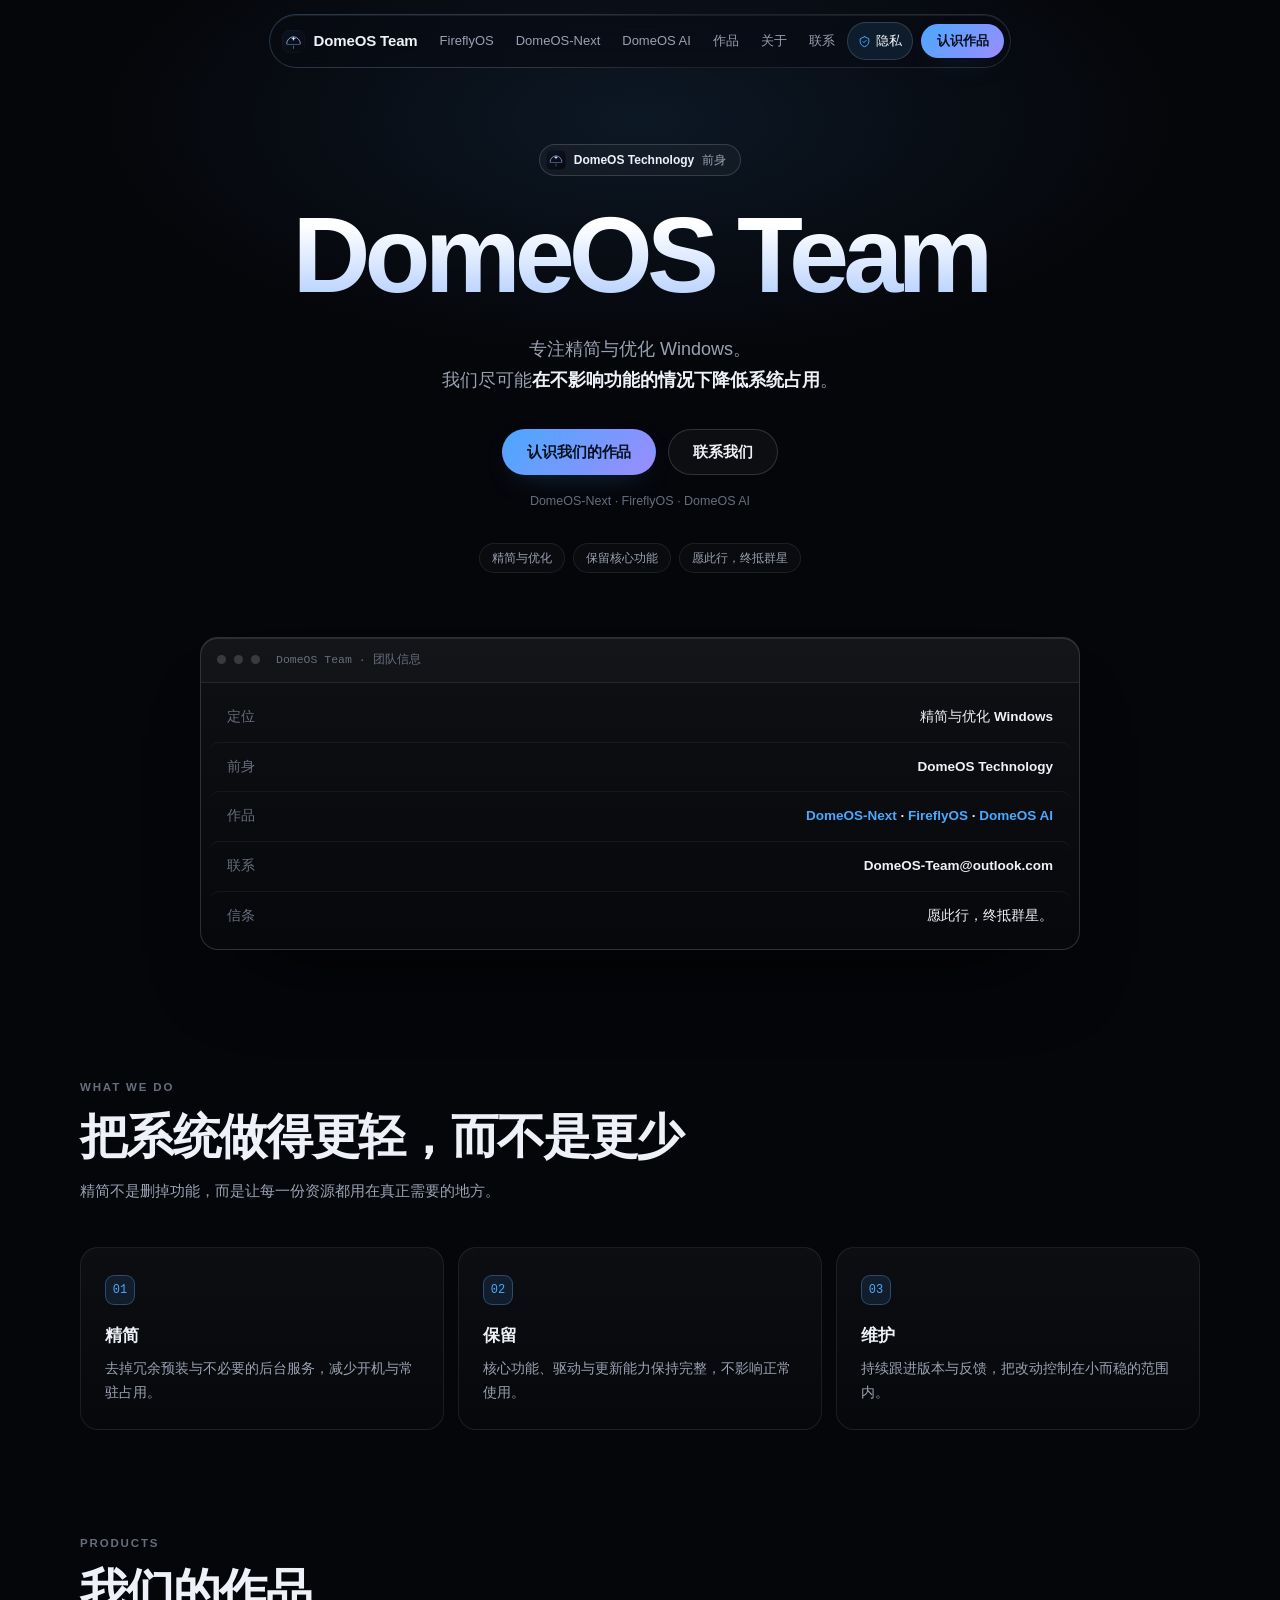
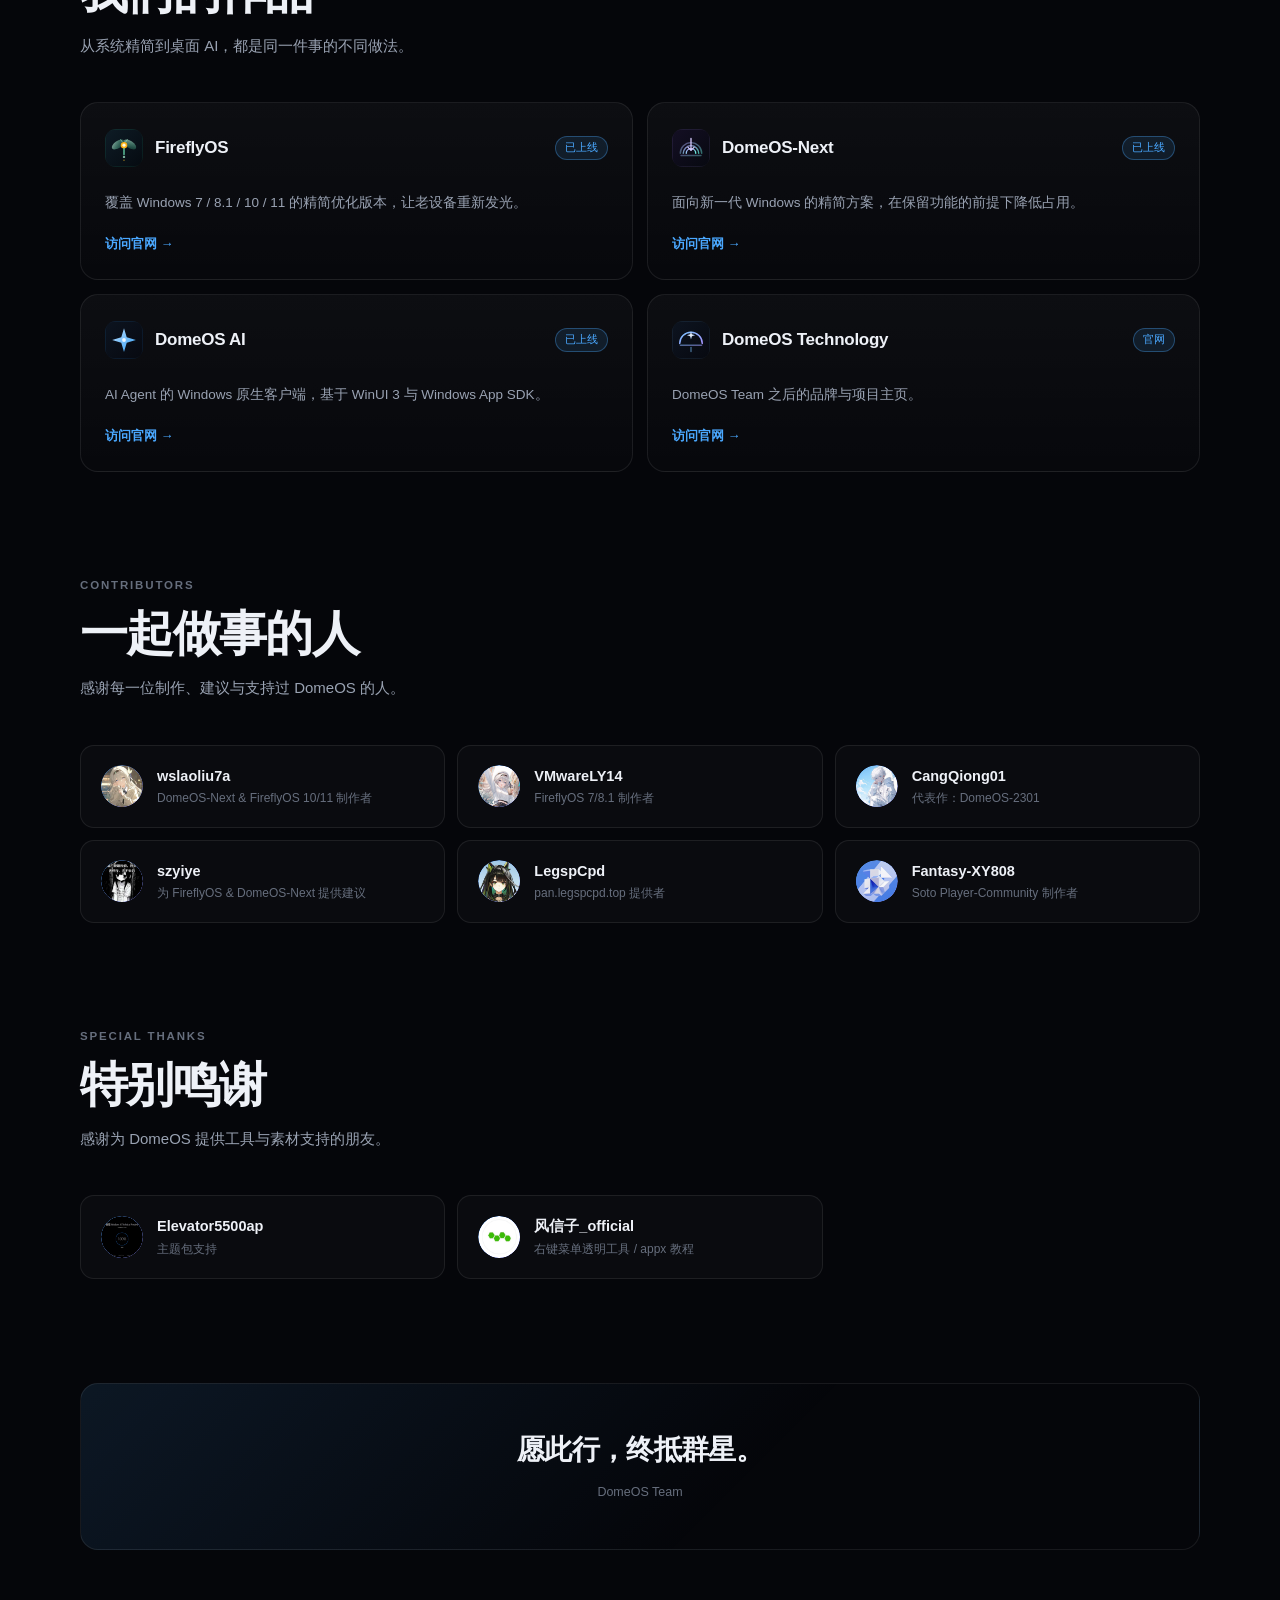
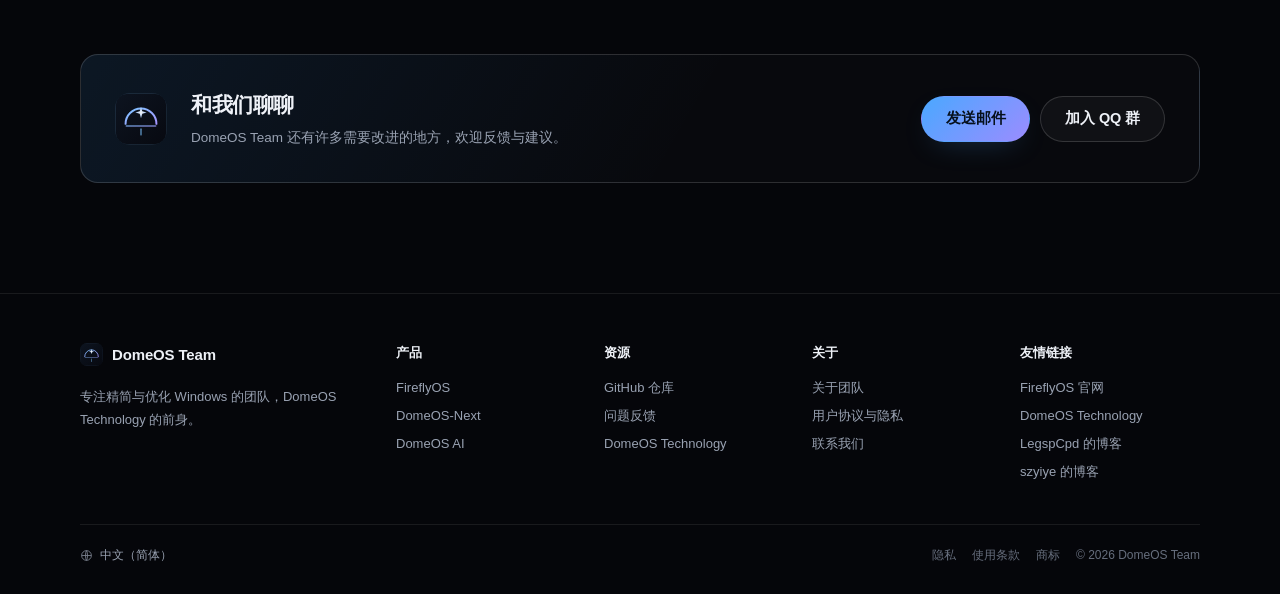
==== index.html @ 88a4a245 "feat: 光标特色化并修复点击缩放" ====
<!DOCTYPE html>
<html lang="zh-CN">
<head>
<meta charset="UTF-8" />
<meta name="viewport" content="width=device-width, initial-scale=1.0" />
<title>DomeOS Team — 专注精简与优化 Windows</title>
<meta name="description" content="DomeOS Team 是一个专注于精简与优化 Windows 的团队，是 DomeOS Technology 的前身，作品包括 DomeOS-Next、FireflyOS 与 DomeOS AI。" />
<meta name="theme-color" content="#05060a" />
<meta name="color-scheme" content="dark" />
<meta property="og:type" content="website" />
<meta property="og:title" content="DomeOS Team — 专注精简与优化 Windows" />
<meta property="og:description" content="我们尽可能在不影响功能的情况下降低 Windows 的占用。" />
<link rel="icon" href="assets/logo.svg" type="image/svg+xml" />
<style>html{background:#05060a;color-scheme:dark}</style>
<link rel="stylesheet" href="assets/style.css?v=8" />
<link rel="stylesheet" href="assets/theme.css" />
</head>
<body>

<div class="bg-scene" aria-hidden="true">
  <span class="orb o1"></span>
  <span class="orb o2"></span>
</div>

<header class="site-header">
  <div class="nav-inner">
    <a class="brand" href="#" aria-label="DomeOS Team 首页">
      <img class="mark" src="assets/logo.svg" alt="" />
      <span>DomeOS Team</span>
    </a>
    <nav class="nav-links" id="navLinks" aria-label="主导航">
      <span class="nav-hover" aria-hidden="true"></span>
      <a href="https://liu7pro.github.io/FireflyOS/">FireflyOS</a>
      <a href="https://liu7pro.github.io/DomeOS-Next/">DomeOS-Next</a>
      <a href="https://liu7pro.github.io/">DomeOS AI</a>
      <a href="#products">作品</a>
      <a href="#people">关于</a>
      <a href="#contact">联系</a>
      <a class="nav-privacy" href="legal.html" aria-label="用户协议与隐私政策">
        <svg viewBox="0 0 24 24" fill="none" stroke="currentColor" stroke-width="1.8" stroke-linecap="round" stroke-linejoin="round"><path d="M12 3l8 4v5c0 4.5-3.4 8.6-8 9.5C7.4 20.6 4 16.5 4 12V7l8-4z" /><path d="m9 12 2 2 4-4" /></svg>
        隐私
      </a>
    </nav>
    <div class="nav-actions">
      <a class="btn btn-primary btn-sm" href="#products">认识作品</a>
      <button class="menu-toggle" id="menuToggle" type="button" aria-label="打开菜单" aria-expanded="false">
        <svg width="17" height="17" viewBox="0 0 24 24" fill="none" stroke="currentColor" stroke-width="2" stroke-linecap="round"><path d="M4 7h16M4 12h16M4 17h16"/></svg>
      </button>
    </div>
  </div>
</header>

<main>
  <section class="hero">
    <div class="container">
      <div class="hero-badge">
        <img src="assets/logo.svg" alt="" />
        <b>DomeOS Technology</b> 前身
      </div>
      <h1>DomeOS Team</h1>
      <p class="lead">
        专注精简与优化 Windows。<br />
        我们尽可能<strong>在不影响功能的情况下降低系统占用</strong>。
      </p>
      <div class="hero-actions">
        <a class="btn btn-primary" href="#products">认识我们的作品</a>
        <a class="btn btn-ghost" href="#contact">联系我们</a>
      </div>
      <p class="hero-note">DomeOS-Next · FireflyOS · DomeOS AI</p>

      <div class="hero-chips">
        <span>精简与优化</span>
        <span>保留核心功能</span>
        <span>愿此行，终抵群星</span>
      </div>

      <div class="showcase reveal">
        <div class="showcase-head">
          <span class="dot"></span><span class="dot"></span><span class="dot"></span>
          <span class="showcase-title">DomeOS Team · 团队信息</span>
        </div>
        <div class="showcase-body">
          <div class="spec-row"><span>定位</span><b>精简与优化 Windows</b></div>
          <div class="spec-row"><span>前身</span><b>DomeOS Technology</b></div>
          <div class="spec-row"><span>作品</span><b><em>DomeOS-Next</em> · <em>FireflyOS</em> · <em>DomeOS AI</em></b></div>
          <div class="spec-row"><span>联系</span><b>DomeOS-Team@outlook.com</b></div>
          <div class="spec-row"><span>信条</span><b>愿此行，终抵群星。</b></div>
        </div>
      </div>
    </div>
  </section>

  <section class="section" id="about">
    <div class="container">
      <div class="section-head reveal">
        <span class="eyebrow">What We Do</span>
        <h2 class="section-title">把系统做得更轻，而不是更少</h2>
        <p class="section-sub">精简不是删掉功能，而是让每一份资源都用在真正需要的地方。</p>
      </div>

      <div class="grid-3">
        <article class="card reveal">
          <span class="card-index">01</span>
          <h3>精简</h3>
          <p>去掉冗余预装与不必要的后台服务，减少开机与常驻占用。</p>
        </article>
        <article class="card reveal">
          <span class="card-index">02</span>
          <h3>保留</h3>
          <p>核心功能、驱动与更新能力保持完整，不影响正常使用。</p>
        </article>
        <article class="card reveal">
          <span class="card-index">03</span>
          <h3>维护</h3>
          <p>持续跟进版本与反馈，把改动控制在小而稳的范围内。</p>
        </article>
      </div>
    </div>
  </section>

  <section class="section" id="products">
    <div class="container">
      <div class="section-head reveal">
        <span class="eyebrow">Products</span>
        <h2 class="section-title">我们的作品</h2>
        <p class="section-sub">从系统精简到桌面 AI，都是同一件事的不同做法。</p>
      </div>

      <div class="grid-2">
        <article class="card product-card reveal">
          <div class="product-top">
            <img src="assets/fireflyos.svg" alt="" />
            <h3>FireflyOS</h3>
            <span class="state">已上线</span>
          </div>
          <p>覆盖 Windows 7 / 8.1 / 10 / 11 的精简优化版本，让老设备重新发光。</p>
          <a class="product-link" href="https://liu7pro.github.io/FireflyOS/">访问官网 →</a>
        </article>

        <article class="card product-card reveal">
          <div class="product-top">
            <img src="assets/domeos-next.svg" alt="" />
            <h3>DomeOS-Next</h3>
            <span class="state">已上线</span>
          </div>
          <p>面向新一代 Windows 的精简方案，在保留功能的前提下降低占用。</p>
          <a class="product-link" href="https://liu7pro.github.io/DomeOS-Next/">访问官网 →</a>
        </article>

        <article class="card product-card reveal">
          <div class="product-top">
            <img src="assets/domeos-ai.svg" alt="" />
            <h3>DomeOS AI</h3>
            <span class="state">已上线</span>
          </div>
          <p>AI Agent 的 Windows 原生客户端，基于 WinUI 3 与 Windows App SDK。</p>
          <a class="product-link" href="https://liu7pro.github.io/">访问官网 →</a>
        </article>

        <article class="card product-card reveal">
          <div class="product-top">
            <img src="assets/logo.svg" alt="" />
            <h3>DomeOS Technology</h3>
            <span class="state">官网</span>
          </div>
          <p>DomeOS Team 之后的品牌与项目主页。</p>
          <a class="product-link" href="https://cangqiong01.github.io/" target="_blank" rel="noopener">访问官网 →</a>
        </article>
      </div>
    </div>
  </section>

  <section class="section" id="people">
    <div class="container">
      <div class="section-head reveal">
        <span class="eyebrow">Contributors</span>
        <h2 class="section-title">一起做事的人</h2>
        <p class="section-sub">感谢每一位制作、建议与支持过 DomeOS 的人。</p>
      </div>

      <div class="members">
        <div class="member reveal">
          <span class="avatar"><img src="assets/people/wslaoliu7a.jpg" alt="" /></span>
          <div><b><a href="https://space.bilibili.com/1834614293" target="_blank" rel="noopener">wslaoliu7a</a></b><span>DomeOS-Next &amp; FireflyOS 10/11 制作者</span></div>
        </div>
        <div class="member reveal">
          <span class="avatar"><img src="assets/people/vmwarely14.jpg" alt="" /></span>
          <div><b><a href="https://space.bilibili.com/1227511340" target="_blank" rel="noopener">VMwareLY14</a></b><span>FireflyOS 7/8.1 制作者</span></div>
        </div>
        <div class="member reveal">
          <span class="avatar"><img src="assets/people/cangqiong01.jpg" alt="" /></span>
          <div><b><a href="https://space.bilibili.com/1995157657" target="_blank" rel="noopener">CangQiong01</a></b><span>代表作：DomeOS-2301</span></div>
        </div>
        <div class="member reveal">
          <span class="avatar"><img src="assets/people/szyiye.jpg" alt="" /></span>
          <div><b><a href="https://space.bilibili.com/3493112219437191" target="_blank" rel="noopener">szyiye</a></b><span>为 FireflyOS &amp; DomeOS-Next 提供建议</span></div>
        </div>
        <div class="member reveal">
          <span class="avatar"><img src="assets/people/legspcpd.jpg" alt="" /></span>
          <div><b><a href="https://space.bilibili.com/1614911881" target="_blank" rel="noopener">LegspCpd</a></b><span>pan.legspcpd.top 提供者</span></div>
        </div>
        <div class="member reveal">
          <span class="avatar"><img src="assets/people/fantasy-xy808.jpg" alt="" /></span>
          <div><b><a href="https://github.com/Fantasy-XY808" target="_blank" rel="noopener">Fantasy-XY808</a></b><span>Soto Player-Community 制作者</span></div>
        </div>
      </div>
    </div>
  </section>

  <section class="section" id="special-thanks">
    <div class="container">
      <div class="section-head reveal">
        <span class="eyebrow">Special Thanks</span>
        <h2 class="section-title">特别鸣谢</h2>
        <p class="section-sub">感谢为 DomeOS 提供工具与素材支持的朋友。</p>
      </div>

      <div class="members">
        <a class="member reveal" href="https://space.bilibili.com/449530793" target="_blank" rel="noopener">
          <span class="avatar"><img src="assets/people/elevator5500ap.jpg" alt="" /></span>
          <div><b>Elevator5500ap</b><span>主题包支持</span></div>
        </a>
        <a class="member reveal" href="https://space.bilibili.com/3494369573210315" target="_blank" rel="noopener">
          <span class="avatar"><img src="assets/people/fengxinzi.jpg" alt="" /></span>
          <div><b>风信子_official</b><span>右键菜单透明工具 / appx 教程</span></div>
        </a>
      </div>
    </div>
  </section>

  <section class="section">
    <div class="container">
      <div class="quote reveal">
        <p>愿此行，终抵群星。</p>
        <span>DomeOS Team</span>
      </div>
    </div>
  </section>

  <section class="section" id="contact">
    <div class="container">
      <div class="cta-panel reveal">
        <img src="assets/logo.svg" alt="" />
        <div class="cta-text">
          <h2>和我们聊聊</h2>
          <p>DomeOS Team 还有许多需要改进的地方，欢迎反馈与建议。</p>
        </div>
        <div class="cta-actions">
          <a class="btn btn-primary" href="mailto:DomeOS-Team@outlook.com">发送邮件</a>
          <a class="btn btn-ghost" href="https://qun.qq.com/universal-share/share?ac=1&amp;authKey=lsKOJb8erMGhbsJXod%2B0XTAJxQ8RF/%2BQDX3nmfKz8e3SiW0r%2B7hkaf/28XpO9nh5&amp;busi_data=eyJncm91cENvZGUiOiIxMDQ5NTQyNDIwIiwidG9rZW4iOiJ4a1FiQUh0Q21RVmZxanIxY2dqbWt4aGc0bFlTWHdSUWsyQXdObTZ2cWdiSGEwT052ZmpMKzJ1WmozRFE4NWJEIiwidWluIjoiMTEwMTA5MzIwMyJ9&amp;data=-XsAtAnDk5faXxqsnAo9xvDbPF-DuU3LQBIiDjzuflaYwJnzTMtLfC0toC08eZRQzPF8kByGo5tEKezTOdJegwe347--ObzlwH6d-yCqGNU&amp;svctype=5&amp;tempid=h5_group_info" target="_blank" rel="noopener">加入 QQ 群</a>
        </div>
      </div>
    </div>
  </section>
</main>

<footer class="site-footer">
  <div class="container footer-inner">
    <div class="footer-brand">
      <a class="brand" href="#">
        <img class="mark" src="assets/logo.svg" alt="" />
        <span>DomeOS Team</span>
      </a>
      <p>专注精简与优化 Windows 的团队，DomeOS Technology 的前身。</p>
    </div>
    <div class="footer-col">
      <h4>产品</h4>
      <a href="https://liu7pro.github.io/FireflyOS/">FireflyOS</a>
      <a href="https://liu7pro.github.io/DomeOS-Next/">DomeOS-Next</a>
      <a href="https://liu7pro.github.io/">DomeOS AI</a>
    </div>
    <div class="footer-col">
      <h4>资源</h4>
      <a href="https://github.com/liu7pro/DomeOS-Team" target="_blank" rel="noopener">GitHub 仓库</a>
      <a href="https://github.com/liu7pro/DomeOS-Team/issues" target="_blank" rel="noopener">问题反馈</a>
      <a href="https://cangqiong01.github.io/" target="_blank" rel="noopener">DomeOS Technology</a>
    </div>
    <div class="footer-col">
      <h4>关于</h4>
      <a href="#about">关于团队</a>
      <a href="legal.html">用户协议与隐私</a>
      <a href="mailto:DomeOS-Team@outlook.com">联系我们</a>
    </div>
    <div class="footer-col">
      <h4>友情链接</h4>
      <a href="https://liu7pro.github.io/FireflyOS/">FireflyOS 官网</a>
      <a href="https://cangqiong01.github.io/" target="_blank" rel="noopener">DomeOS Technology</a>
      <a href="https://www.legspcpd.top/" target="_blank" rel="noopener">LegspCpd 的博客</a>
      <a href="https://blog.szyiye.cn" target="_blank" rel="noopener">szyiye 的博客</a>
    </div>
  </div>
  <div class="container footer-bottom">
    <a class="footer-lang" href="en/index.html">
      <svg viewBox="0 0 24 24" fill="none" stroke="currentColor" stroke-width="1.6"><circle cx="12" cy="12" r="9" /><path d="M3 12h18M12 3c2.5 2.6 2.5 15.4 0 18M12 3c-2.5 2.6-2.5 15.4 0 18" /></svg>
      中文（简体）
    </a>
    <div class="footer-legal">
      <a href="legal.html">隐私</a>
      <a href="legal.html">使用条款</a>
      <a href="https://liu7pro.github.io/about.html">商标</a>
      <a href="index.html">© <span id="year">2026</span> DomeOS Team</a>
    </div>
  </div>
</footer>

<script src="assets/main.js?v=8"></script>
</body>
</html>
---- assets/style.css ----
/* ============================================================
   DomeOS 系列官网 — 公共样式
   深色单主题 / 高斯模糊玻璃 / 胶囊按钮 / 入场动画
   ============================================================ */

:root {
  --bg: #05060a;
  --bg-soft: #080a10;
  --surface: #0b0e14;
  --surface-2: #10141c;
  --border: rgba(255, 255, 255, 0.08);
  --border-strong: rgba(255, 255, 255, 0.15);
  --text: #eef1f7;
  --muted: #99a2b2;
  --faint: #666e7d;
  --accent: #4aa8ff;
  --accent-2: #9b8cff;
  --accent-soft: rgba(74, 168, 255, 0.12);
  --accent-line: rgba(74, 168, 255, 0.35);
  --h1-end: #a9c8ff;
  --btn-text: #06101c;
  --radius: 18px;
  --max: 1120px;
  --header-h: 72px;
  --ease: cubic-bezier(0.22, 1, 0.36, 1);
  --font: "Segoe UI Variable Display", "Segoe UI", -apple-system,
    BlinkMacSystemFont, "Microsoft YaHei UI", "PingFang SC", "Hiragino Sans GB",
    sans-serif;
  --mono: "Cascadia Code", "SFMono-Regular", Consolas, "Liberation Mono", monospace;
  color-scheme: dark;
}

*,
*::before,
*::after { box-sizing: border-box; }

html {
  scroll-behavior: smooth;
  -webkit-text-size-adjust: 100%;
}

body {
  margin: 0;
  font-family: var(--font);
  background: var(--bg);
  color: var(--text);
  font-size: 16px;
  line-height: 1.7;
  -webkit-font-smoothing: antialiased;
  overflow-x: hidden;
}

a { color: inherit; text-decoration: none; }
img, svg { display: block; max-width: 100%; }
h1, h2, h3, h4, p, ul, li, figure { margin: 0; padding: 0; }
li { list-style: none; }
button { font: inherit; color: inherit; background: none; border: none; }

.container {
  width: min(var(--max), calc(100% - 48px));
  margin-inline: auto;
}

/* ---------- 背景 ---------- */
.bg-scene {
  position: fixed;
  inset: 0;
  z-index: -1;
  overflow: hidden;
  pointer-events: none;
  background: var(--bg);
}
.bg-scene .orb {
  position: absolute;
  width: 58vw;
  height: 58vw;
  max-width: 820px;
  max-height: 820px;
  border-radius: 50%;
  filter: blur(90px);
  opacity: 0.24;
  animation: orbMove 30s ease-in-out infinite alternate;
}
.bg-scene .o1 {
  top: -22vw;
  left: 2vw;
  background: radial-gradient(circle, var(--accent), transparent 66%);
}
.bg-scene .o2 {
  top: 8vh;
  right: -20vw;
  background: radial-gradient(circle, var(--accent-2), transparent 66%);
  opacity: 0.18;
  animation-delay: -14s;
  animation-duration: 36s;
}
@keyframes orbMove {
  from { transform: translate3d(0, 0, 0) scale(1); }
  to { transform: translate3d(46px, 34px, 0) scale(1.12); }
}

/* ---------- 顶部导航：悬浮胶囊 ---------- */
.site-header {
  position: sticky;
  top: 0;
  z-index: 50;
  padding: 14px 0 4px;
  background: transparent;
  pointer-events: none;
}
.site-header .container { pointer-events: auto; }
.nav-inner {
  pointer-events: auto;
  position: relative;
  width: fit-content;
  max-width: calc(100% - 32px);
  height: 54px;
  margin-inline: auto;
  padding: 4px 6px 4px 12px;
  display: flex;
  align-items: center;
  gap: 6px;
  border-radius: 999px;
  border: 1px solid rgba(255, 255, 255, 0.09);
  background: rgba(10, 12, 18, 0.64);
  backdrop-filter: blur(18px) saturate(160%);
  -webkit-backdrop-filter: blur(18px) saturate(160%);
  box-shadow: 0 18px 44px -30px rgba(0, 0, 0, 0.95),
    inset 0 1px 0 rgba(255, 255, 255, 0.07);
  transition: background 0.3s, border-color 0.3s, box-shadow 0.3s;
}
.nav-inner::before {
  content: "";
  position: absolute;
  inset: -1px;
  border-radius: inherit;
  padding: 1px;
  background: linear-gradient(
    110deg,
    var(--accent-line),
    rgba(255, 255, 255, 0.16) 38%,
    transparent 58%,
    rgba(255, 255, 255, 0.1)
  );
  -webkit-mask: linear-gradient(#000 0 0) content-box, linear-gradient(#000 0 0);
  -webkit-mask-composite: xor;
  mask: linear-gradient(#000 0 0) content-box, linear-gradient(#000 0 0);
  mask-composite: exclude;
  opacity: 0.55;
  pointer-events: none;
  transition: opacity 0.3s;
}
.site-header.scrolled .nav-inner {
  background: rgba(8, 10, 15, 0.86);
  border-color: rgba(255, 255, 255, 0.13);
  box-shadow: 0 24px 54px -32px rgba(0, 0, 0, 1),
    inset 0 1px 0 rgba(255, 255, 255, 0.09);
}
.site-header.scrolled .nav-inner::before { opacity: 0.8; }
.brand {
  display: inline-flex;
  align-items: center;
  gap: 9px;
  font-weight: 650;
  font-size: 15px;
  letter-spacing: -0.01em;
  white-space: nowrap;
}
.brand .mark { width: 23px; height: 23px; border-radius: 7px; }
.nav-links {
  position: relative;
  display: flex;
  align-items: center;
  gap: 2px;
  margin-left: 6px;
  margin-right: 2px;
  font-size: 13.5px;
  color: var(--muted);
}
.nav-hover {
  position: absolute;
  top: 50%;
  left: 0;
  width: var(--pill-w, 0px);
  height: 30px;
  border-radius: 999px;
  border: 1px solid var(--border);
  background: var(--accent-soft);
  transform: translate(var(--pill-x, 0px), -50%);
  opacity: 0;
  pointer-events: none;
  transition: transform 0.42s cubic-bezier(0.34, 1.56, 0.64, 1),
    width 0.42s cubic-bezier(0.34, 1.56, 0.64, 1), opacity 0.2s;
  z-index: 1;
}
.nav-links.pill-on .nav-hover { opacity: 1; }
.nav-links a {
  position: relative;
  z-index: 2;
  padding: 7px 10px;
  border-radius: 999px;
  font-size: 13px;
  transition: color 0.2s, background 0.2s;
}
.nav-links a:hover { color: var(--text); background: transparent; }
.nav-links a.nav-privacy {
  display: inline-flex;
  align-items: center;
  gap: 5px;
  color: var(--text);
  border: 1px solid var(--border-strong);
  background: var(--accent-soft);
}
.nav-links a.nav-privacy svg { width: 13px; height: 13px; color: var(--accent); }
.nav-links a.nav-privacy:hover { background: rgba(255, 255, 255, 0.08); }
.nav-actions { margin-left: 0; display: flex; align-items: center; gap: 4px; }
.nav-actions .btn-sm {
  height: 34px;
  padding: 0 15px;
  font-size: 13px;
  border-radius: 999px;
}
.menu-toggle {
  display: none;
  width: 32px;
  height: 32px;
  border-radius: 50%;
  border: 0;
  background: transparent;
  align-items: center;
  justify-content: center;
  color: var(--muted);
  cursor: pointer;
  transition: background 0.2s, color 0.2s;
}
.menu-toggle:hover { background: rgba(255, 255, 255, 0.06); color: var(--text); }


/* ---------- 按钮 ---------- */
.btn {
  display: inline-flex;
  align-items: center;
  justify-content: center;
  gap: 8px;
  height: 46px;
  padding: 0 24px;
  border-radius: 999px;
  font-size: 14.5px;
  font-weight: 600;
  letter-spacing: -0.01em;
  white-space: nowrap;
  border: 1px solid transparent;
  cursor: pointer;
  transition: background 0.24s, border-color 0.24s, color 0.24s,
    transform 0.24s var(--ease), box-shadow 0.24s;
}
.btn svg { width: 16px; height: 16px; flex: none; }
.btn-primary {
  background: linear-gradient(135deg, var(--accent), var(--accent-2));
  color: var(--btn-text);
  box-shadow: 0 10px 30px -14px var(--accent-line);
}
.btn-primary:hover {
  transform: translateY(-2px);
  box-shadow: 0 16px 34px -14px var(--accent-line);
  filter: brightness(1.06);
}
.btn-ghost {
  background: rgba(255, 255, 255, 0.035);
  border-color: var(--border-strong);
  color: var(--text);
}
.btn-ghost:hover {
  background: rgba(255, 255, 255, 0.08);
  border-color: rgba(255, 255, 255, 0.24);
  transform: translateY(-2px);
}
.btn-sm { height: 36px; padding: 0 16px; font-size: 13px; }

/* ---------- Hero ---------- */
.hero {
  position: relative;
  padding: 72px 0 24px;
  text-align: center;
}
.hero::before {
  content: "";
  position: absolute;
  inset: -120px 0 auto;
  height: 560px;
  background: radial-gradient(
    ellipse 60% 60% at 50% 30%,
    var(--accent-soft),
    transparent 70%
  );
  pointer-events: none;
}
.hero-badge {
  position: relative;
  display: inline-flex;
  align-items: center;
  gap: 8px;
  margin-bottom: 26px;
  padding: 5px 14px 5px 6px;
  border-radius: 999px;
  border: 1px solid var(--border-strong);
  background: rgba(255, 255, 255, 0.035);
  font-size: 12px;
  color: var(--muted);
}
.hero-badge img { width: 20px; height: 20px; border-radius: 6px; }
.hero-badge b { color: var(--text); font-weight: 600; }
.hero h1 {
  position: relative;
  font-size: clamp(52px, 9.2vw, 108px);
  line-height: 0.98;
  letter-spacing: -0.055em;
  font-weight: 760;
  background: linear-gradient(180deg, #ffffff 22%, var(--h1-end) 100%);
  -webkit-background-clip: text;
  background-clip: text;
  color: transparent;
  -webkit-text-fill-color: transparent;
}
.hero .lead {
  position: relative;
  max-width: 660px;
  margin: 26px auto 0;
  font-size: clamp(15.5px, 1.6vw, 18px);
  color: var(--muted);
  text-wrap: pretty;
}
.hero .lead strong { color: var(--text); font-weight: 600; }
.hero-actions {
  position: relative;
  display: flex;
  justify-content: center;
  flex-wrap: wrap;
  gap: 12px;
  margin-top: 34px;
}
.hero-note {
  margin-top: 16px;
  font-size: 12.5px;
  color: var(--faint);
}
.hero-note a { color: var(--muted); text-decoration: underline; text-underline-offset: 3px; }
.hero-note a:hover { color: var(--text); }

.hero-chips {
  position: relative;
  display: flex;
  justify-content: center;
  flex-wrap: wrap;
  gap: 8px;
  margin-top: 30px;
  font-size: 12px;
  color: var(--muted);
}
.hero-chips span {
  padding: 4px 12px;
  border-radius: 999px;
  border: 1px solid var(--border);
  background: rgba(255, 255, 255, 0.025);
}

/* ---------- 展示面板 ---------- */
.showcase {
  position: relative;
  max-width: 880px;
  margin: 64px auto 0;
  border: 1px solid var(--border-strong);
  border-radius: var(--radius);
  background: linear-gradient(180deg, rgba(255, 255, 255, 0.045), rgba(255, 255, 255, 0.012));
  box-shadow: 0 50px 90px -48px rgba(0, 0, 0, 0.95),
    inset 0 1px 0 rgba(255, 255, 255, 0.1);
  overflow: hidden;
}
.showcase-head {
  display: flex;
  align-items: center;
  gap: 8px;
  padding: 12px 16px;
  border-bottom: 1px solid var(--border);
  background: rgba(255, 255, 255, 0.02);
}
.dot { width: 9px; height: 9px; border-radius: 50%; background: rgba(255, 255, 255, 0.16); }
.showcase-title {
  margin-left: 8px;
  font-family: var(--mono);
  font-size: 11.5px;
  color: var(--faint);
}
.showcase-body { padding: 10px 8px 8px; }
.spec-row {
  display: flex;
  align-items: baseline;
  justify-content: space-between;
  gap: 20px;
  padding: 13px 18px;
  border-radius: 10px;
  font-size: 13.5px;
}
.spec-row + .spec-row { border-top: 1px solid rgba(255, 255, 255, 0.05); }
.spec-row span { color: var(--faint); flex: none; }
.spec-row b { color: var(--text); font-weight: 550; text-align: right; }
.spec-row b em {
  font-style: normal;
  color: var(--accent);
}

/* ---------- 通用区块 ---------- */
.section { padding: 104px 0 0; }
.section-head { max-width: 700px; margin-bottom: 44px; }
.section-head.center { margin-inline: auto; text-align: center; }
.eyebrow {
  display: block;
  margin-bottom: 12px;
  font-size: 11.5px;
  font-weight: 650;
  letter-spacing: 0.16em;
  text-transform: uppercase;
  color: var(--faint);
}
.section-title {
  font-size: clamp(32px, 4.4vw, 48px);
  line-height: 1.12;
  letter-spacing: -0.035em;
  font-weight: 650;
  text-wrap: balance;
}
.section-sub {
  margin-top: 14px;
  font-size: 15px;
  color: var(--muted);
  text-wrap: pretty;
}

/* ---------- 卡片网格 ---------- */
.grid-3 {
  display: grid;
  grid-template-columns: repeat(3, minmax(0, 1fr));
  gap: 14px;
}
.grid-2 {
  display: grid;
  grid-template-columns: repeat(2, minmax(0, 1fr));
  gap: 14px;
}
.card {
  position: relative;
  padding: 26px 24px 24px;
  border-radius: var(--radius);
  border: 1px solid var(--border);
  background: linear-gradient(180deg, rgba(255, 255, 255, 0.035), rgba(255, 255, 255, 0.012));
  transition: border-color 0.3s, transform 0.3s var(--ease), background 0.3s;
  overflow: hidden;
}
.card::after {
  content: "";
  position: absolute;
  inset: 0;
  border-radius: inherit;
  background: radial-gradient(380px circle at var(--mx, 50%) var(--my, 0%), var(--accent-soft), transparent 65%);
  opacity: 0;
  transition: opacity 0.3s;
  pointer-events: none;
}
.card:hover {
  border-color: var(--accent-line);
  transform: translateY(-4px);
}
.card:hover::after { opacity: 1; }
.card > * { position: relative; z-index: 1; }
.card-index {
  display: inline-flex;
  align-items: center;
  justify-content: center;
  width: 30px;
  height: 30px;
  margin-bottom: 16px;
  border-radius: 9px;
  border: 1px solid var(--accent-line);
  background: var(--accent-soft);
  color: var(--accent);
  font-family: var(--mono);
  font-size: 12px;
}
.card h3 {
  font-size: 16.5px;
  font-weight: 650;
  letter-spacing: -0.015em;
}
.card p {
  margin-top: 8px;
  font-size: 13.5px;
  line-height: 1.75;
  color: var(--muted);
}
.card .tags { display: flex; flex-wrap: wrap; gap: 6px; margin-top: 16px; }
.card .tags span {
  padding: 3px 9px;
  border-radius: 999px;
  border: 1px solid var(--border);
  font-size: 11px;
  color: var(--faint);
}

/* ---------- 版本 ---------- */
.versions {
  display: grid;
  grid-template-columns: repeat(4, minmax(0, 1fr));
  gap: 12px;
}
.version-card {
  padding: 22px 20px;
  border-radius: 15px;
  border: 1px solid var(--border);
  background: rgba(255, 255, 255, 0.022);
  transition: border-color 0.3s, transform 0.3s var(--ease);
}
.version-card:hover { border-color: var(--accent-line); transform: translateY(-3px); }
.version-card .v {
  font-family: var(--mono);
  font-size: 24px;
  font-weight: 650;
  letter-spacing: -0.04em;
  color: var(--text);
}
.version-card .v small {
  margin-left: 4px;
  font-family: var(--font);
  font-size: 11px;
  font-weight: 500;
  color: var(--accent);
}
.version-card p { margin-top: 6px; font-size: 12.5px; color: var(--muted); }
.version-card .maker {
  display: block;
  margin-top: 14px;
  padding-top: 12px;
  border-top: 1px solid var(--border);
  font-size: 11.5px;
  color: var(--faint);
}

/* ---------- 产品 ---------- */
.product-card { display: flex; flex-direction: column; }
.product-top { display: flex; align-items: center; gap: 12px; margin-bottom: 16px; }
.product-top img { width: 38px; height: 38px; border-radius: 11px; }
.product-top h3 { font-size: 17px; }
.product-top .state {
  margin-left: auto;
  padding: 2px 9px;
  border-radius: 999px;
  font-size: 10.5px;
  color: var(--accent);
  background: var(--accent-soft);
  border: 1px solid var(--accent-line);
}
.product-card p { flex: 1; }
.product-link {
  display: inline-flex;
  align-items: center;
  gap: 6px;
  margin-top: 18px;
  font-size: 13px;
  font-weight: 600;
  color: var(--accent);
}
.product-link:hover { gap: 10px; }
.product-link { transition: gap 0.2s var(--ease); }

/* ---------- 团队 ---------- */
.members {
  display: grid;
  grid-template-columns: repeat(3, minmax(0, 1fr));
  gap: 12px;
}
.member {
  display: flex;
  align-items: center;
  gap: 14px;
  padding: 18px 20px;
  border-radius: 14px;
  border: 1px solid var(--border);
  background: rgba(255, 255, 255, 0.022);
  color: inherit;
  text-decoration: none;
  transition: border-color 0.3s, background 0.3s;
}
.member:hover { border-color: var(--border-strong); background: rgba(255, 255, 255, 0.04); }
.avatar {
  display: grid;
  place-items: center;
  width: 42px;
  height: 42px;
  flex: none;
  border-radius: 50%;
  overflow: hidden;
  clip-path: circle(50%);
  font-size: 15px;
  font-weight: 700;
  color: var(--btn-text);
  background: linear-gradient(135deg, var(--accent), var(--accent-2));
}
.avatar img { width: 100%; height: 100%; border-radius: 50%; clip-path: circle(50%); object-fit: cover; }
.member b { display: block; font-size: 14.5px; font-weight: 600; }
.member > div > span { display: block; font-size: 12px; color: var(--faint); }
.member a { transition: color 0.2s; }
.member a:hover { color: var(--accent); }

/* ---------- 引言 ---------- */
.quote {
  padding: 46px 32px;
  border-radius: var(--radius);
  border: 1px solid var(--border);
  background: linear-gradient(135deg, var(--accent-soft), transparent 60%);
  text-align: center;
}
.quote p {
  font-size: clamp(20px, 2.6vw, 28px);
  font-weight: 650;
  letter-spacing: -0.025em;
  line-height: 1.45;
  text-wrap: balance;
}
.quote span {
  display: block;
  margin-top: 12px;
  font-size: 12.5px;
  color: var(--faint);
}

/* ---------- CTA ---------- */
.cta-panel {
  display: flex;
  align-items: center;
  flex-wrap: wrap;
  gap: 24px;
  padding: 32px 34px;
  border-radius: var(--radius);
  border: 1px solid var(--border-strong);
  background: linear-gradient(120deg, var(--accent-soft), rgba(255, 255, 255, 0.015) 55%);
}
.cta-panel img { width: 52px; height: 52px; border-radius: 15px; flex: none; }
.cta-text h2 { font-size: 21px; font-weight: 650; letter-spacing: -0.02em; }
.cta-text p { margin-top: 4px; font-size: 13.5px; color: var(--muted); }
.cta-actions { margin-left: auto; display: flex; gap: 10px; flex-wrap: wrap; }

/* ---------- 协议页 ---------- */
.legal-hero {
  padding: clamp(64px, 8vw, 104px) 0 32px;
  border-bottom: 1px solid var(--border);
}
.legal-hero .eyebrow { margin-bottom: 14px; }
.legal-hero h1 {
  margin: 0 0 16px;
  font-size: clamp(36px, 5.6vw, 60px);
  line-height: 1.08;
  letter-spacing: -0.04em;
  font-weight: 650;
}
.legal-hero p {
  max-width: 720px;
  margin: 0;
  font-size: 15px;
  line-height: 1.8;
  color: var(--muted);
}
.legal-toc {
  display: flex;
  flex-wrap: wrap;
  gap: 8px;
  margin-top: 28px;
}
.legal-toc a {
  padding: 6px 12px;
  border: 1px solid var(--border);
  border-radius: 999px;
  font-size: 12px;
  color: var(--muted);
  transition: color 0.2s, border-color 0.2s, background 0.2s;
}
.legal-toc a:hover {
  color: var(--text);
  border-color: var(--border-strong);
  background: rgba(255, 255, 255, 0.04);
}
.legal-doc {
  max-width: 860px;
  margin: 0 auto;
  padding: 48px 0 96px;
  font-size: 14px;
  line-height: 1.9;
  color: var(--muted);
}
.legal-doc h2 {
  margin: 46px 0 14px;
  font-size: 23px;
  line-height: 1.35;
  letter-spacing: -0.02em;
  font-weight: 650;
  color: var(--text);
}
.legal-doc h2:first-child { margin-top: 0; }
.legal-doc h3 {
  margin: 28px 0 8px;
  font-size: 16px;
  font-weight: 600;
  color: var(--text);
}
.legal-doc p { margin: 0 0 10px; }
.legal-doc strong { color: var(--text); font-weight: 600; }
.legal-doc ul { margin: 0 0 14px; padding-left: 20px; }
.legal-doc li { margin: 5px 0; }
.legal-doc a {
  color: var(--accent);
  text-decoration: underline;
  text-underline-offset: 3px;
}
.legal-doc blockquote {
  margin: 18px 0 22px;
  padding: 16px 20px;
  border: 1px solid var(--border);
  border-left: 3px solid var(--accent);
  border-radius: 12px;
  background: rgba(255, 255, 255, 0.03);
}
.legal-doc blockquote p:last-child { margin-bottom: 0; }
.legal-doc table {
  display: block;
  width: 100%;
  overflow-x: auto;
  margin: 18px 0 22px;
  border-collapse: collapse;
  font-size: 12.5px;
}
.legal-doc th,
.legal-doc td {
  border: 1px solid var(--border);
  padding: 8px 10px;
  text-align: left;
  vertical-align: top;
}
.legal-doc th {
  color: var(--text);
  background: rgba(255, 255, 255, 0.05);
}
.legal-doc code {
  padding: 1px 5px;
  border-radius: 5px;
  background: rgba(255, 255, 255, 0.08);
  font-size: 0.92em;
}
@media (max-width: 760px) {
  .legal-hero { padding-top: 52px; }
  .legal-doc { padding: 36px 0 72px; }
  .legal-doc h2 { font-size: 20px; }
}

/* ---------- 页脚 ---------- */
.site-footer {
  margin-top: 110px;
  border-top: 1px solid var(--border);
  padding: 48px 0 28px;
}
.footer-inner {
  display: grid;
  grid-template-columns: 1.6fr repeat(4, 1fr);
  gap: 28px;
}
.footer-brand p {
  max-width: 320px;
  margin-top: 12px;
  font-size: 13px;
  color: var(--muted);
}
.footer-col h4 { font-size: 13px; font-weight: 600; margin-bottom: 10px; }
.footer-col a {
  display: block;
  padding: 3px 0;
  font-size: 13px;
  color: var(--muted);
  transition: color 0.2s;
}
.footer-col a:hover { color: var(--text); }
.footer-bottom {
  display: flex;
  align-items: center;
  justify-content: space-between;
  gap: 12px;
  flex-wrap: wrap;
  margin-top: 38px;
  padding-top: 20px;
  border-top: 1px solid var(--border);
  font-size: 12px;
  color: var(--faint);
}
.footer-lang {
  display: inline-flex;
  align-items: center;
  gap: 7px;
  color: var(--muted);
  transition: color .2s;
}
.footer-lang:hover { color: var(--text); }
.footer-lang svg { width: 13px; height: 13px; opacity: .8; }
.footer-legal {
  display: flex;
  flex-wrap: wrap;
  align-items: center;
  gap: 16px;
}
.footer-legal a { color: var(--faint); transition: color .2s; }
.footer-legal a:hover { color: var(--text); }

/* ---------- 入场动画 ---------- */
.reveal {
  opacity: 0;
  transform: translateY(20px);
  transition: opacity 0.75s var(--ease), transform 0.75s var(--ease);
}
.reveal.in { opacity: 1; transform: none; }

/* ---------- 响应式 ---------- */
@media (max-width: 960px) {
  .grid-3, .members { grid-template-columns: repeat(2, minmax(0, 1fr)); }
}

@media (max-width: 760px) {
  .nav-inner { width: calc(100% - 24px); }
  .nav-links { display: none; }
  .nav-actions { margin-left: auto; }
  .menu-toggle { display: inline-flex; }
  .nav-links.open {
    display: flex;
    position: absolute;
    top: calc(100% + 10px);
    left: 0;
    right: 0;
    flex-direction: column;
    align-items: stretch;
    gap: 2px;
    margin: 0;
    padding: 8px;
    background: rgba(10, 12, 18, 0.96);
    border: 1px solid var(--border-strong);
    border-radius: 18px;
    box-shadow: 0 24px 56px -28px rgba(0, 0, 0, 0.95);
    backdrop-filter: blur(20px);
  }
  .nav-links.open a { padding: 11px 14px; font-size: 14px; border-radius: 12px; }
  .nav-links.open a:hover { background: rgba(255, 255, 255, 0.05); }
  .hero { padding-top: 54px; }
  .hero-badge { margin-bottom: 22px; }
  .hero .lead { margin-top: 22px; }
  .section { padding-top: 78px; }
  .grid-3, .grid-2, .members { grid-template-columns: 1fr; }
  .versions { grid-template-columns: repeat(2, minmax(0, 1fr)); }
  .cta-actions { margin-left: 0; width: 100%; }
  .cta-actions .btn { flex: 1; }
  .footer-inner { grid-template-columns: 1fr 1fr; }
  .footer-brand { grid-column: 1 / -1; }
}

@media (max-width: 560px) {
  .container { width: calc(100% - 32px); }
  .hero h1 { font-size: 44px; }
  .hero-actions .btn { flex: 1 1 100%; }
  .showcase { margin-top: 44px; }
  .spec-row { padding: 12px 14px; }
  .spec-row b { font-size: 12.5px; }
  .versions { grid-template-columns: 1fr; }
  .cta-panel { padding: 24px 22px; }
  .footer-inner { grid-template-columns: 1fr; }
  .quote { padding: 34px 22px; }
}

@media (prefers-reduced-motion: reduce) {
  html { scroll-behavior: auto; }
  *, *::before, *::after {
    animation: none !important;
    transition: none !important;
  }
  .reveal { opacity: 1; transform: none; }
}

:root{--cursor-ring:var(--accent);--cursor-fill:var(--accent-soft);--cursor-glow:rgba(255,255,255,.16)}

/* ---------- 自定义光标（参考 Moonshot） ---------- */
.cursor-ring,
.cursor-dot {
  position: fixed;
  top: 0;
  left: 0;
  pointer-events: none;
  z-index: 9999;
  border-radius: 50%;
  opacity: 0;
  will-change: transform, opacity;
}
.cursor-ring {
  width: 36px;
  height: 36px;
  margin: -18px 0 0 -18px;
  border: 1.5px solid var(--cursor-ring, rgba(255, 255, 255, .7));
  box-shadow: 0 0 22px var(--cursor-glow, rgba(255, 255, 255, .2));
  transition: width .32s cubic-bezier(.16, 1, .3, 1), height .32s cubic-bezier(.16, 1, .3, 1),
              margin .32s cubic-bezier(.16, 1, .3, 1), background-color .3s ease,
              border-color .3s ease, opacity .3s ease, rotate .4s cubic-bezier(.16, 1, .3, 1),
              box-shadow .3s ease;
}
.cursor-dot {
  width: 5px;
  height: 5px;
  margin: -2.5px 0 0 -2.5px;
  background: var(--cursor-ring, #fff);
  transition: opacity .3s ease;
}
.cursor-ring.is-hover {
  width: 56px;
  height: 56px;
  margin: -28px 0 0 -28px;
  border-color: var(--cursor-ring, #fff);
  background-color: var(--cursor-fill, rgba(255, 255, 255, .12));
}

@media (hover: none), (pointer: coarse) {
  .cursor-ring, .cursor-dot { display: none; }
}
@media (hover: hover) and (pointer: fine) {
  html, body, a, button, .btn, input, textarea, select, [role="button"] { cursor: none; }
}
.cursor-ring.is-hover{rotate:10deg}

/* Team：双轨道旋转，悬停加速 */
.cursor-ring::before,
.cursor-ring::after {
  content: "";
  position: absolute;
  border-radius: 50%;
  pointer-events: none;
}
.cursor-ring::before {
  inset: -6px;
  border: 1px solid transparent;
  border-top-color: var(--accent);
  border-right-color: rgba(255, 255, 255, .18);
  animation: cursor-spin 2.2s linear infinite;
}
.cursor-ring::after {
  top: -4px;
  left: 50%;
  width: 5px;
  height: 5px;
  margin-left: -2.5px;
  background: var(--accent);
  box-shadow: 0 0 10px var(--accent);
  animation: cursor-spin 3.4s linear infinite reverse;
  transform-origin: 2.5px 22px;
}
.cursor-ring.is-hover::before { animation-duration: .9s; }
.cursor-ring.is-hover::after { animation-duration: 1.2s; }
@keyframes cursor-spin { to { transform: rotate(360deg); } }
---- assets/theme.css ----
:root {
  --accent: #4aa8ff;
  --accent-2: #9b8cff;
  --accent-soft: rgba(74, 168, 255, 0.11);
  --accent-line: rgba(74, 168, 255, 0.34);
  --h1-end: #aecbff;
  --btn-text: #06101c;
}
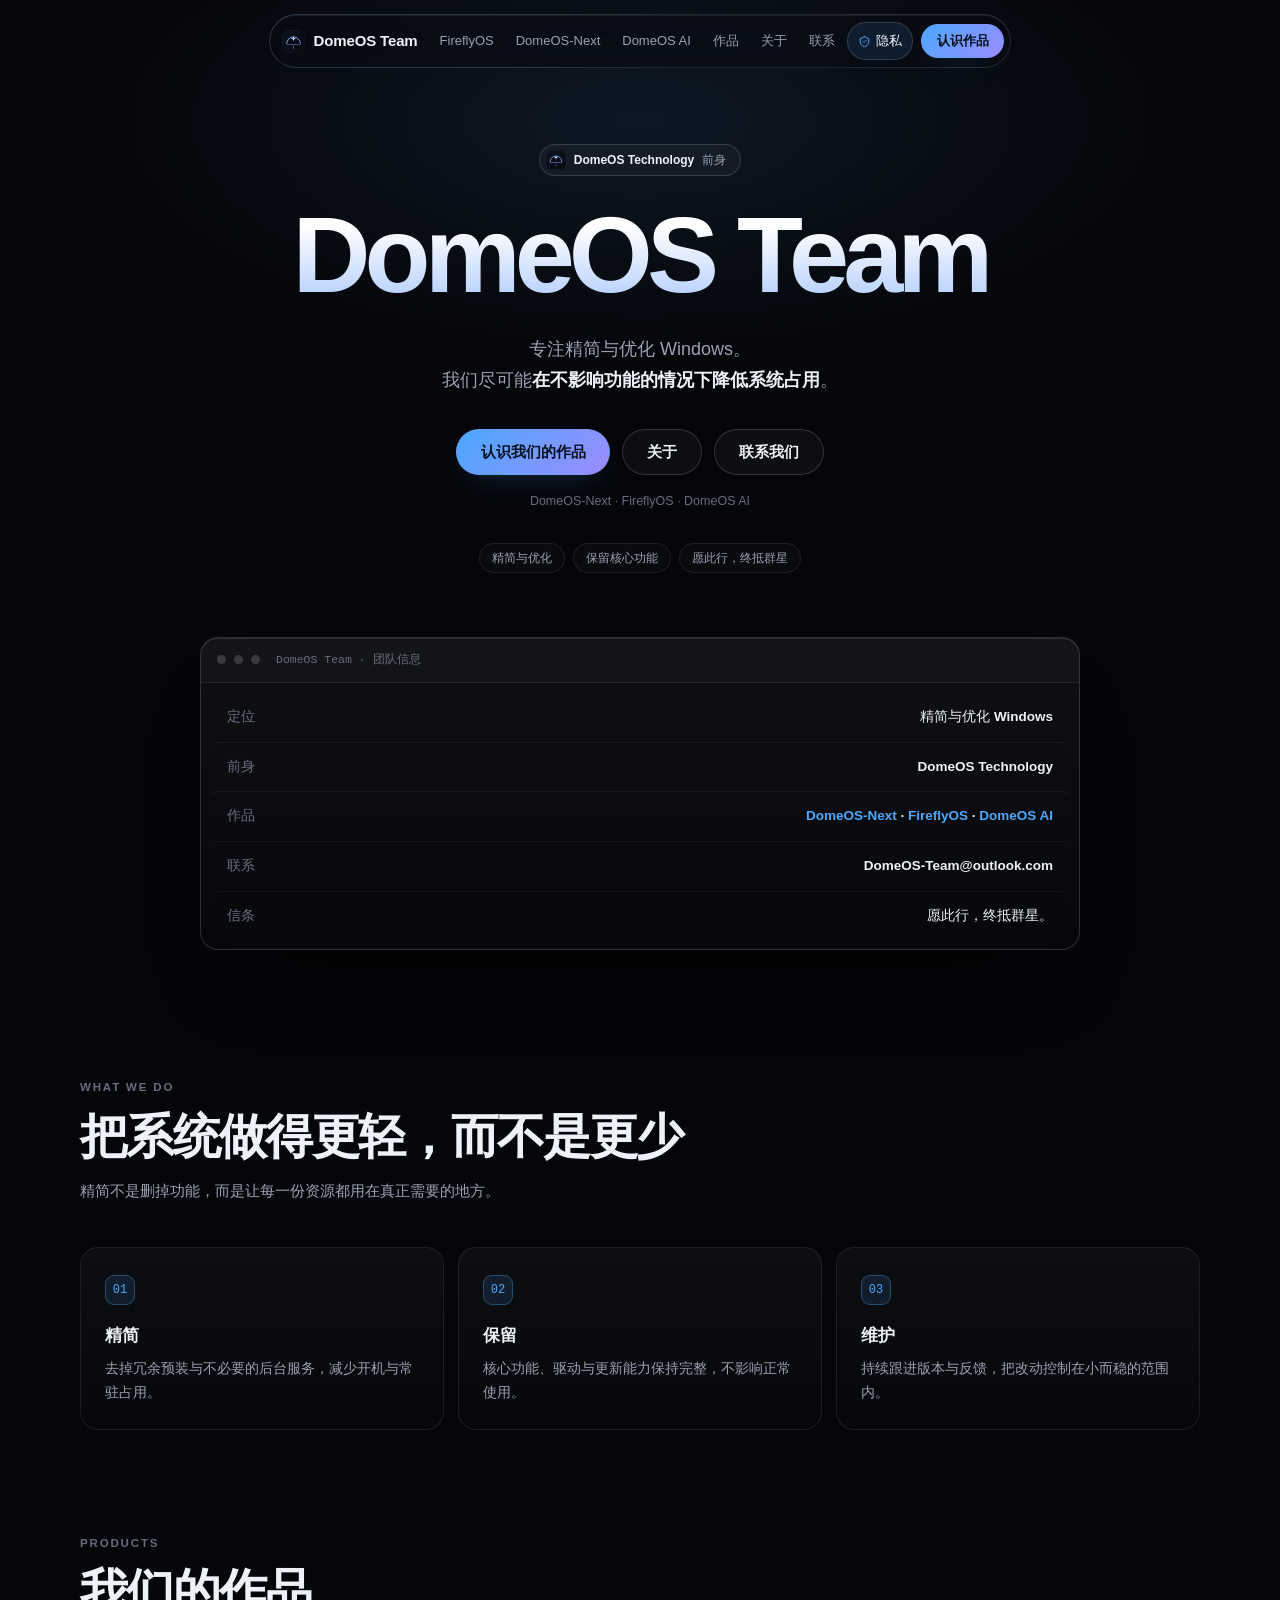
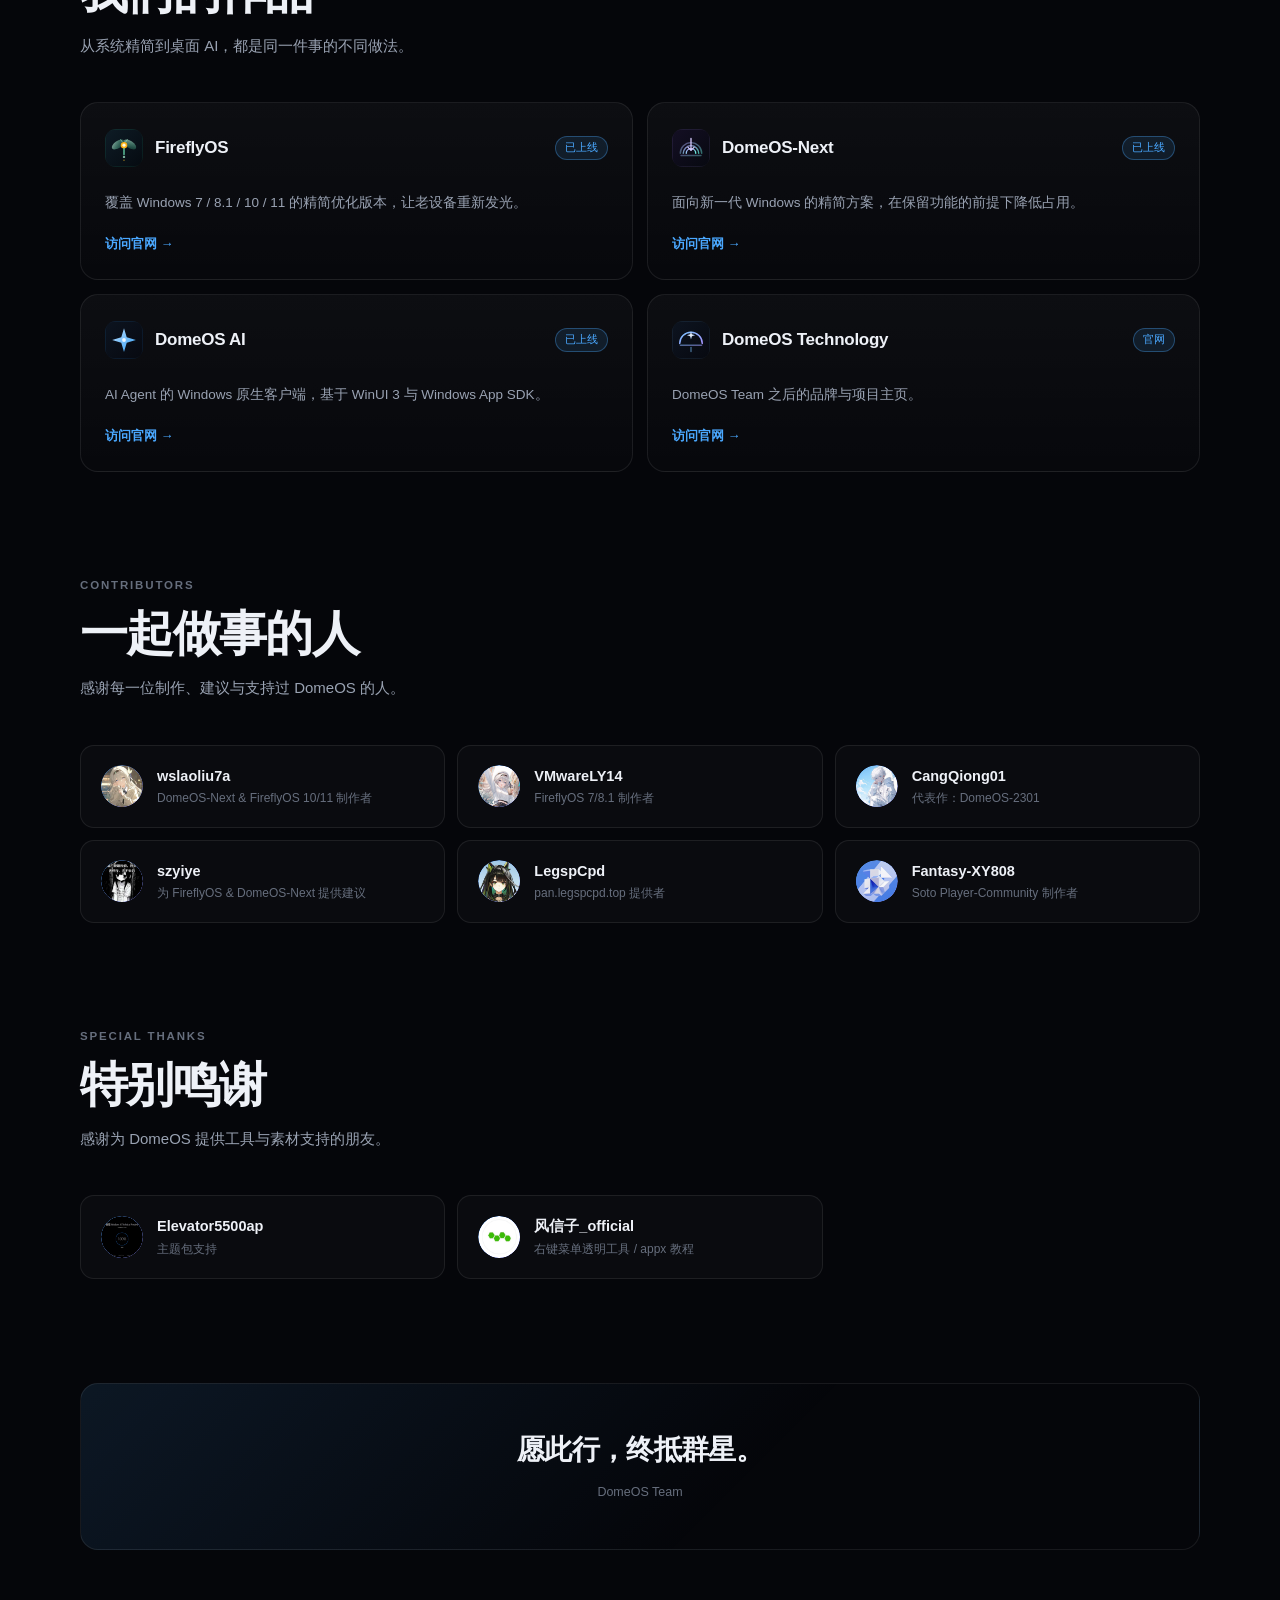
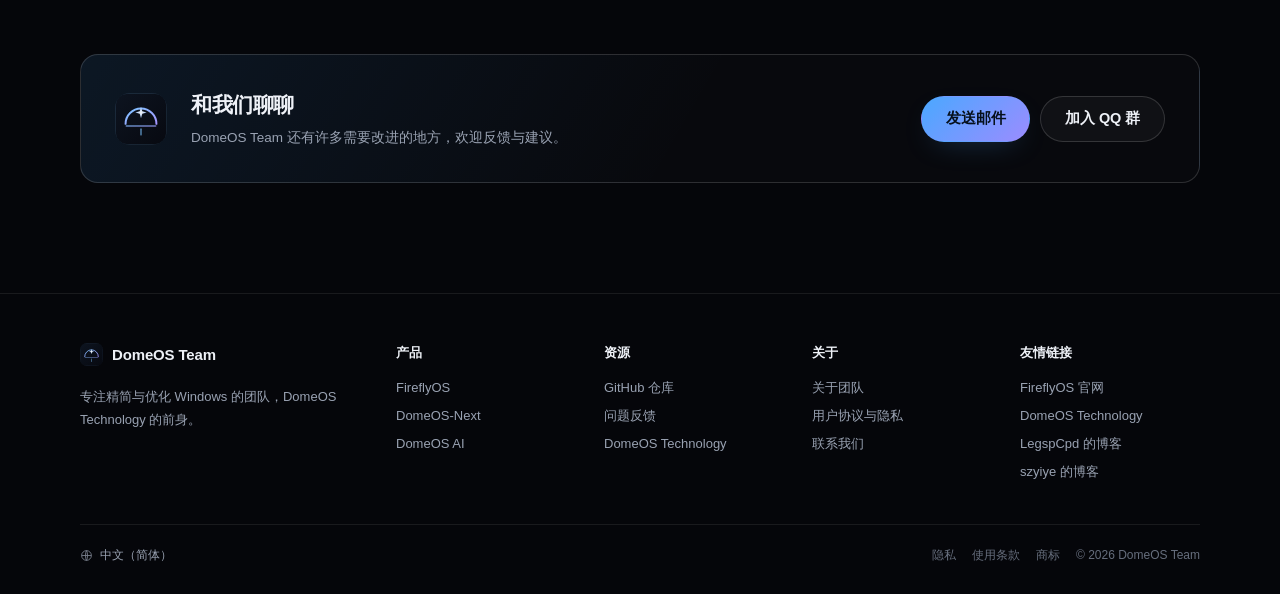
==== commit 146fd3f9: "feat: 首屏新增关于按钮" ====
--- a/index.html
+++ b/index.html
@@ -64,6 +64,7 @@
       </p>
       <div class="hero-actions">
         <a class="btn btn-primary" href="#products">认识我们的作品</a>
+        <a class="btn btn-ghost" href="#people">关于</a>
         <a class="btn btn-ghost" href="#contact">联系我们</a>
       </div>
       <p class="hero-note">DomeOS-Next · FireflyOS · DomeOS AI</p>
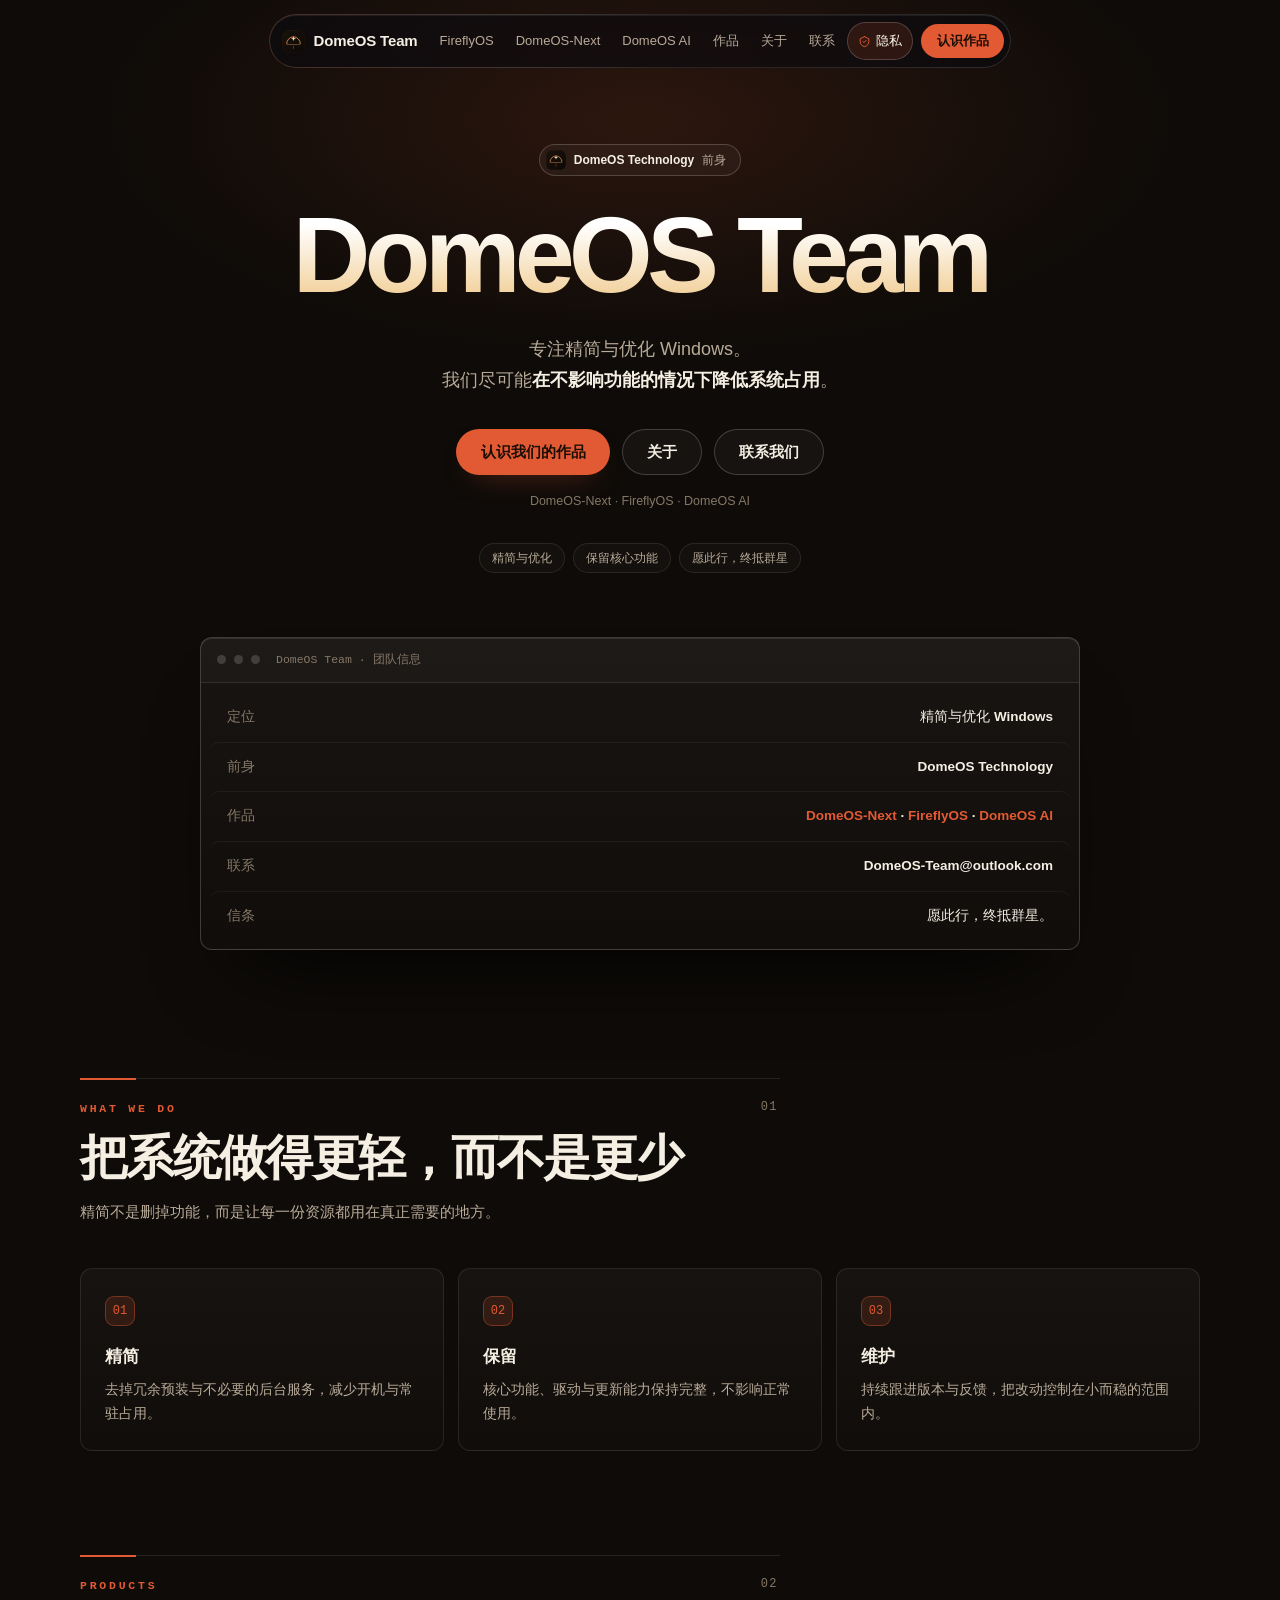
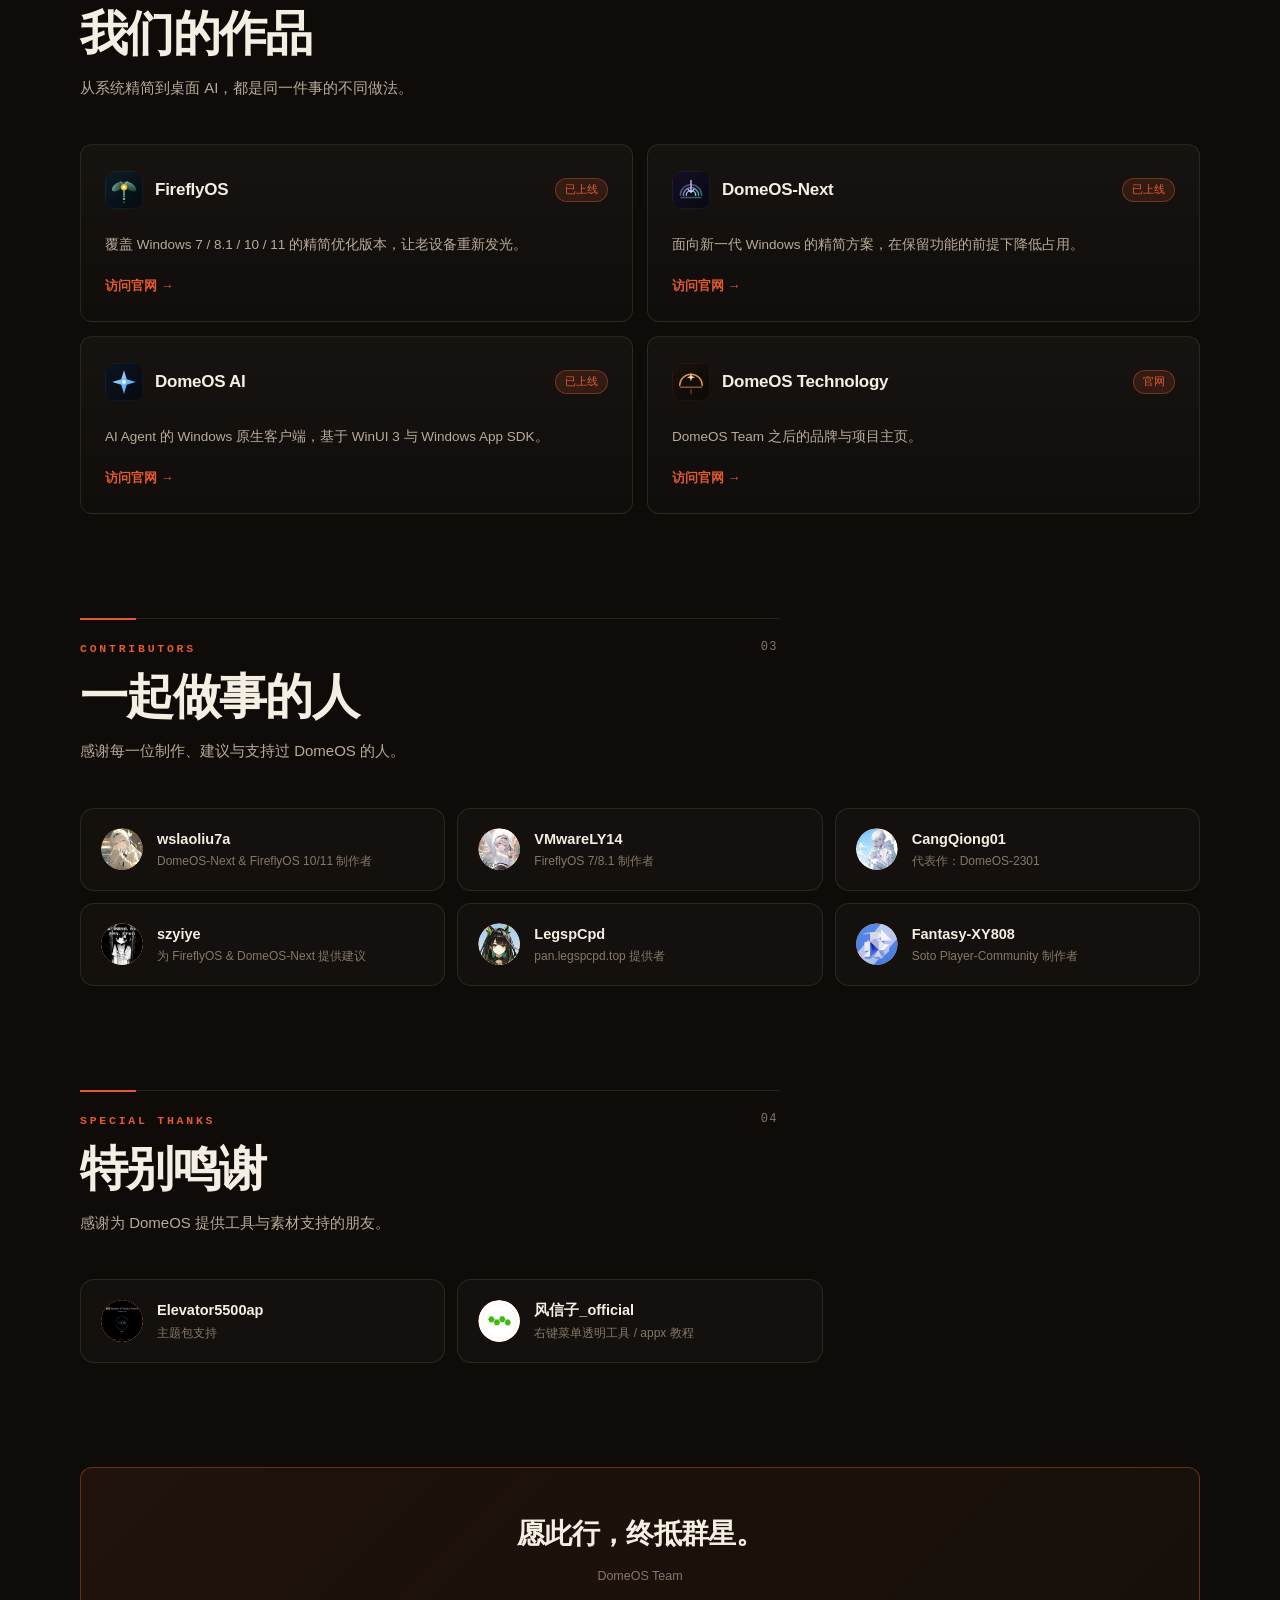
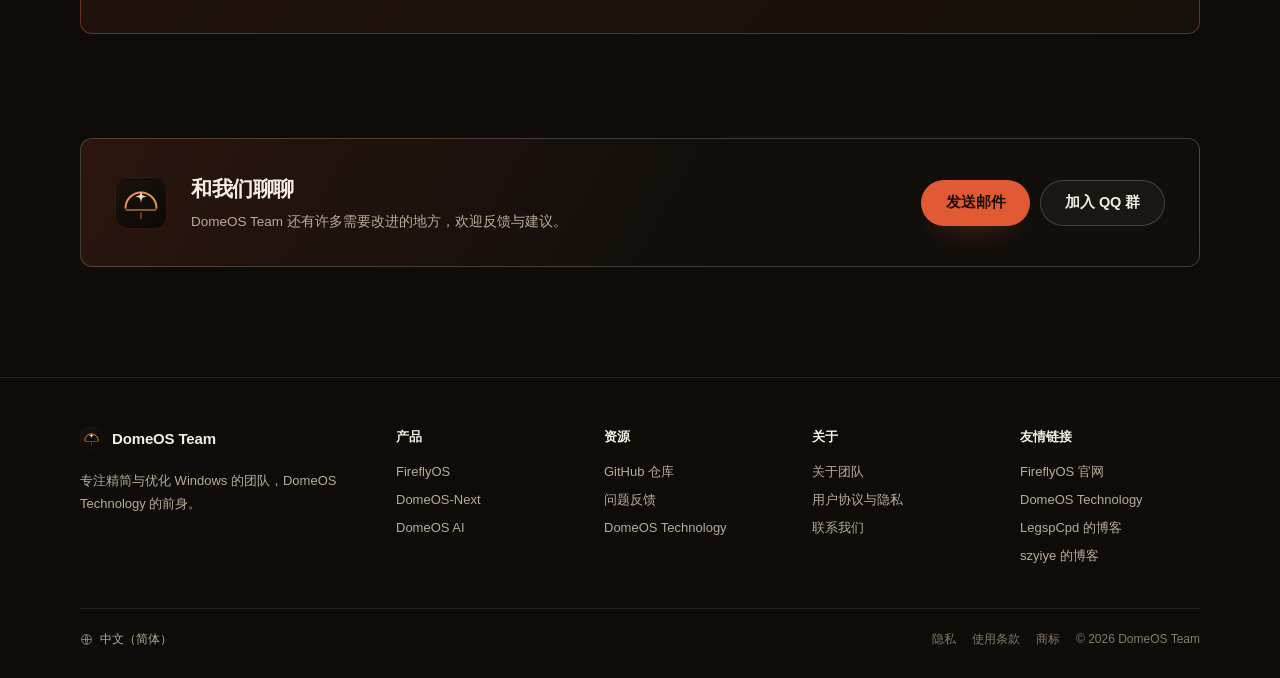
==== commit f23dc59f: "feat: 朱红琥珀印刷风配色与光标修复" ====
--- a/index.html
+++ b/index.html
@@ -12,7 +12,7 @@
 <meta property="og:description" content="我们尽可能在不影响功能的情况下降低 Windows 的占用。" />
 <link rel="icon" href="assets/logo.svg" type="image/svg+xml" />
 <style>html{background:#05060a;color-scheme:dark}</style>
-<link rel="stylesheet" href="assets/style.css?v=8" />
+<link rel="stylesheet" href="assets/style.css?v=9" />
 <link rel="stylesheet" href="assets/theme.css" />
 </head>
 <body>
@@ -304,6 +304,6 @@
   </div>
 </footer>
 
-<script src="assets/main.js?v=8"></script>
+<script src="assets/main.js?v=9"></script>
 </body>
 </html>
--- a/assets/style.css
+++ b/assets/style.css
@@ -4,22 +4,22 @@
    ============================================================ */
 
 :root {
-  --bg: #05060a;
-  --bg-soft: #080a10;
-  --surface: #0b0e14;
-  --surface-2: #10141c;
-  --border: rgba(255, 255, 255, 0.08);
-  --border-strong: rgba(255, 255, 255, 0.15);
-  --text: #eef1f7;
-  --muted: #99a2b2;
-  --faint: #666e7d;
-  --accent: #4aa8ff;
-  --accent-2: #9b8cff;
-  --accent-soft: rgba(74, 168, 255, 0.12);
-  --accent-line: rgba(74, 168, 255, 0.35);
-  --h1-end: #a9c8ff;
-  --btn-text: #06101c;
-  --radius: 18px;
+  --bg: #0e0b08;
+  --bg-soft: #13100b;
+  --surface: #17120d;
+  --surface-2: #1e1812;
+  --border: rgba(245, 239, 227, 0.10);
+  --border-strong: rgba(245, 239, 227, 0.20);
+  --text: #f5efe3;
+  --muted: #b9ab99;
+  --faint: #857867;
+  --accent: #e25a33;
+  --accent-2: #d99a3e;
+  --accent-soft: rgba(226, 90, 51, 0.14);
+  --accent-line: rgba(226, 90, 51, 0.40);
+  --h1-end: #f0c98b;
+  --btn-text: #1a0d06;
+  --radius: 12px;
   --max: 1120px;
   --header-h: 72px;
   --ease: cubic-bezier(0.22, 1, 0.36, 1);
@@ -930,9 +930,17 @@
   .cursor-ring, .cursor-dot { display: none; }
 }
 @media (hover: hover) and (pointer: fine) {
-  html, body, a, button, .btn, input, textarea, select, [role="button"] { cursor: none; }
-}
-.cursor-ring.is-hover{rotate:10deg}
+  html.cursor-ready,
+  html.cursor-ready body,
+  html.cursor-ready a,
+  html.cursor-ready button,
+  html.cursor-ready .btn,
+  html.cursor-ready input,
+  html.cursor-ready textarea,
+  html.cursor-ready select,
+  html.cursor-ready [role="button"] { cursor: none; }
+}
+
 
 /* Team：双轨道旋转，悬停加速 */
 .cursor-ring::before,
@@ -949,17 +957,108 @@
   border-right-color: rgba(255, 255, 255, .18);
   animation: cursor-spin 2.2s linear infinite;
 }
-.cursor-ring::after {
-  top: -4px;
-  left: 50%;
-  width: 5px;
-  height: 5px;
-  margin-left: -2.5px;
+.cursor-ring.is-hover::before { animation-duration: .9s; }
+@keyframes cursor-spin { to { transform: rotate(360deg); } }
+/* ---------- 印刷暖色主题 · 朱红 / 琥珀 / 象牙 ---------- */
+.eyebrow {
+  color: var(--accent);
+  font-family: var(--mono);
+  letter-spacing: .24em;
+}
+.card-index {
+  color: var(--accent);
+  border-color: var(--accent-line);
+  font-family: var(--mono);
+}
+.card:hover {
+  transform: translateY(-2px);
+  box-shadow: 0 26px 52px -38px rgba(0, 0, 0, .95);
+}
+.btn-primary {
   background: var(--accent);
-  box-shadow: 0 0 10px var(--accent);
-  animation: cursor-spin 3.4s linear infinite reverse;
-  transform-origin: 2.5px 22px;
-}
-.cursor-ring.is-hover::before { animation-duration: .9s; }
-.cursor-ring.is-hover::after { animation-duration: 1.2s; }
-@keyframes cursor-spin { to { transform: rotate(360deg); } }+  background-image: none;
+  color: var(--btn-text);
+  box-shadow: 0 12px 30px -18px rgba(226, 90, 51, .75);
+}
+.btn-primary:hover {
+  background: #ef6b44;
+  transform: translateY(-1px);
+}
+.member {
+  position: relative;
+  overflow: hidden;
+}
+.member::before {
+  content: "";
+  position: absolute;
+  left: 0;
+  top: 14px;
+  bottom: 14px;
+  width: 2px;
+  background: var(--accent);
+  opacity: 0;
+  transition: opacity .25s ease;
+}
+.member:hover {
+  border-color: var(--accent-line);
+  background: rgba(226, 90, 51, .06);
+}
+.member:hover::before { opacity: 1; }
+.member:hover .avatar { box-shadow: 0 0 0 4px rgba(226, 90, 51, .16); }
+.quote {
+  border-color: var(--accent-line);
+  background: linear-gradient(135deg, rgba(226, 90, 51, .09), rgba(217, 154, 62, .04));
+}
+.bg-scene .o1 { opacity: .20; }
+.bg-scene .o2 { opacity: .12; }
+.bg-scene::after {
+  content: "";
+  position: absolute;
+  inset: 0;
+  pointer-events: none;
+  opacity: .035;
+  background-image: url("data:image/svg+xml,%3Csvg xmlns='http://www.w3.org/2000/svg' width='120' height='120'%3E%3Cfilter id='n'%3E%3CfeTurbulence type='fractalNoise' baseFrequency='.9' numOctaves='3'/%3E%3C/filter%3E%3Crect width='120' height='120' filter='url(%23n)' opacity='.55'/%3E%3C/svg%3E");
+  mix-blend-mode: overlay;
+}
+
+/* ---------- 印刷目录式细节 ---------- */
+::selection { background: rgba(226, 90, 51, .35); color: var(--text); }
+main { counter-reset: sec; }
+.section-head {
+  position: relative;
+  padding-top: 20px;
+  border-top: 1px solid var(--border);
+}
+.section-head::before {
+  content: "";
+  position: absolute;
+  top: -1px;
+  left: 0;
+  width: 56px;
+  height: 2px;
+  background: var(--accent);
+}
+.section-head::after {
+  counter-increment: sec;
+  content: counter(sec, decimal-leading-zero);
+  position: absolute;
+  top: 18px;
+  right: 2px;
+  font-family: var(--mono);
+  font-size: 12px;
+  letter-spacing: .12em;
+  color: var(--faint);
+}
+.product-card::before {
+  content: "";
+  position: absolute;
+  left: 0;
+  right: 0;
+  top: 0;
+  height: 2px;
+  background: linear-gradient(90deg, var(--accent), var(--accent-2));
+  opacity: 0;
+  transition: opacity .3s ease;
+}
+.product-card:hover::before { opacity: 1; }
+.quote q { font-family: var(--mono); }
--- a/assets/theme.css
+++ b/assets/theme.css
@@ -1,8 +1,8 @@
 :root {
-  --accent: #4aa8ff;
-  --accent-2: #9b8cff;
-  --accent-soft: rgba(74, 168, 255, 0.11);
-  --accent-line: rgba(74, 168, 255, 0.34);
-  --h1-end: #aecbff;
-  --btn-text: #06101c;
+  --accent: #e25a33;
+  --accent-2: #d99a3e;
+  --accent-soft: rgba(226, 90, 51, 0.14);
+  --accent-line: rgba(226, 90, 51, 0.40);
+  --h1-end: #f0c98b;
+  --btn-text: #1a0d06;
 }
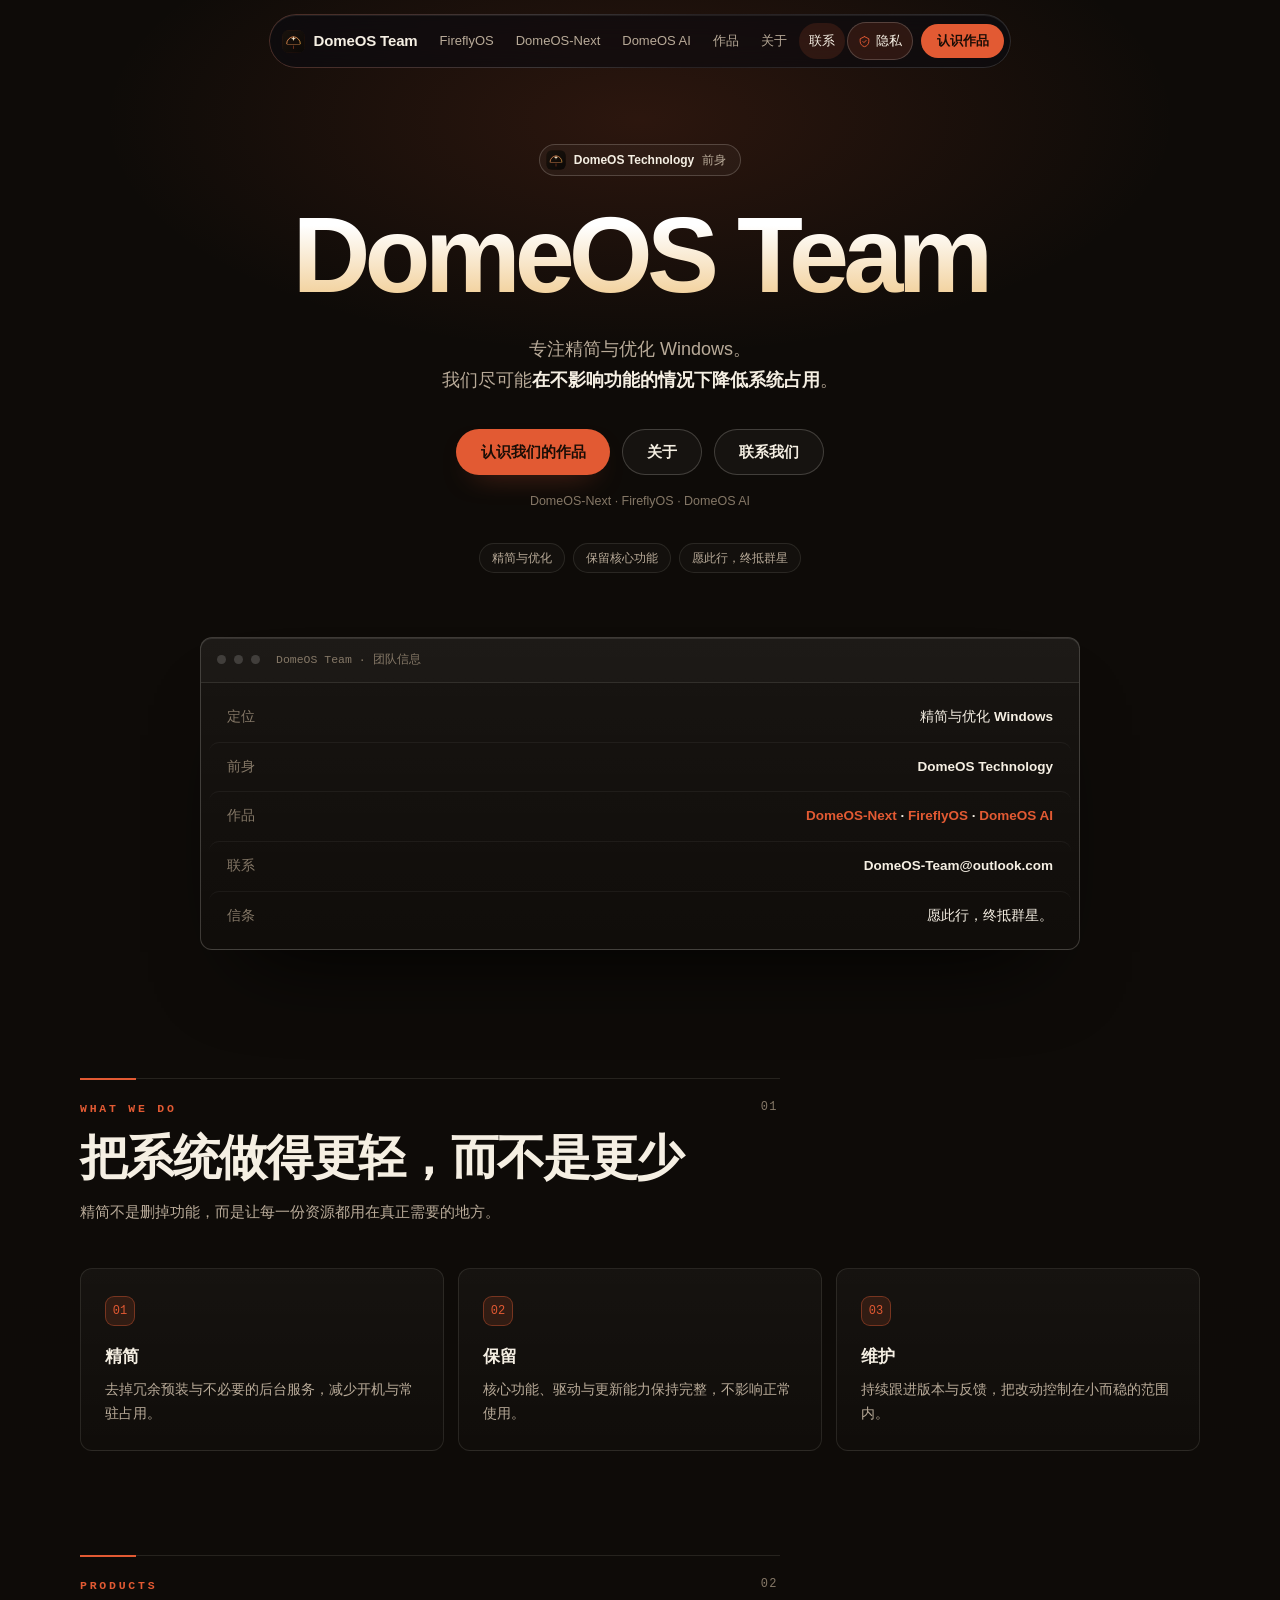
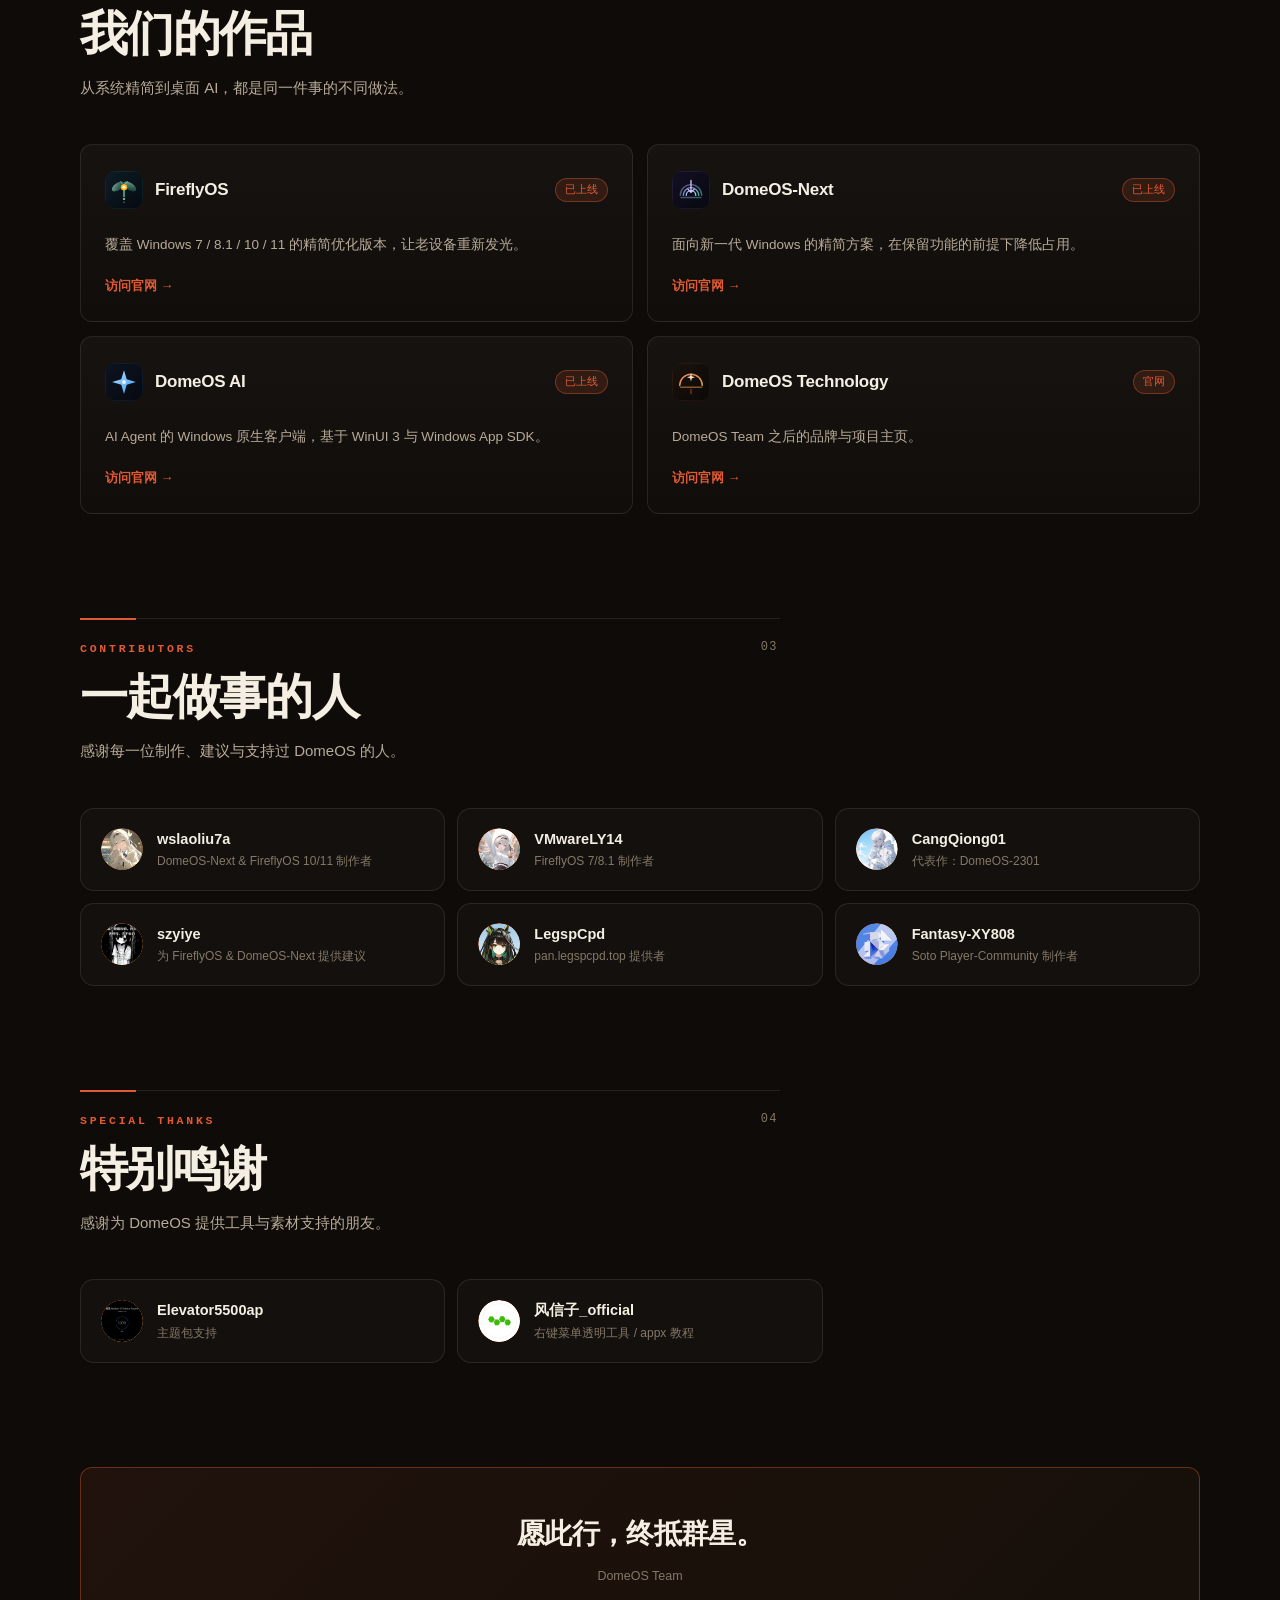
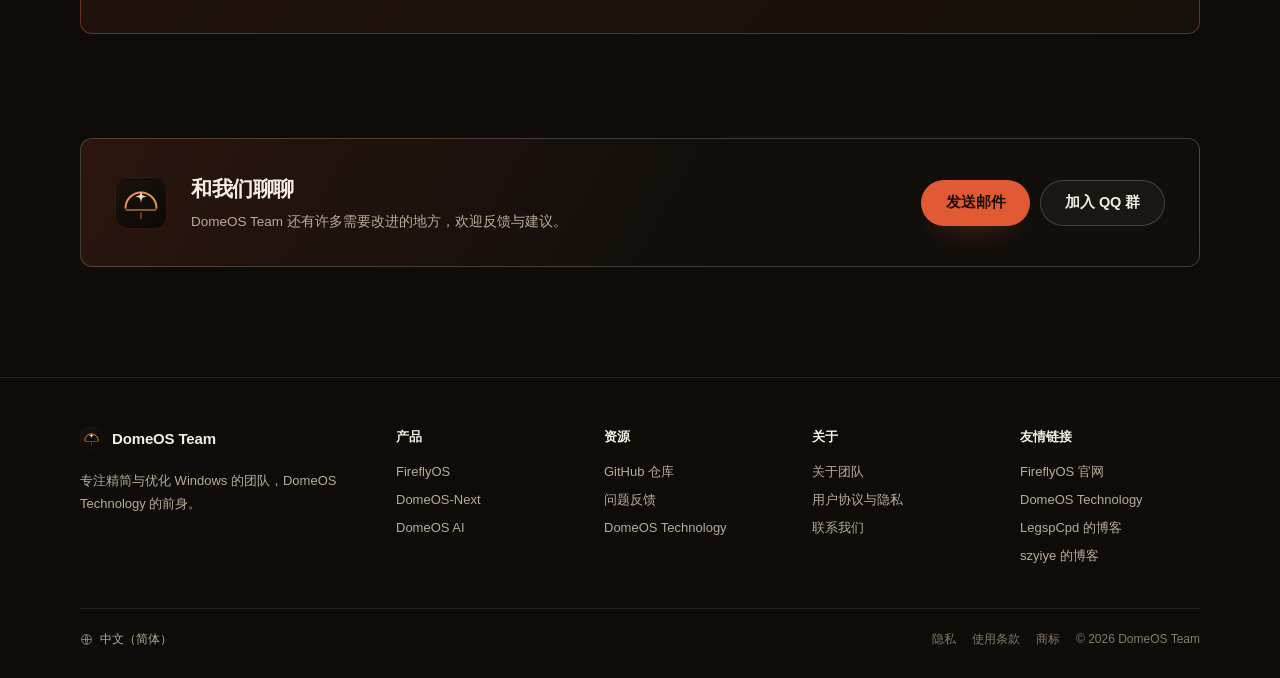
==== commit e05c7c5a: "feat: 瓒呰繘鍖栬瑙夊眰锛堟粴鍔ㄨ繘搴︺€佽繑鍥為《閮ㄨ繘搴︾幆銆佸崱鐗囧厜鏂戜笌 3D 鍊炬枩銆佹寜閽厜娉姐€佸鑸珮浜級" ====
--- a/index.html
+++ b/index.html
@@ -12,7 +12,7 @@
 <meta property="og:description" content="我们尽可能在不影响功能的情况下降低 Windows 的占用。" />
 <link rel="icon" href="assets/logo.svg" type="image/svg+xml" />
 <style>html{background:#05060a;color-scheme:dark}</style>
-<link rel="stylesheet" href="assets/style.css?v=9" />
+<link rel="stylesheet" href="assets/style.css?v=10" />
 <link rel="stylesheet" href="assets/theme.css" />
 </head>
 <body>
@@ -304,6 +304,6 @@
   </div>
 </footer>
 
-<script src="assets/main.js?v=9"></script>
+<script src="assets/main.js?v=10"></script>
 </body>
 </html>
--- a/assets/style.css
+++ b/assets/style.css
@@ -1062,3 +1062,116 @@
 }
 .product-card:hover::before { opacity: 1; }
 .quote q { font-family: var(--mono); }
+
+.scroll-progress{background:linear-gradient(90deg,var(--accent),var(--accent-2))}
+
+/* ---------- 超进化视觉层 ---------- */
+.scroll-progress {
+  position: fixed;
+  top: 0;
+  left: 0;
+  right: 0;
+  height: 2px;
+  transform: scaleX(0);
+  transform-origin: 0 50%;
+  z-index: 300;
+  pointer-events: none;
+}
+.back-top {
+  position: fixed;
+  right: 22px;
+  bottom: 22px;
+  z-index: 120;
+  width: 42px;
+  height: 42px;
+  display: grid;
+  place-items: center;
+  padding: 0;
+  border: 1px solid var(--border-strong);
+  border-radius: 50%;
+  background: var(--surface-2);
+  color: var(--text-2);
+  opacity: 0;
+  visibility: hidden;
+  transform: translateY(10px) scale(.92);
+  transition: opacity .3s ease, visibility .3s ease, transform .3s ease,
+              color .25s ease, border-color .25s ease, box-shadow .25s ease;
+  -webkit-backdrop-filter: blur(16px);
+  backdrop-filter: blur(16px);
+}
+.back-top.show { opacity: 1; visibility: visible; transform: none; }
+.back-top:hover { color: var(--text); border-color: var(--accent-line); box-shadow: 0 0 26px var(--accent-soft); }
+.back-top svg { width: 17px; height: 17px; }
+
+.card, .thanks-card, .version-card, .product-card {
+  --rx: 0deg;
+  --ry: 0deg;
+  transform: perspective(1000px) rotateX(var(--rx)) rotateY(var(--ry));
+  transition: transform .32s cubic-bezier(.22, 1, .36, 1), border-color .3s ease,
+              box-shadow .3s ease, background-color .3s ease;
+  will-change: transform;
+}
+.card:hover, .thanks-card:hover, .version-card:hover, .product-card:hover {
+  transform: perspective(1000px) rotateX(var(--rx)) rotateY(var(--ry)) translateY(-4px);
+}
+
+.btn { position: relative; overflow: hidden; }
+.btn::after {
+  content: "";
+  position: absolute;
+  top: -60%;
+  bottom: -60%;
+  left: -70%;
+  width: 45%;
+  background: linear-gradient(100deg, transparent, rgba(255, 255, 255, .38), transparent);
+  transform: skewX(-18deg);
+  transition: left .65s cubic-bezier(.22, 1, .36, 1);
+  pointer-events: none;
+}
+.btn:hover::after { left: 130%; }
+
+.nav-links a.is-active {
+  color: var(--text);
+  background: var(--accent-soft, rgba(255, 255, 255, .06));
+}
+
+.window-wrap::before {
+  content: "";
+  position: absolute;
+  inset: -20px;
+  z-index: -1;
+  border-radius: 28px;
+  background: radial-gradient(circle at 50% 45%, var(--accent-soft, rgba(79, 140, 255, .2)), transparent 68%);
+  filter: blur(26px);
+  opacity: .75;
+  animation: premium-breathe 9s ease-in-out infinite;
+  pointer-events: none;
+}
+@keyframes premium-breathe {
+  0%, 100% { opacity: .55; transform: scale(.98); }
+  50% { opacity: .9; transform: scale(1.03); }
+}
+
+@media (prefers-reduced-motion: reduce) {
+  .card, .thanks-card, .version-card, .product-card { transform: none !important; transition: none !important; }
+  .btn::after { display: none; }
+  .window-wrap::before { animation: none; }
+}
+
+/* 超进化视觉层：站点令牌别名 */
+:root {
+  --text-2: var(--muted);
+}
+
+/* 超进化视觉层：返回顶部进度环 */
+.back-top::before {
+  content: "";
+  position: absolute;
+  inset: -3px;
+  border-radius: 50%;
+  background: conic-gradient(var(--accent) calc(var(--p, 0) * 1%), transparent 0);
+  -webkit-mask: radial-gradient(farthest-side, transparent calc(100% - 2px), #000 calc(100% - 2px));
+  mask: radial-gradient(farthest-side, transparent calc(100% - 2px), #000 calc(100% - 2px));
+  opacity: .85;
+  pointer-events: none;
+}
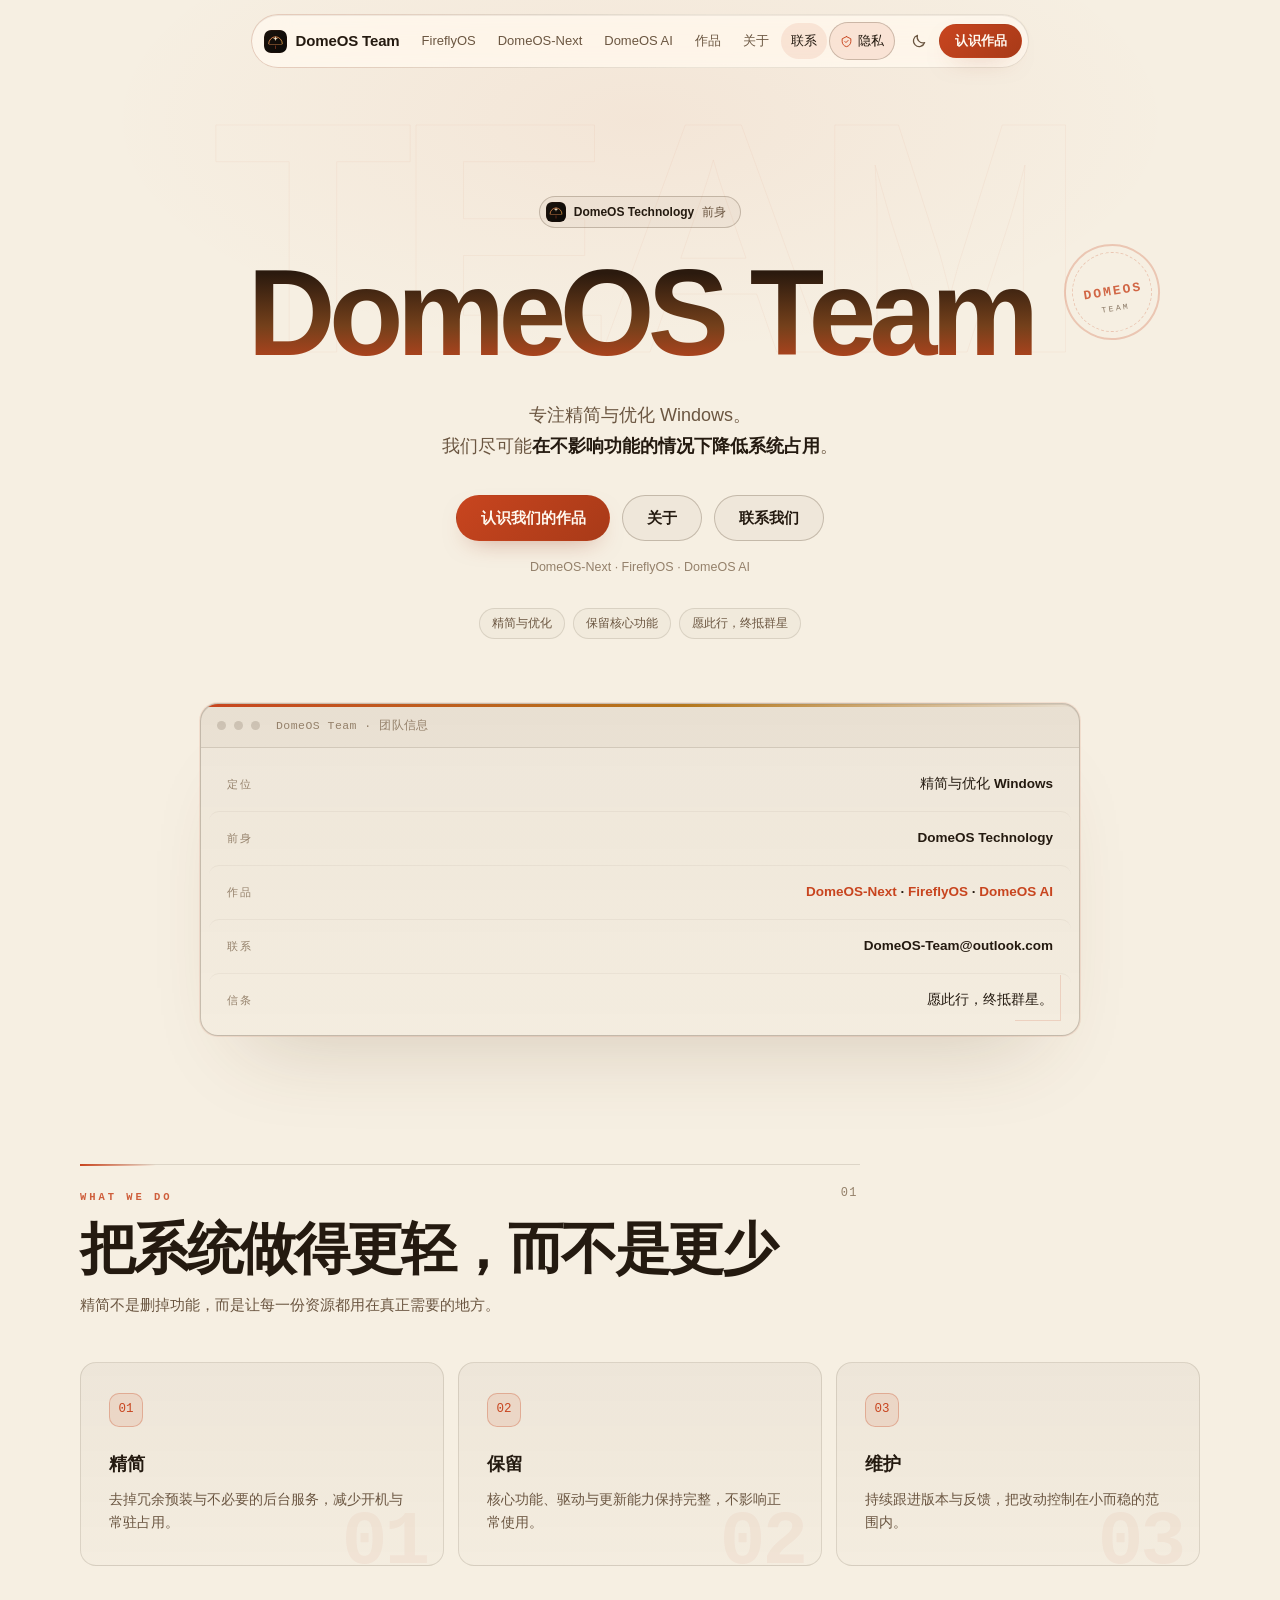
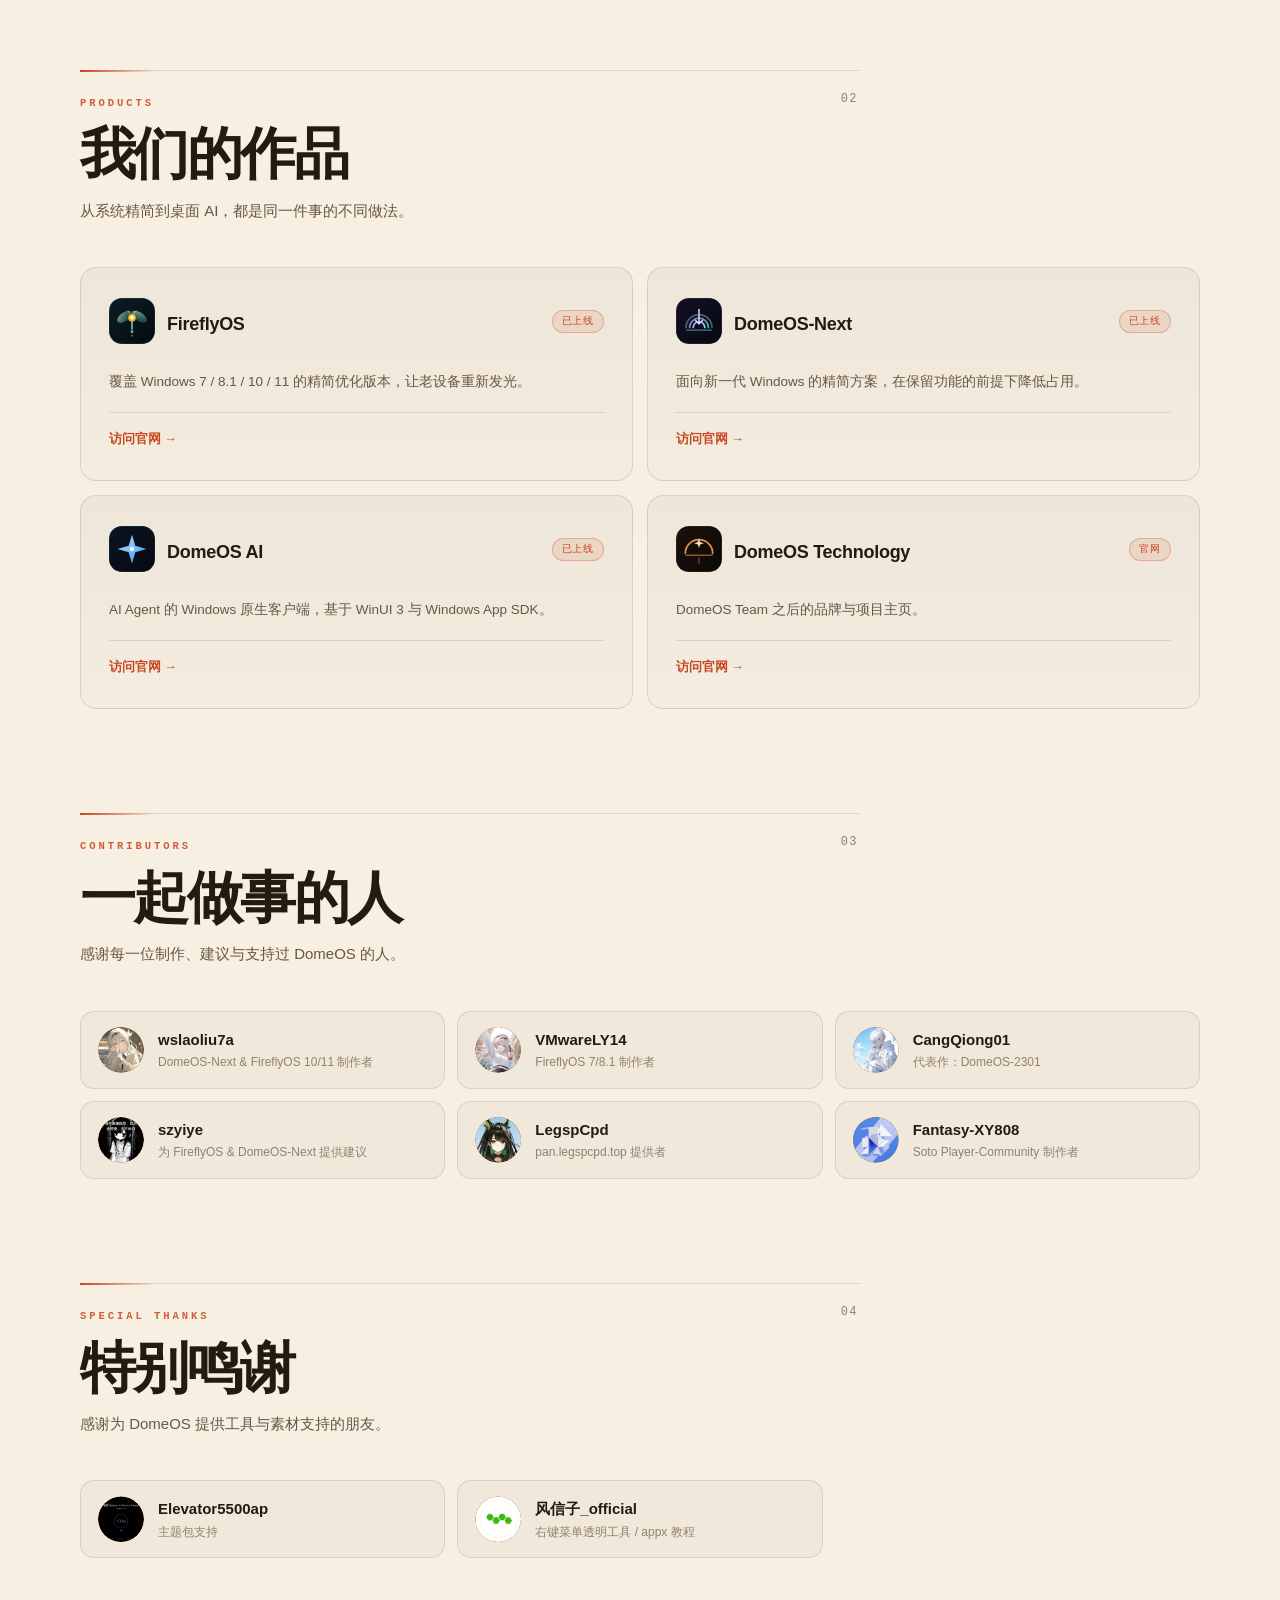
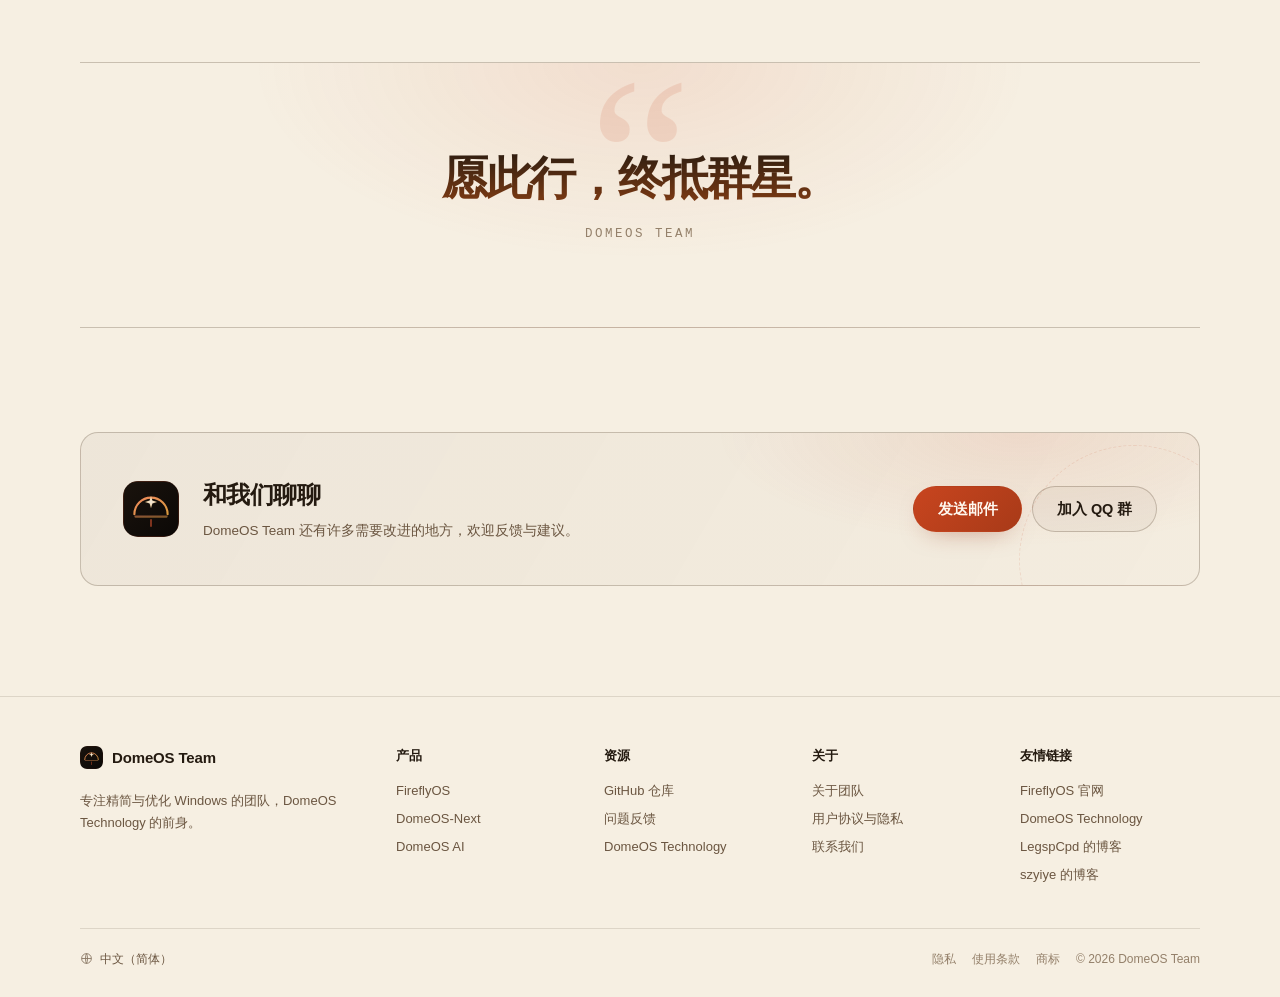
==== commit 6a8140ed: "feat: 超进化 v2（统一入场动画、Team 深浅色、各站首屏与章节重构）" ====
--- a/index.html
+++ b/index.html
@@ -1,21 +1,42 @@
 <!DOCTYPE html>
-<html lang="zh-CN">
+<html lang="zh-CN" data-color-mode="dark">
 <head>
 <meta charset="UTF-8" />
 <meta name="viewport" content="width=device-width, initial-scale=1.0" />
 <title>DomeOS Team — 专注精简与优化 Windows</title>
 <meta name="description" content="DomeOS Team 是一个专注于精简与优化 Windows 的团队，是 DomeOS Technology 的前身，作品包括 DomeOS-Next、FireflyOS 与 DomeOS AI。" />
-<meta name="theme-color" content="#05060a" />
-<meta name="color-scheme" content="dark" />
+<meta name="theme-color" content="#0e0b08" id="themeColor" />
+<meta name="color-scheme" content="dark light" />
 <meta property="og:type" content="website" />
 <meta property="og:title" content="DomeOS Team — 专注精简与优化 Windows" />
 <meta property="og:description" content="我们尽可能在不影响功能的情况下降低 Windows 的占用。" />
 <link rel="icon" href="assets/logo.svg" type="image/svg+xml" />
-<style>html{background:#05060a;color-scheme:dark}</style>
-<link rel="stylesheet" href="assets/style.css?v=10" />
-<link rel="stylesheet" href="assets/theme.css" />
+<script>
+  (function () {
+    try {
+      var saved = localStorage.getItem('team-theme');
+      var mode = saved === 'light' || saved === 'dark'
+        ? saved
+        : (window.matchMedia('(prefers-color-scheme: light)').matches ? 'light' : 'dark');
+      document.documentElement.setAttribute('data-color-mode', mode);
+    } catch (e) {}
+  })();
+</script>
+<style>html{background:#0e0b08}html[data-color-mode="light"]{background:#f6efe2}</style>
+<link rel="stylesheet" href="assets/style.css?v=11" />
+<link rel="stylesheet" href="assets/theme.css?v=11" />
+<link rel="stylesheet" href="assets/evolve.css?v=1" />
 </head>
 <body>
+
+<noscript><style>.enter{display:none!important}</style></noscript>
+<div class="enter" id="enter" aria-hidden="true">
+  <div class="enter-inner">
+    <img class="enter-logo" src="assets/logo.svg" alt="" />
+    <span class="enter-word">DomeOS Team</span>
+    <span class="enter-line"><i></i></span>
+  </div>
+</div>
 
 <div class="bg-scene" aria-hidden="true">
   <span class="orb o1"></span>
@@ -42,6 +63,15 @@
       </a>
     </nav>
     <div class="nav-actions">
+      <button class="theme-toggle" id="themeToggle" type="button" aria-label="切换深浅色模式" aria-pressed="false">
+        <svg class="ic-sun" viewBox="0 0 24 24" fill="none" stroke="currentColor" stroke-width="1.8" stroke-linecap="round">
+          <circle cx="12" cy="12" r="4.2" />
+          <path d="M12 2.5v2M12 19.5v2M2.5 12h2M19.5 12h2M5.2 5.2l1.4 1.4M17.4 17.4l1.4 1.4M18.8 5.2l-1.4 1.4M6.6 17.4l-1.4 1.4" />
+        </svg>
+        <svg class="ic-moon" viewBox="0 0 24 24" fill="none" stroke="currentColor" stroke-width="1.8" stroke-linecap="round" stroke-linejoin="round">
+          <path d="M20.5 14.3A8.6 8.6 0 0 1 9.7 3.5a8.6 8.6 0 1 0 10.8 10.8Z" />
+        </svg>
+      </button>
       <a class="btn btn-primary btn-sm" href="#products">认识作品</a>
       <button class="menu-toggle" id="menuToggle" type="button" aria-label="打开菜单" aria-expanded="false">
         <svg width="17" height="17" viewBox="0 0 24 24" fill="none" stroke="currentColor" stroke-width="2" stroke-linecap="round"><path d="M4 7h16M4 12h16M4 17h16"/></svg>
@@ -58,6 +88,7 @@
         <b>DomeOS Technology</b> 前身
       </div>
       <h1>DomeOS Team</h1>
+      <span class="hero-seal" aria-hidden="true"><b>DomeOS</b><em>TEAM</em></span>
       <p class="lead">
         专注精简与优化 Windows。<br />
         我们尽可能<strong>在不影响功能的情况下降低系统占用</strong>。
@@ -304,6 +335,6 @@
   </div>
 </footer>
 
-<script src="assets/main.js?v=10"></script>
+<script src="assets/main.js?v=11"></script>
 </body>
 </html>
--- a/assets/style.css
+++ b/assets/style.css
@@ -19,6 +19,11 @@
   --accent-line: rgba(226, 90, 51, 0.40);
   --h1-end: #f0c98b;
   --btn-text: #1a0d06;
+  --ink-rgb: 255, 255, 255;
+  --nav-bg: rgba(10, 12, 18, 0.64);
+  --nav-bg-solid: rgba(8, 10, 15, 0.86);
+  --nav-bg-mobile: rgba(10, 12, 18, 0.96);
+  --shadow-strong: rgba(0, 0, 0, 0.95);
   --radius: 12px;
   --max: 1120px;
   --header-h: 72px;
@@ -121,12 +126,12 @@
   align-items: center;
   gap: 6px;
   border-radius: 999px;
-  border: 1px solid rgba(255, 255, 255, 0.09);
-  background: rgba(10, 12, 18, 0.64);
+  border: 1px solid rgba(var(--ink-rgb), 0.09);
+  background: var(--nav-bg);
   backdrop-filter: blur(18px) saturate(160%);
   -webkit-backdrop-filter: blur(18px) saturate(160%);
-  box-shadow: 0 18px 44px -30px rgba(0, 0, 0, 0.95),
-    inset 0 1px 0 rgba(255, 255, 255, 0.07);
+  box-shadow: 0 18px 44px -30px var(--shadow-strong),
+    inset 0 1px 0 rgba(var(--ink-rgb), 0.07);
   transition: background 0.3s, border-color 0.3s, box-shadow 0.3s;
 }
 .nav-inner::before {
@@ -138,9 +143,9 @@
   background: linear-gradient(
     110deg,
     var(--accent-line),
-    rgba(255, 255, 255, 0.16) 38%,
+    rgba(var(--ink-rgb), 0.16) 38%,
     transparent 58%,
-    rgba(255, 255, 255, 0.1)
+    rgba(var(--ink-rgb), 0.1)
   );
   -webkit-mask: linear-gradient(#000 0 0) content-box, linear-gradient(#000 0 0);
   -webkit-mask-composite: xor;
@@ -151,10 +156,10 @@
   transition: opacity 0.3s;
 }
 .site-header.scrolled .nav-inner {
-  background: rgba(8, 10, 15, 0.86);
-  border-color: rgba(255, 255, 255, 0.13);
-  box-shadow: 0 24px 54px -32px rgba(0, 0, 0, 1),
-    inset 0 1px 0 rgba(255, 255, 255, 0.09);
+  background: var(--nav-bg-solid);
+  border-color: rgba(var(--ink-rgb), 0.13);
+  box-shadow: 0 24px 54px -32px var(--shadow-strong),
+    inset 0 1px 0 rgba(var(--ink-rgb), 0.09);
 }
 .site-header.scrolled .nav-inner::before { opacity: 0.8; }
 .brand {
@@ -212,7 +217,7 @@
   background: var(--accent-soft);
 }
 .nav-links a.nav-privacy svg { width: 13px; height: 13px; color: var(--accent); }
-.nav-links a.nav-privacy:hover { background: rgba(255, 255, 255, 0.08); }
+.nav-links a.nav-privacy:hover { background: rgba(var(--ink-rgb), 0.08); }
 .nav-actions { margin-left: 0; display: flex; align-items: center; gap: 4px; }
 .nav-actions .btn-sm {
   height: 34px;
@@ -233,7 +238,7 @@
   cursor: pointer;
   transition: background 0.2s, color 0.2s;
 }
-.menu-toggle:hover { background: rgba(255, 255, 255, 0.06); color: var(--text); }
+.menu-toggle:hover { background: rgba(var(--ink-rgb), 0.06); color: var(--text); }
 
 
 /* ---------- 按钮 ---------- */
@@ -266,13 +271,13 @@
   filter: brightness(1.06);
 }
 .btn-ghost {
-  background: rgba(255, 255, 255, 0.035);
+  background: rgba(var(--ink-rgb), 0.035);
   border-color: var(--border-strong);
   color: var(--text);
 }
 .btn-ghost:hover {
-  background: rgba(255, 255, 255, 0.08);
-  border-color: rgba(255, 255, 255, 0.24);
+  background: rgba(var(--ink-rgb), 0.08);
+  border-color: rgba(var(--ink-rgb), 0.24);
   transform: translateY(-2px);
 }
 .btn-sm { height: 36px; padding: 0 16px; font-size: 13px; }
@@ -304,7 +309,7 @@
   padding: 5px 14px 5px 6px;
   border-radius: 999px;
   border: 1px solid var(--border-strong);
-  background: rgba(255, 255, 255, 0.035);
+  background: rgba(var(--ink-rgb), 0.035);
   font-size: 12px;
   color: var(--muted);
 }
@@ -361,7 +366,7 @@
   padding: 4px 12px;
   border-radius: 999px;
   border: 1px solid var(--border);
-  background: rgba(255, 255, 255, 0.025);
+  background: rgba(var(--ink-rgb), 0.025);
 }
 
 /* ---------- 展示面板 ---------- */
@@ -371,9 +376,9 @@
   margin: 64px auto 0;
   border: 1px solid var(--border-strong);
   border-radius: var(--radius);
-  background: linear-gradient(180deg, rgba(255, 255, 255, 0.045), rgba(255, 255, 255, 0.012));
-  box-shadow: 0 50px 90px -48px rgba(0, 0, 0, 0.95),
-    inset 0 1px 0 rgba(255, 255, 255, 0.1);
+  background: linear-gradient(180deg, rgba(var(--ink-rgb), 0.045), rgba(var(--ink-rgb), 0.012));
+  box-shadow: 0 50px 90px -48px var(--shadow-strong),
+    inset 0 1px 0 rgba(var(--ink-rgb), 0.1);
   overflow: hidden;
 }
 .showcase-head {
@@ -382,9 +387,9 @@
   gap: 8px;
   padding: 12px 16px;
   border-bottom: 1px solid var(--border);
-  background: rgba(255, 255, 255, 0.02);
-}
-.dot { width: 9px; height: 9px; border-radius: 50%; background: rgba(255, 255, 255, 0.16); }
+  background: rgba(var(--ink-rgb), 0.02);
+}
+.dot { width: 9px; height: 9px; border-radius: 50%; background: rgba(var(--ink-rgb), 0.16); }
 .showcase-title {
   margin-left: 8px;
   font-family: var(--mono);
@@ -401,7 +406,7 @@
   border-radius: 10px;
   font-size: 13.5px;
 }
-.spec-row + .spec-row { border-top: 1px solid rgba(255, 255, 255, 0.05); }
+.spec-row + .spec-row { border-top: 1px solid rgba(var(--ink-rgb), 0.05); }
 .spec-row span { color: var(--faint); flex: none; }
 .spec-row b { color: var(--text); font-weight: 550; text-align: right; }
 .spec-row b em {
@@ -452,7 +457,7 @@
   padding: 26px 24px 24px;
   border-radius: var(--radius);
   border: 1px solid var(--border);
-  background: linear-gradient(180deg, rgba(255, 255, 255, 0.035), rgba(255, 255, 255, 0.012));
+  background: linear-gradient(180deg, rgba(var(--ink-rgb), 0.035), rgba(var(--ink-rgb), 0.012));
   transition: border-color 0.3s, transform 0.3s var(--ease), background 0.3s;
   overflow: hidden;
 }
@@ -516,7 +521,7 @@
   padding: 22px 20px;
   border-radius: 15px;
   border: 1px solid var(--border);
-  background: rgba(255, 255, 255, 0.022);
+  background: rgba(var(--ink-rgb), 0.022);
   transition: border-color 0.3s, transform 0.3s var(--ease);
 }
 .version-card:hover { border-color: var(--accent-line); transform: translateY(-3px); }
@@ -584,12 +589,12 @@
   padding: 18px 20px;
   border-radius: 14px;
   border: 1px solid var(--border);
-  background: rgba(255, 255, 255, 0.022);
+  background: rgba(var(--ink-rgb), 0.022);
   color: inherit;
   text-decoration: none;
   transition: border-color 0.3s, background 0.3s;
 }
-.member:hover { border-color: var(--border-strong); background: rgba(255, 255, 255, 0.04); }
+.member:hover { border-color: var(--border-strong); background: rgba(var(--ink-rgb), 0.04); }
 .avatar {
   display: grid;
   place-items: center;
@@ -641,7 +646,7 @@
   padding: 32px 34px;
   border-radius: var(--radius);
   border: 1px solid var(--border-strong);
-  background: linear-gradient(120deg, var(--accent-soft), rgba(255, 255, 255, 0.015) 55%);
+  background: linear-gradient(120deg, var(--accent-soft), rgba(var(--ink-rgb), 0.015) 55%);
 }
 .cta-panel img { width: 52px; height: 52px; border-radius: 15px; flex: none; }
 .cta-text h2 { font-size: 21px; font-weight: 650; letter-spacing: -0.02em; }
@@ -685,7 +690,7 @@
 .legal-toc a:hover {
   color: var(--text);
   border-color: var(--border-strong);
-  background: rgba(255, 255, 255, 0.04);
+  background: rgba(var(--ink-rgb), 0.04);
 }
 .legal-doc {
   max-width: 860px;
@@ -725,7 +730,7 @@
   border: 1px solid var(--border);
   border-left: 3px solid var(--accent);
   border-radius: 12px;
-  background: rgba(255, 255, 255, 0.03);
+  background: rgba(var(--ink-rgb), 0.03);
 }
 .legal-doc blockquote p:last-child { margin-bottom: 0; }
 .legal-doc table {
@@ -745,12 +750,12 @@
 }
 .legal-doc th {
   color: var(--text);
-  background: rgba(255, 255, 255, 0.05);
+  background: rgba(var(--ink-rgb), 0.05);
 }
 .legal-doc code {
   padding: 1px 5px;
   border-radius: 5px;
-  background: rgba(255, 255, 255, 0.08);
+  background: rgba(var(--ink-rgb), 0.08);
   font-size: 0.92em;
 }
 @media (max-width: 760px) {
@@ -844,14 +849,14 @@
     gap: 2px;
     margin: 0;
     padding: 8px;
-    background: rgba(10, 12, 18, 0.96);
+    background: var(--nav-bg-mobile);
     border: 1px solid var(--border-strong);
     border-radius: 18px;
-    box-shadow: 0 24px 56px -28px rgba(0, 0, 0, 0.95);
+    box-shadow: 0 24px 56px -28px var(--shadow-strong);
     backdrop-filter: blur(20px);
   }
   .nav-links.open a { padding: 11px 14px; font-size: 14px; border-radius: 12px; }
-  .nav-links.open a:hover { background: rgba(255, 255, 255, 0.05); }
+  .nav-links.open a:hover { background: rgba(var(--ink-rgb), 0.05); }
   .hero { padding-top: 54px; }
   .hero-badge { margin-bottom: 22px; }
   .hero .lead { margin-top: 22px; }
@@ -886,7 +891,7 @@
   .reveal { opacity: 1; transform: none; }
 }
 
-:root{--cursor-ring:var(--accent);--cursor-fill:var(--accent-soft);--cursor-glow:rgba(255,255,255,.16)}
+:root{--cursor-ring:var(--accent);--cursor-fill:var(--accent-soft);--cursor-glow:rgba(var(--ink-rgb),.16)}
 
 /* ---------- 自定义光标（参考 Moonshot） ---------- */
 .cursor-ring,
@@ -904,8 +909,8 @@
   width: 36px;
   height: 36px;
   margin: -18px 0 0 -18px;
-  border: 1.5px solid var(--cursor-ring, rgba(255, 255, 255, .7));
-  box-shadow: 0 0 22px var(--cursor-glow, rgba(255, 255, 255, .2));
+  border: 1.5px solid var(--cursor-ring, rgba(var(--ink-rgb), .7));
+  box-shadow: 0 0 22px var(--cursor-glow, rgba(var(--ink-rgb), .2));
   transition: width .32s cubic-bezier(.16, 1, .3, 1), height .32s cubic-bezier(.16, 1, .3, 1),
               margin .32s cubic-bezier(.16, 1, .3, 1), background-color .3s ease,
               border-color .3s ease, opacity .3s ease, rotate .4s cubic-bezier(.16, 1, .3, 1),
@@ -923,7 +928,7 @@
   height: 56px;
   margin: -28px 0 0 -28px;
   border-color: var(--cursor-ring, #fff);
-  background-color: var(--cursor-fill, rgba(255, 255, 255, .12));
+  background-color: var(--cursor-fill, rgba(var(--ink-rgb), .12));
 }
 
 @media (hover: none), (pointer: coarse) {
@@ -954,7 +959,7 @@
   inset: -6px;
   border: 1px solid transparent;
   border-top-color: var(--accent);
-  border-right-color: rgba(255, 255, 255, .18);
+  border-right-color: rgba(var(--ink-rgb), .18);
   animation: cursor-spin 2.2s linear infinite;
 }
 .cursor-ring.is-hover::before { animation-duration: .9s; }
@@ -972,7 +977,7 @@
 }
 .card:hover {
   transform: translateY(-2px);
-  box-shadow: 0 26px 52px -38px rgba(0, 0, 0, .95);
+  box-shadow: 0 26px 52px -38px var(--shadow-strong);
 }
 .btn-primary {
   background: var(--accent);
@@ -1123,7 +1128,7 @@
   bottom: -60%;
   left: -70%;
   width: 45%;
-  background: linear-gradient(100deg, transparent, rgba(255, 255, 255, .38), transparent);
+  background: linear-gradient(100deg, transparent, rgba(var(--ink-rgb), .38), transparent);
   transform: skewX(-18deg);
   transition: left .65s cubic-bezier(.22, 1, .36, 1);
   pointer-events: none;
@@ -1132,7 +1137,7 @@
 
 .nav-links a.is-active {
   color: var(--text);
-  background: var(--accent-soft, rgba(255, 255, 255, .06));
+  background: var(--accent-soft, rgba(var(--ink-rgb), .06));
 }
 
 .window-wrap::before {
--- a/assets/theme.css
+++ b/assets/theme.css
@@ -1,3 +1,7 @@
+/* DomeOS Team — 主题令牌
+   深色：印刷暖黑 / 象牙字 / 朱红琥珀
+   浅色：米白纸面 / 墨色字 / 朱红印章 */
+
 :root {
   --accent: #e25a33;
   --accent-2: #d99a3e;
@@ -6,3 +10,96 @@
   --h1-end: #f0c98b;
   --btn-text: #1a0d06;
 }
+
+html[data-color-mode="light"] {
+  color-scheme: light;
+
+  --bg: #f6efe2;
+  --bg-soft: #efe4d2;
+  --surface: #fffaf1;
+  --surface-2: #fbf2e3;
+
+  --border: rgba(60, 38, 20, 0.13);
+  --border-strong: rgba(60, 38, 20, 0.24);
+
+  --text: #241a10;
+  --muted: #6b5641;
+  --faint: #94806a;
+
+  --accent: #c8451f;
+  --accent-2: #b4771c;
+  --accent-soft: rgba(200, 69, 31, 0.10);
+  --accent-line: rgba(200, 69, 31, 0.30);
+  --h1-end: #a8561f;
+  --btn-text: #fff9f0;
+
+  --ink-rgb: 60, 38, 20;
+  --nav-bg: rgba(255, 250, 241, 0.72);
+  --nav-bg-solid: rgba(255, 250, 241, 0.92);
+  --nav-bg-mobile: rgba(255, 250, 241, 0.98);
+  --shadow-strong: rgba(90, 58, 26, 0.22);
+
+  --cursor-glow: rgba(120, 72, 30, 0.18);
+}
+
+html[data-color-mode="light"] .hero h1 {
+  background: linear-gradient(180deg, #2b1a0e 16%, #74401b 60%, var(--accent) 100%);
+  -webkit-background-clip: text;
+  background-clip: text;
+}
+
+html[data-color-mode="light"] .hero::before {
+  opacity: 0.55;
+}
+
+html[data-color-mode="light"] .bg-scene .orb { opacity: 0.14; }
+html[data-color-mode="light"] .bg-scene .o2 { opacity: 0.10; }
+
+html[data-color-mode="light"] .nav-inner::before {
+  background: linear-gradient(
+    110deg,
+    var(--accent-line),
+    rgba(var(--ink-rgb), 0.12) 38%,
+    transparent 58%,
+    rgba(var(--ink-rgb), 0.08)
+  );
+}
+
+html[data-color-mode="light"] .btn-primary {
+  background: linear-gradient(135deg, var(--accent), #a83a18);
+  box-shadow: 0 10px 26px -14px rgba(150, 48, 18, 0.55);
+}
+
+html[data-color-mode="light"] .btn-primary:hover {
+  box-shadow: 0 16px 32px -14px rgba(150, 48, 18, 0.55);
+}
+
+html[data-color-mode="light"] ::selection {
+  background: rgba(200, 69, 31, 0.22);
+  color: var(--text);
+}
+
+/* 深浅色切换按钮 */
+.theme-toggle {
+  width: 32px;
+  height: 32px;
+  display: inline-flex;
+  align-items: center;
+  justify-content: center;
+  flex: none;
+  border-radius: 50%;
+  border: 0;
+  background: transparent;
+  color: var(--muted);
+  cursor: pointer;
+  transition: color 0.25s ease, background 0.25s ease, transform 0.25s ease;
+}
+.theme-toggle:hover {
+  color: var(--text);
+  background: rgba(var(--ink-rgb), 0.07);
+  transform: rotate(-8deg);
+}
+.theme-toggle svg { width: 16px; height: 16px; }
+.theme-toggle .ic-moon { display: none; }
+html[data-color-mode="light"] .theme-toggle .ic-sun { display: none; }
+html[data-color-mode="light"] .theme-toggle .ic-moon { display: block; }
--- a/assets/evolve.css
+++ b/assets/evolve.css
@@ -0,0 +1,381 @@
+/* ==========================================================================
+   DomeOS Team · 超进化视觉层 v2
+   入场动画 / 印刷编辑风 / 印章与巨号 / 纸面层次
+   ========================================================================== */
+
+:root {
+  --ev-ease: cubic-bezier(.22, 1, .36, 1);
+  --ev-mono: "Cascadia Code", "SFMono-Regular", Consolas, monospace;
+}
+
+/* ---------- 统一入场动画 ---------- */
+html.enter-lock,
+html.enter-lock body { overflow: hidden; }
+
+.enter {
+  position: fixed;
+  inset: 0;
+  z-index: 10000;
+  display: grid;
+  place-items: center;
+  background:
+    radial-gradient(ellipse 42% 50% at 50% 46%, rgba(226, 90, 51, .10), transparent 70%),
+    var(--bg);
+  border-radius: 0 0 42px 42px;
+  transition: transform .82s cubic-bezier(.76, 0, .24, 1);
+  will-change: transform;
+}
+.enter-inner {
+  display: flex;
+  flex-direction: column;
+  align-items: center;
+  gap: 18px;
+  animation: enterIn .8s var(--ev-ease) both;
+}
+.enter-logo {
+  width: 54px;
+  height: 54px;
+  padding: 9px;
+  box-sizing: content-box;
+  border-radius: 18px;
+  border: 1px solid var(--border-strong);
+  background: var(--surface-2);
+  box-shadow: 0 0 64px var(--accent-soft);
+  filter: brightness(1.3);
+}
+.enter-word {
+  font-family: var(--ev-mono);
+  font-size: 11px;
+  font-weight: 600;
+  letter-spacing: .46em;
+  text-indent: .46em;
+  text-transform: uppercase;
+  color: var(--text);
+  opacity: .8;
+}
+.enter-line {
+  width: 148px;
+  height: 2px;
+  border-radius: 2px;
+  overflow: hidden;
+  background: rgba(var(--ink-rgb), 0.12);
+}
+.enter-line i {
+  display: block;
+  width: 100%;
+  height: 100%;
+  background: linear-gradient(90deg, var(--accent), var(--accent-2));
+  transform-origin: 0 50%;
+  animation: enterLoad 1s cubic-bezier(.65, 0, .35, 1) .12s both;
+}
+html.enter-done .enter { transform: translateY(-101%); }
+
+@keyframes enterIn {
+  from { opacity: 0; transform: translateY(16px) scale(.98); }
+  to { opacity: 1; transform: none; }
+}
+@keyframes enterLoad {
+  from { transform: scaleX(0); }
+  to { transform: scaleX(1); }
+}
+
+@keyframes heroRise {
+  from { opacity: 0; transform: translateY(20px); }
+  to { opacity: 1; transform: none; }
+}
+@keyframes heroVisual {
+  from { opacity: 0; transform: translateY(18px) scale(.965); }
+  to { opacity: 1; transform: none; }
+}
+html.enter-done .hero .hero-badge { animation: heroRise .8s var(--ev-ease) .12s backwards; }
+html.enter-done .hero h1 { animation: heroRise .95s var(--ev-ease) .2s backwards; }
+html.enter-done .hero .lead { animation: heroRise .9s var(--ev-ease) .3s backwards; }
+html.enter-done .hero .hero-actions { animation: heroRise .9s var(--ev-ease) .38s backwards; }
+html.enter-done .hero .hero-note { animation: heroRise .8s var(--ev-ease) .46s backwards; }
+html.enter-done .hero-chips { animation: heroRise .8s var(--ev-ease) .52s backwards; }
+html.enter-done .showcase { animation: heroVisual 1.15s var(--ev-ease) .28s backwards; }
+
+/* ---------- 首屏 ---------- */
+.hero {
+  position: relative;
+  padding-top: clamp(78px, 10vw, 124px);
+  isolation: isolate;
+}
+.hero::after {
+  content: "TEAM";
+  position: absolute;
+  top: 34px;
+  left: 50%;
+  transform: translateX(-50%);
+  z-index: -1;
+  font-family: var(--font);
+  font-size: clamp(140px, 26vw, 330px);
+  font-weight: 800;
+  line-height: .8;
+  letter-spacing: -.06em;
+  color: transparent;
+  -webkit-text-stroke: 1px var(--accent-line);
+  opacity: .16;
+  pointer-events: none;
+  white-space: nowrap;
+}
+.hero h1 { font-size: clamp(56px, 10vw, 122px); }
+
+.hero-seal {
+  position: absolute;
+  top: 172px;
+  right: max(24px, calc(50% - 520px));
+  width: 96px;
+  height: 96px;
+  display: grid;
+  place-items: center;
+  border: 2px solid var(--accent-line);
+  border-radius: 50%;
+  color: var(--accent);
+  transform: rotate(-9deg);
+  opacity: .8;
+  pointer-events: none;
+}
+.hero-seal::before {
+  content: "";
+  position: absolute;
+  inset: 6px;
+  border: 1px dashed var(--accent-line);
+  border-radius: 50%;
+}
+.hero-seal b {
+  font-family: var(--ev-mono);
+  font-size: 13px;
+  letter-spacing: .16em;
+  text-indent: .16em;
+  text-transform: uppercase;
+}
+.hero-seal em {
+  position: absolute;
+  bottom: 22px;
+  font-family: var(--ev-mono);
+  font-size: 8px;
+  font-style: normal;
+  letter-spacing: .3em;
+  text-indent: .3em;
+  color: var(--muted);
+}
+
+/* 展示面板：纸面 + 红栏 */
+.showcase {
+  border-radius: 18px;
+  box-shadow:
+    0 50px 90px -48px var(--shadow-strong),
+    0 0 0 1px var(--accent-soft),
+    inset 0 1px 0 rgba(var(--ink-rgb), 0.1);
+}
+.showcase::before {
+  content: "";
+  position: absolute;
+  top: 0;
+  left: 0;
+  right: 0;
+  height: 3px;
+  background: linear-gradient(90deg, var(--accent), var(--accent-2) 55%, transparent);
+  z-index: 2;
+}
+.showcase::after {
+  content: "";
+  position: absolute;
+  right: 18px;
+  bottom: 14px;
+  width: 46px;
+  height: 46px;
+  border-right: 1px solid var(--accent-line);
+  border-bottom: 1px solid var(--accent-line);
+  opacity: .55;
+  pointer-events: none;
+}
+.showcase-head { background: rgba(var(--ink-rgb), 0.03); }
+.showcase-title { letter-spacing: .04em; }
+.spec-row { padding: 15px 18px; }
+.spec-row span { font-family: var(--ev-mono); font-size: 10.5px; letter-spacing: .16em; }
+
+/* ---------- 章节 ---------- */
+.section-head {
+  position: relative;
+  max-width: 780px;
+  padding-top: 24px;
+  border-top: 1px solid var(--border);
+}
+.section-head::before {
+  content: "";
+  position: absolute;
+  top: -1px;
+  left: 0;
+  width: 76px;
+  height: 2px;
+  background: linear-gradient(90deg, var(--accent), transparent);
+}
+.eyebrow {
+  font-family: var(--ev-mono);
+  font-size: 10.5px;
+  letter-spacing: .28em;
+  color: var(--accent);
+  opacity: .85;
+}
+.section-title {
+  font-size: clamp(34px, 4.8vw, 56px);
+  letter-spacing: -.045em;
+  line-height: 1.06;
+}
+.section-sub { max-width: 600px; }
+
+/* ---------- 卡片 ---------- */
+.grid-3 { counter-reset: card; }
+.grid-3 .card { counter-increment: card; }
+.card {
+  padding: 30px 28px;
+  border-radius: 16px;
+  background: linear-gradient(180deg, rgba(var(--ink-rgb), 0.042), rgba(var(--ink-rgb), 0.012));
+}
+.grid-3 .card::before {
+  content: "0" counter(card);
+  position: absolute;
+  right: 16px;
+  bottom: -16px;
+  font-family: var(--ev-mono);
+  font-size: 76px;
+  font-weight: 700;
+  line-height: 1;
+  letter-spacing: -.04em;
+  color: var(--accent);
+  opacity: .05;
+  pointer-events: none;
+}
+.card:hover {
+  box-shadow: 0 26px 52px -38px var(--shadow-strong), inset 0 2px 0 var(--accent-line);
+}
+.card-index {
+  width: 34px;
+  height: 34px;
+  border-radius: 10px;
+  font-size: 12.5px;
+}
+.card h3 { margin-top: 6px; font-size: 18px; }
+.card p { font-size: 13.5px; }
+
+/* ---------- 产品卡 ---------- */
+.product-card { padding: 30px 28px; }
+.product-top { margin-bottom: 18px; }
+.product-top img { width: 46px; height: 46px; border-radius: 13px; }
+.product-top h3 { font-size: 18px; }
+.product-top .state {
+  font-family: var(--ev-mono);
+  font-size: 10px;
+  letter-spacing: .08em;
+}
+.product-link {
+  margin-top: 18px;
+  padding-top: 16px;
+  border-top: 1px solid var(--border);
+  font-size: 12.5px;
+  color: var(--accent);
+  transition: gap .25s var(--ev-ease), color .2s;
+}
+.product-link:hover { gap: 10px; color: var(--accent-2); }
+
+/* ---------- 成员 ---------- */
+.member {
+  padding: 15px 17px;
+  border-radius: 14px;
+  background: rgba(var(--ink-rgb), 0.026);
+}
+.member:hover { background: rgba(var(--ink-rgb), 0.05); }
+.avatar { width: 46px; height: 46px; }
+.member b { font-size: 15px; }
+
+/* ---------- 引言 ---------- */
+.quote {
+  position: relative;
+  padding: clamp(50px, 7vw, 82px) 32px;
+  border: 0;
+  border-top: 1px solid var(--border-strong);
+  border-bottom: 1px solid var(--border-strong);
+  border-radius: 0;
+  background:
+    radial-gradient(ellipse 56% 120% at 50% 0%, var(--accent-soft), transparent 62%);
+  overflow: hidden;
+}
+.quote::before {
+  content: "\201C";
+  position: absolute;
+  top: -18px;
+  left: 50%;
+  transform: translateX(-50%);
+  font-family: Georgia, serif;
+  font-size: clamp(150px, 20vw, 230px);
+  line-height: 1;
+  color: var(--accent);
+  opacity: .12;
+  pointer-events: none;
+}
+.quote p {
+  position: relative;
+  font-size: clamp(28px, 4.4vw, 46px);
+  letter-spacing: -.045em;
+  background: linear-gradient(180deg, var(--text), var(--h1-end));
+  -webkit-background-clip: text;
+  background-clip: text;
+  color: transparent;
+  -webkit-text-fill-color: transparent;
+}
+html[data-color-mode="light"] .quote p {
+  background: linear-gradient(180deg, #241a10, #8a3f14);
+  -webkit-background-clip: text;
+  background-clip: text;
+}
+.quote span {
+  position: relative;
+  font-family: var(--ev-mono);
+  letter-spacing: .2em;
+  text-transform: uppercase;
+}
+
+/* ---------- CTA ---------- */
+.cta-panel {
+  position: relative;
+  padding: clamp(30px, 4vw, 42px);
+  border-radius: 18px;
+  background:
+    radial-gradient(ellipse 44% 120% at 84% 0%, var(--accent-soft), transparent 62%),
+    linear-gradient(120deg, rgba(var(--ink-rgb), 0.045), rgba(var(--ink-rgb), 0.012));
+  overflow: hidden;
+}
+.cta-panel::after {
+  content: "";
+  position: absolute;
+  right: -50px;
+  bottom: -90px;
+  width: 230px;
+  height: 230px;
+  border-radius: 50%;
+  border: 1px dashed var(--accent-line);
+  opacity: .4;
+  pointer-events: none;
+}
+.cta-panel img { width: 56px; height: 56px; }
+.cta-text h2 { font-size: 24px; letter-spacing: -.025em; }
+
+/* ---------- 响应式 ---------- */
+@media (max-width: 900px) {
+  .hero-seal { display: none; }
+  .hero::after { opacity: .10; }
+}
+@media (max-width: 560px) {
+  .hero::after { display: none; }
+  .hero h1 { font-size: 46px; }
+}
+
+/* ---------- 降级 ---------- */
+@media (prefers-reduced-motion: reduce) {
+  .enter { display: none; }
+  html.enter-lock, html.enter-lock body { overflow: auto; }
+  .enter-line i { animation: none !important; }
+  html.enter-done .hero * { animation: none !important; }
+}
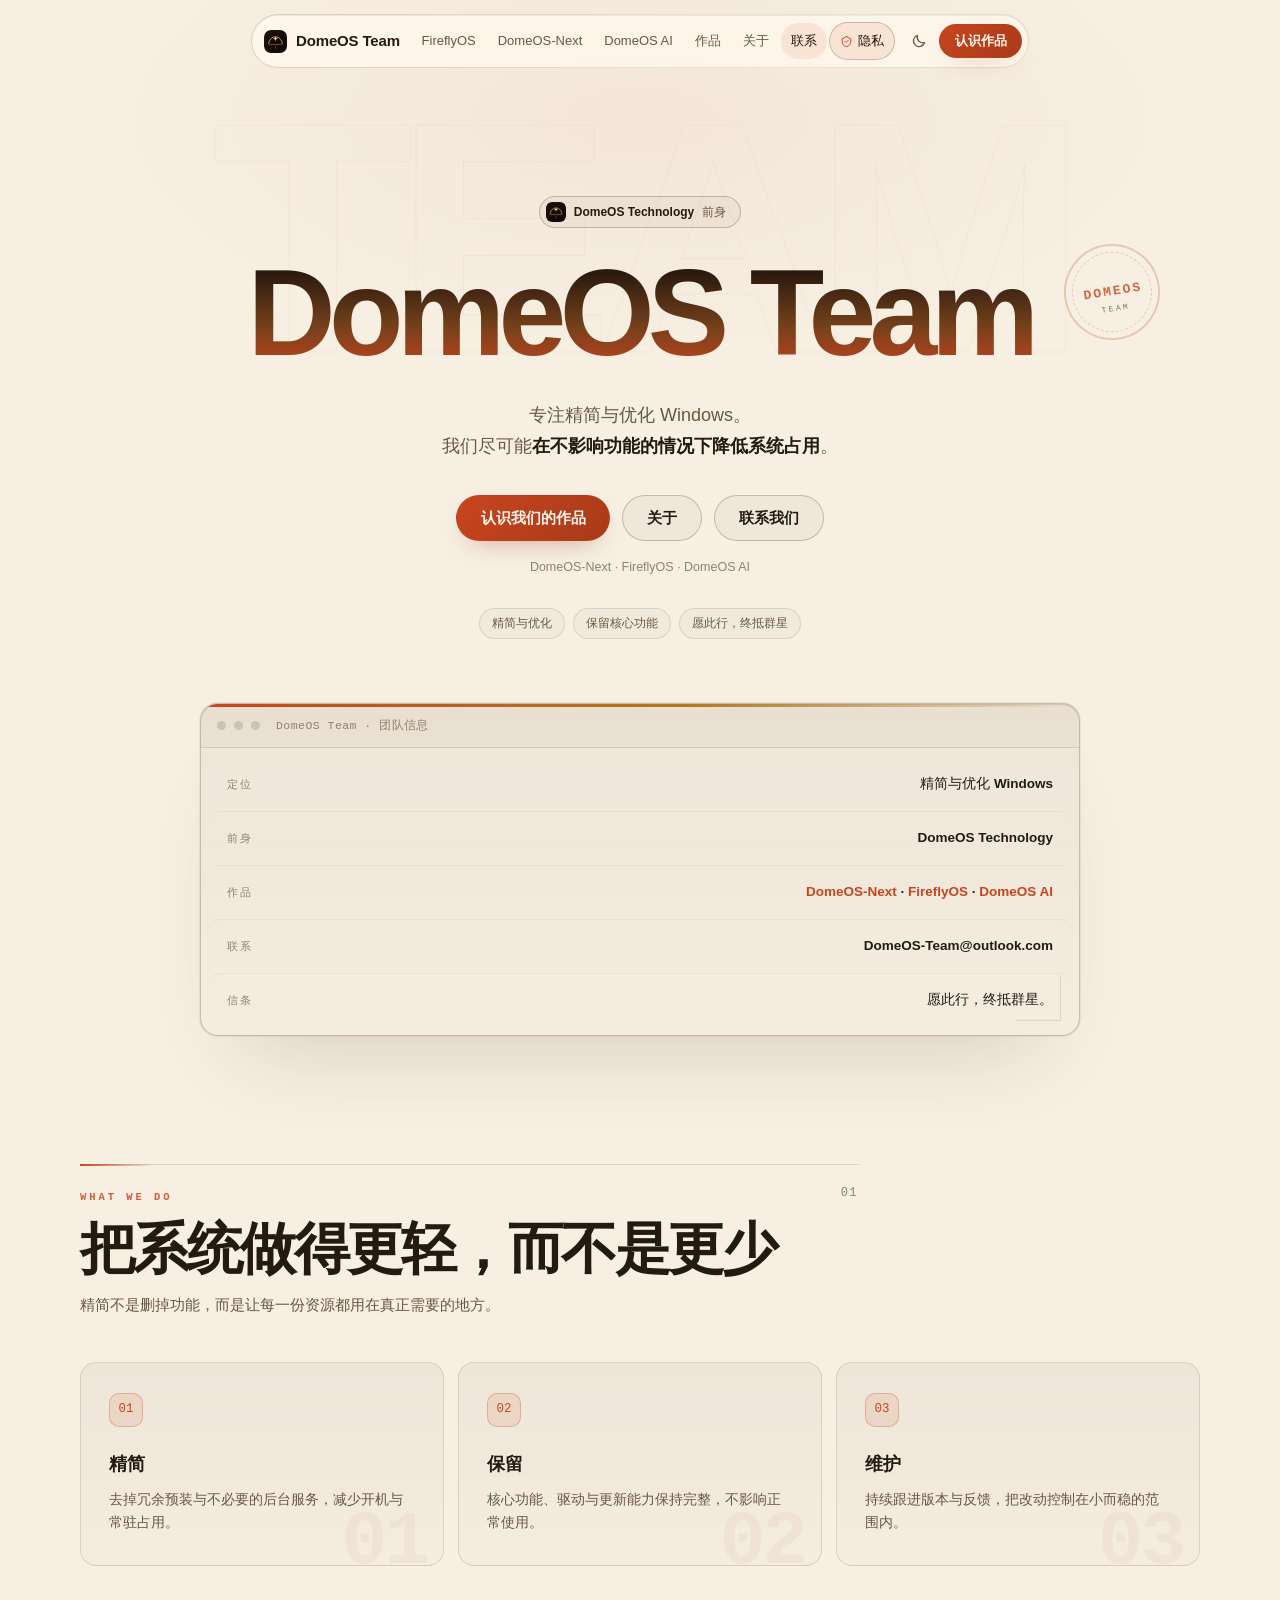
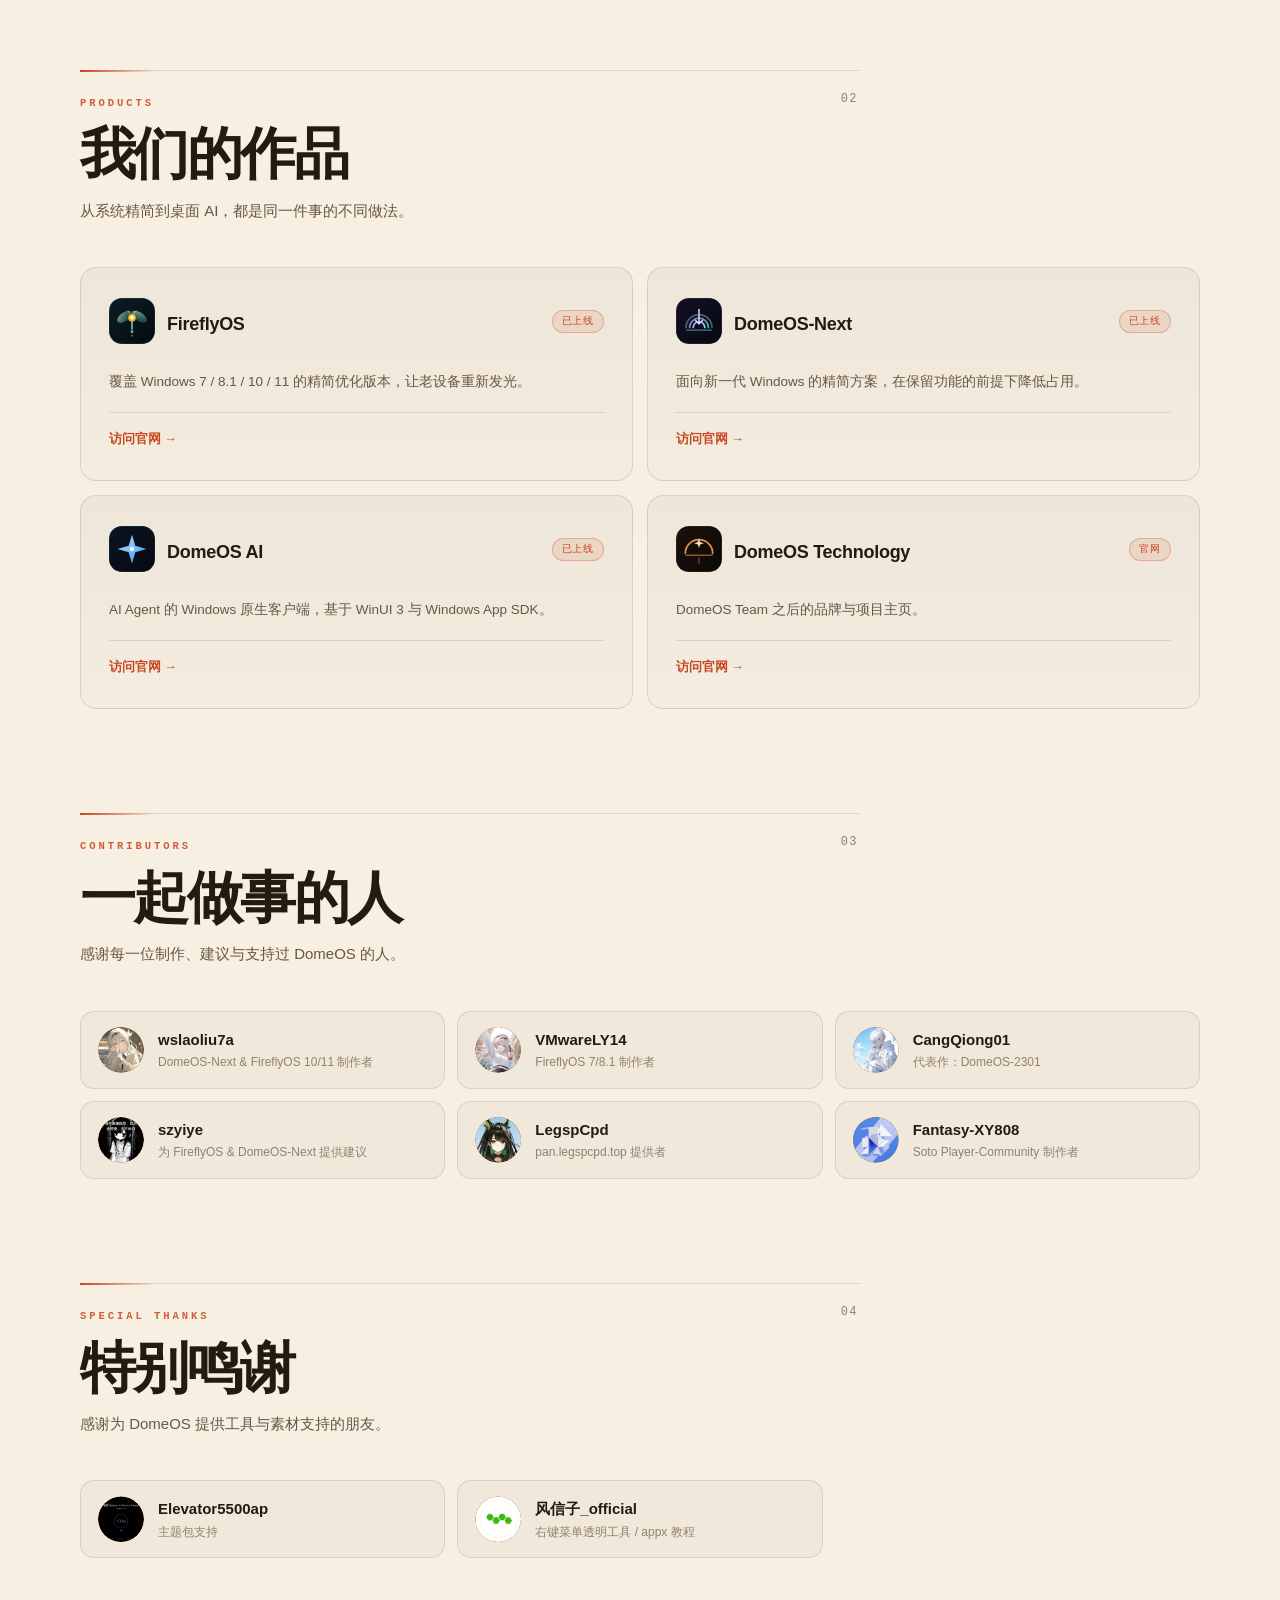
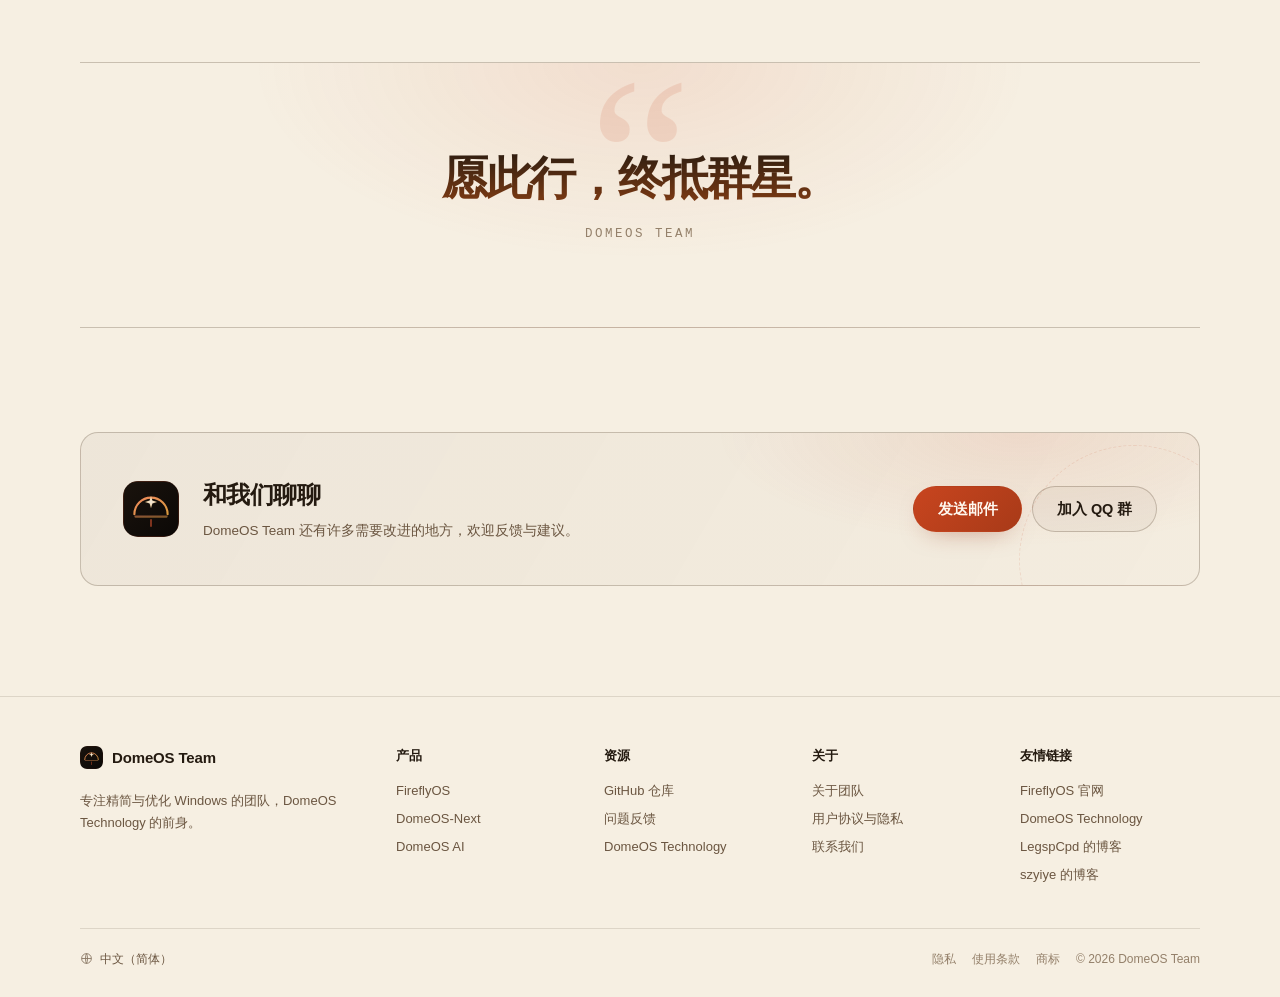
==== commit 4bd25e63: "feat: 新增关于页并接入团队站导航与页脚" ====
--- a/index.html
+++ b/index.html
@@ -25,7 +25,7 @@
 <style>html{background:#0e0b08}html[data-color-mode="light"]{background:#f6efe2}</style>
 <link rel="stylesheet" href="assets/style.css?v=11" />
 <link rel="stylesheet" href="assets/theme.css?v=11" />
-<link rel="stylesheet" href="assets/evolve.css?v=1" />
+<link rel="stylesheet" href="assets/evolve.css?v=2" />
 </head>
 <body>
 
@@ -211,30 +211,30 @@
       </div>
 
       <div class="members">
-        <div class="member reveal">
+        <a class="member reveal" href="https://space.bilibili.com/1834614293" target="_blank" rel="noopener">
           <span class="avatar"><img src="assets/people/wslaoliu7a.jpg" alt="" /></span>
-          <div><b><a href="https://space.bilibili.com/1834614293" target="_blank" rel="noopener">wslaoliu7a</a></b><span>DomeOS-Next &amp; FireflyOS 10/11 制作者</span></div>
-        </div>
-        <div class="member reveal">
+          <div><b>wslaoliu7a</b><span>DomeOS-Next &amp; FireflyOS 10/11 制作者</span></div>
+        </a>
+        <a class="member reveal" href="https://space.bilibili.com/1227511340" target="_blank" rel="noopener">
           <span class="avatar"><img src="assets/people/vmwarely14.jpg" alt="" /></span>
-          <div><b><a href="https://space.bilibili.com/1227511340" target="_blank" rel="noopener">VMwareLY14</a></b><span>FireflyOS 7/8.1 制作者</span></div>
-        </div>
-        <div class="member reveal">
+          <div><b>VMwareLY14</b><span>FireflyOS 7/8.1 制作者</span></div>
+        </a>
+        <a class="member reveal" href="https://space.bilibili.com/1995157657" target="_blank" rel="noopener">
           <span class="avatar"><img src="assets/people/cangqiong01.jpg" alt="" /></span>
-          <div><b><a href="https://space.bilibili.com/1995157657" target="_blank" rel="noopener">CangQiong01</a></b><span>代表作：DomeOS-2301</span></div>
-        </div>
-        <div class="member reveal">
+          <div><b>CangQiong01</b><span>代表作：DomeOS-2301</span></div>
+        </a>
+        <a class="member reveal" href="https://space.bilibili.com/3493112219437191" target="_blank" rel="noopener">
           <span class="avatar"><img src="assets/people/szyiye.jpg" alt="" /></span>
-          <div><b><a href="https://space.bilibili.com/3493112219437191" target="_blank" rel="noopener">szyiye</a></b><span>为 FireflyOS &amp; DomeOS-Next 提供建议</span></div>
-        </div>
-        <div class="member reveal">
+          <div><b>szyiye</b><span>为 FireflyOS &amp; DomeOS-Next 提供建议</span></div>
+        </a>
+        <a class="member reveal" href="https://space.bilibili.com/1614911881" target="_blank" rel="noopener">
           <span class="avatar"><img src="assets/people/legspcpd.jpg" alt="" /></span>
-          <div><b><a href="https://space.bilibili.com/1614911881" target="_blank" rel="noopener">LegspCpd</a></b><span>pan.legspcpd.top 提供者</span></div>
-        </div>
-        <div class="member reveal">
+          <div><b>LegspCpd</b><span>pan.legspcpd.top 提供者</span></div>
+        </a>
+        <a class="member reveal" href="https://github.com/Fantasy-XY808" target="_blank" rel="noopener">
           <span class="avatar"><img src="assets/people/fantasy-xy808.jpg" alt="" /></span>
-          <div><b><a href="https://github.com/Fantasy-XY808" target="_blank" rel="noopener">Fantasy-XY808</a></b><span>Soto Player-Community 制作者</span></div>
-        </div>
+          <div><b>Fantasy-XY808</b><span>Soto Player-Community 制作者</span></div>
+        </a>
       </div>
     </div>
   </section>
@@ -309,7 +309,7 @@
     </div>
     <div class="footer-col">
       <h4>关于</h4>
-      <a href="#about">关于团队</a>
+      <a href="about.html">关于团队</a>
       <a href="legal.html">用户协议与隐私</a>
       <a href="mailto:DomeOS-Team@outlook.com">联系我们</a>
     </div>
@@ -329,7 +329,7 @@
     <div class="footer-legal">
       <a href="legal.html">隐私</a>
       <a href="legal.html">使用条款</a>
-      <a href="https://liu7pro.github.io/about.html">商标</a>
+      <a href="about.html">商标</a>
       <a href="index.html">© <span id="year">2026</span> DomeOS Team</a>
     </div>
   </div>
--- a/assets/evolve.css
+++ b/assets/evolve.css
@@ -362,10 +362,87 @@
 .cta-panel img { width: 56px; height: 56px; }
 .cta-text h2 { font-size: 24px; letter-spacing: -.025em; }
 
+/* ---------- 关于页 ---------- */
+.about-body { padding: 56px 0 0; }
+.about-hero h1 { font-size: clamp(40px, 6vw, 68px); }
+.about-intro { padding: 32px; }
+.about-intro p {
+  color: var(--muted);
+  font-size: 15px;
+  line-height: 1.95;
+}
+.about-meta {
+  display: flex;
+  flex-wrap: wrap;
+  gap: 8px;
+  margin-top: 20px;
+}
+.about-meta span {
+  padding: 4px 11px;
+  border: 1px solid var(--border);
+  border-radius: 999px;
+  font-family: var(--ev-mono);
+  font-size: 10.5px;
+  color: var(--faint);
+}
+.about-body .section-head { margin: 64px 0 28px; }
+.link-grid {
+  display: grid;
+  grid-template-columns: repeat(2, minmax(0, 1fr));
+  gap: 12px;
+}
+.link-grid a {
+  display: flex;
+  align-items: center;
+  justify-content: space-between;
+  gap: 14px;
+  padding: 16px 18px;
+  border: 1px solid var(--border);
+  border-radius: 14px;
+  background: rgba(var(--ink-rgb), 0.026);
+  font-size: 14px;
+  transition: border-color .25s, background .25s, transform .25s var(--ease);
+}
+.link-grid a::after {
+  content: "↗";
+  color: var(--accent);
+  font-family: var(--ev-mono);
+  font-size: 12px;
+}
+.link-grid a:hover {
+  border-color: var(--accent-line);
+  background: rgba(var(--ink-rgb), 0.05);
+  transform: translateY(-2px);
+}
+.about-body .quote { margin-top: 64px; }
+.about-contact-block { margin-top: 36px; }
+.about-contact {
+  margin-top: 12px;
+  color: var(--muted);
+  font-size: 14px;
+  line-height: 1.9;
+}
+.about-contact a {
+  color: var(--accent);
+  text-decoration: underline;
+  text-underline-offset: 3px;
+}
+.about-join { margin-top: 24px; }
+.about-legal { margin-top: 14px; font-size: 13px; }
+.about-legal a { color: var(--faint); transition: color .2s; }
+.about-legal a:hover { color: var(--text); }
+
 /* ---------- 响应式 ---------- */
 @media (max-width: 900px) {
   .hero-seal { display: none; }
   .hero::after { opacity: .10; }
+}
+@media (max-width: 760px) {
+  .nav-actions .btn-sm { display: none; }
+}
+@media (max-width: 760px) {
+  .link-grid { grid-template-columns: 1fr; }
+  .about-intro { padding: 24px; }
 }
 @media (max-width: 560px) {
   .hero::after { display: none; }
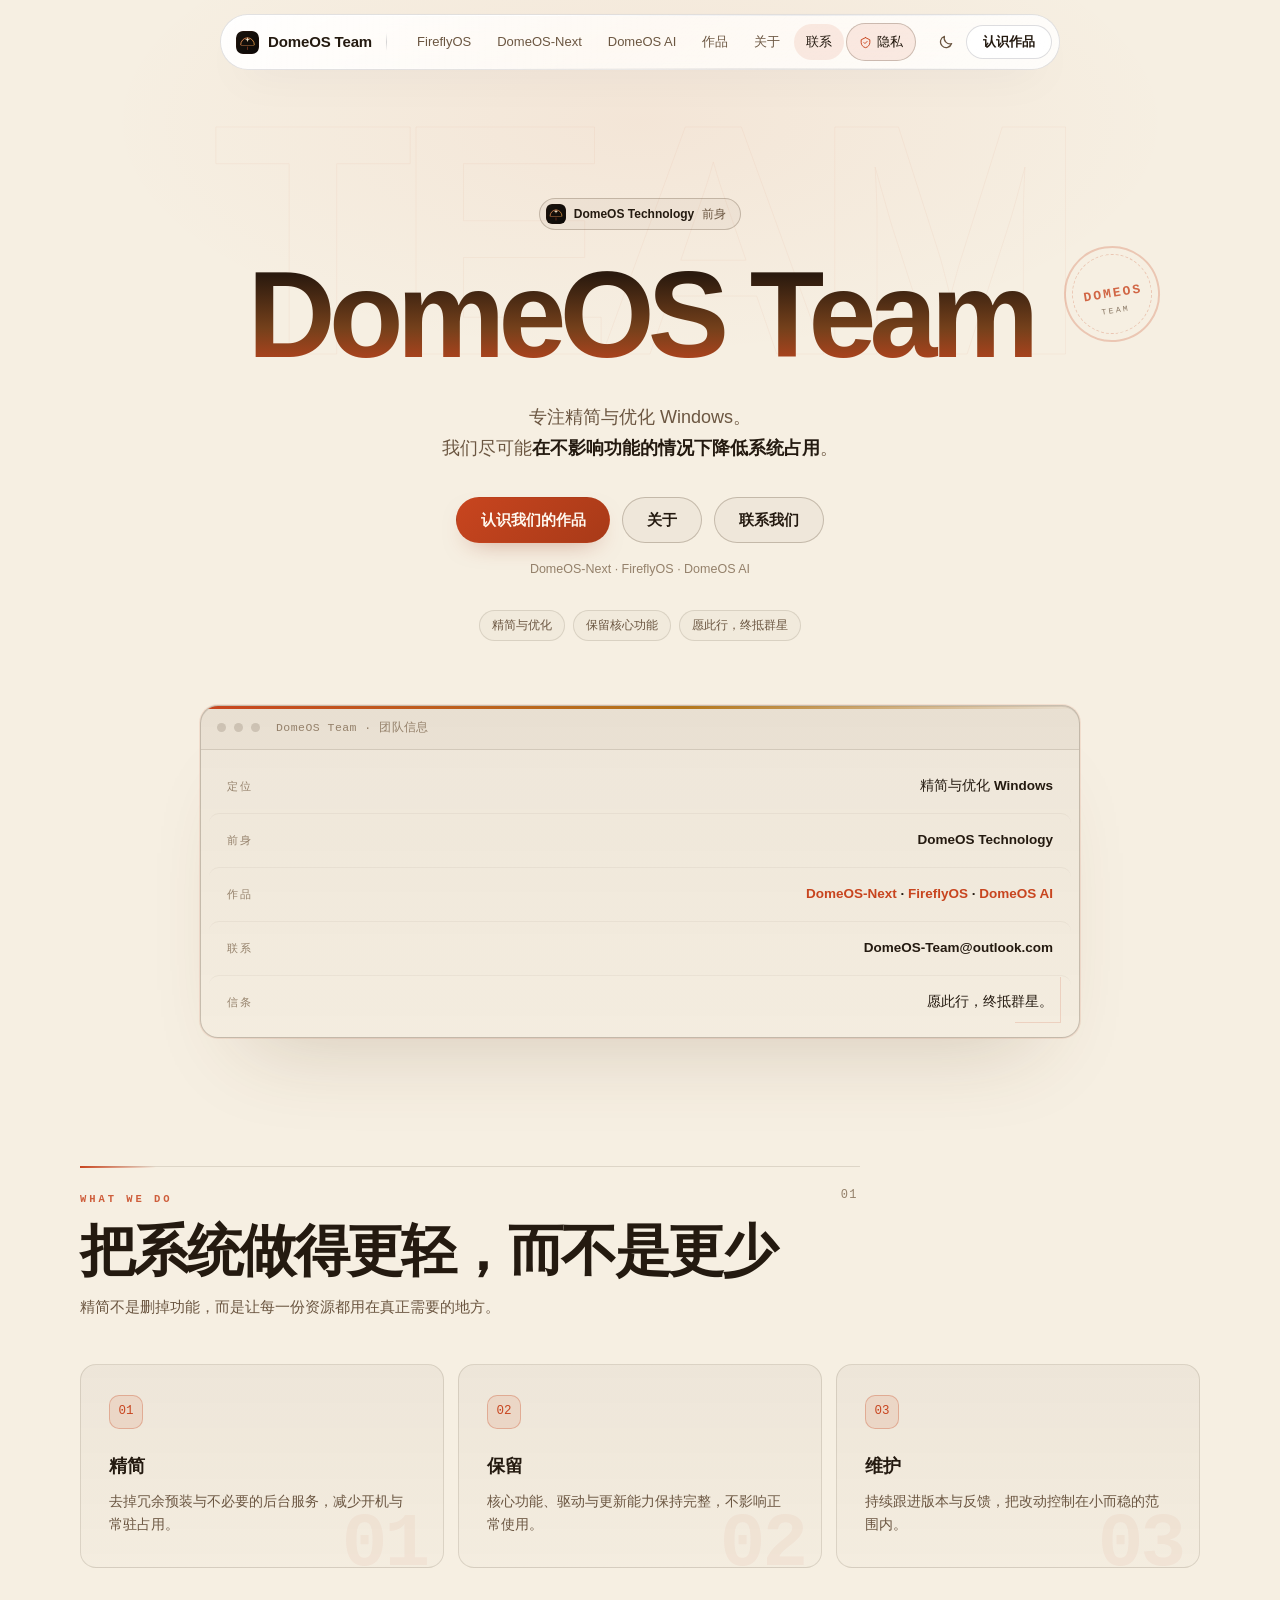
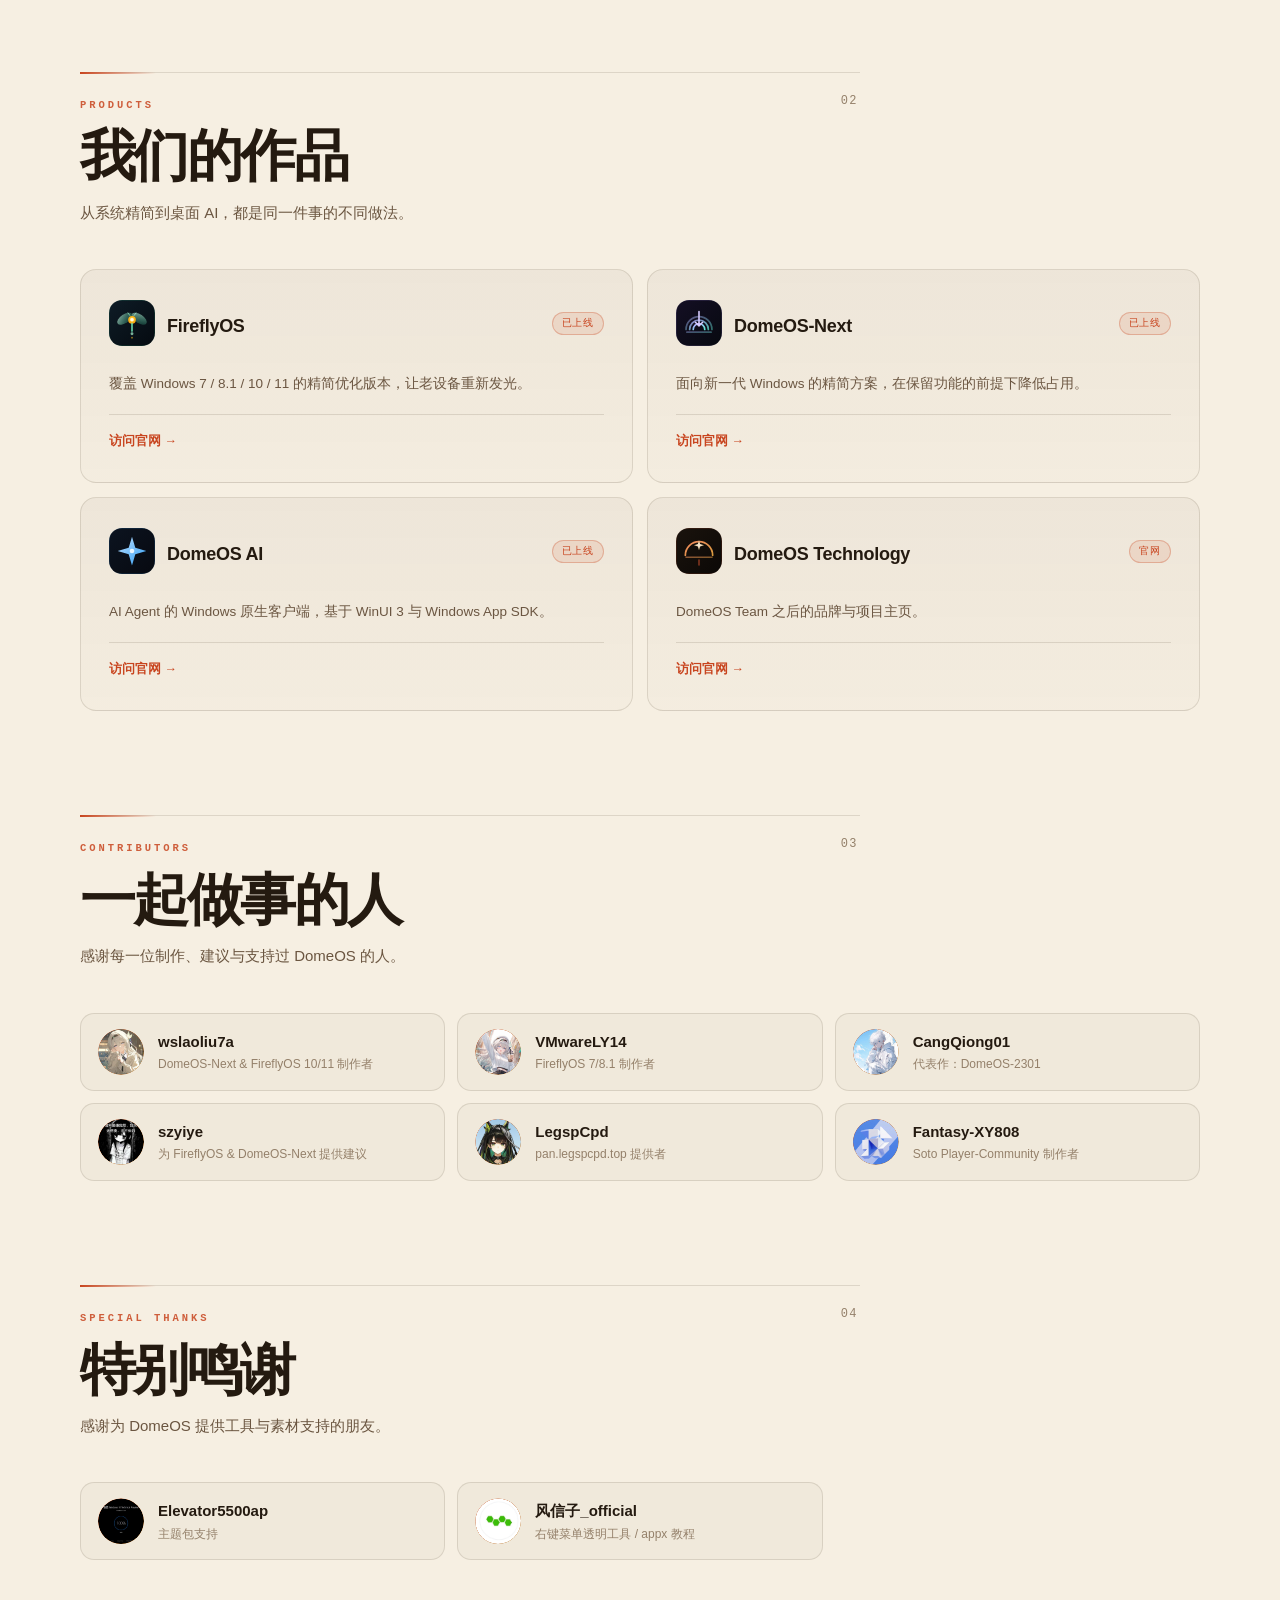
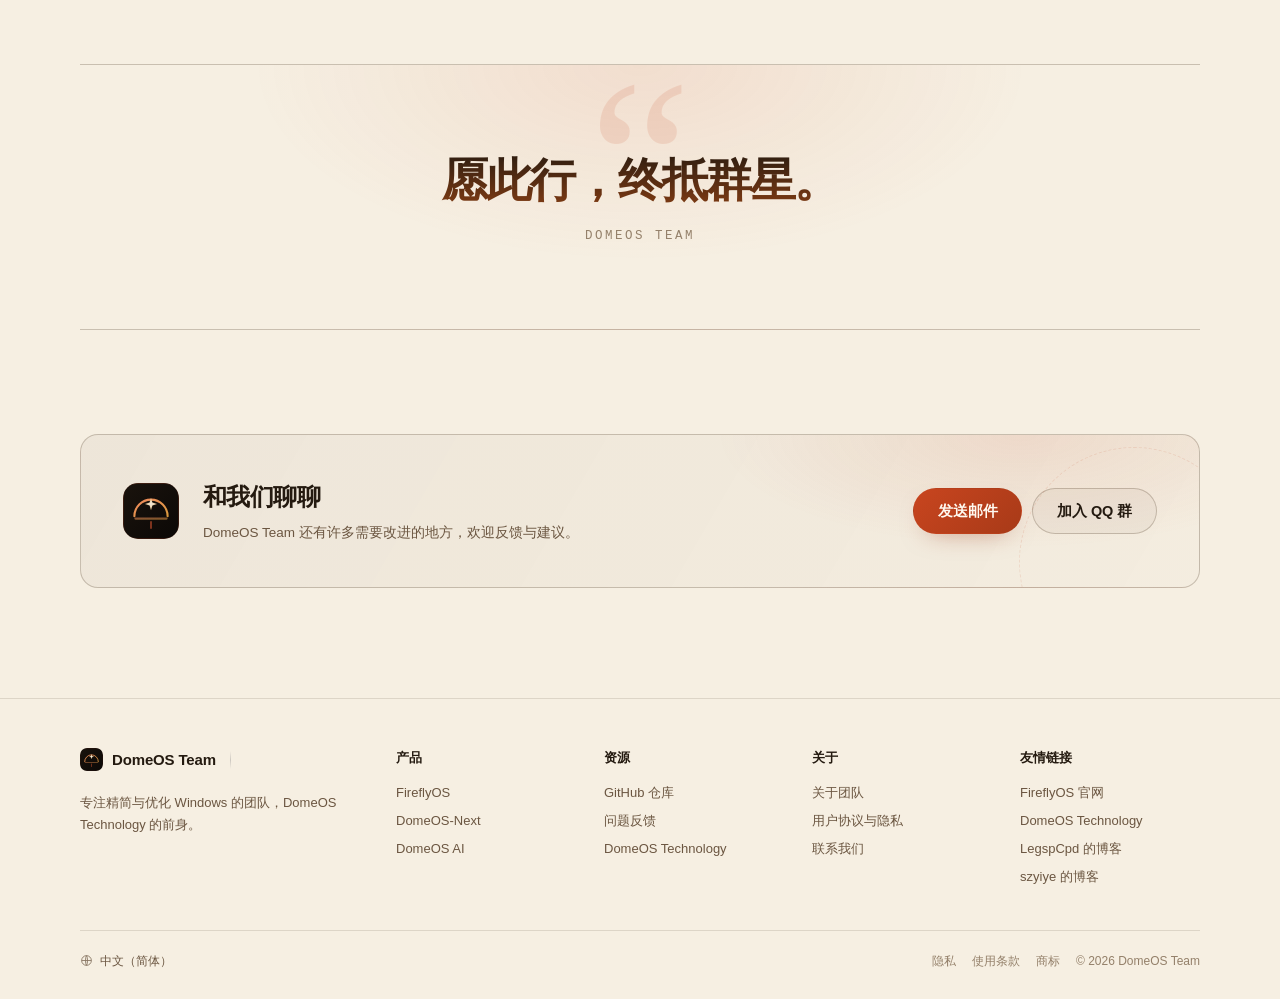
==== commit 75fdf298: "feat: 顶栏改为 DomeOS AI 同款液态玻璃，入场改为淡出幕布" ====
--- a/index.html
+++ b/index.html
@@ -25,18 +25,11 @@
 <style>html{background:#0e0b08}html[data-color-mode="light"]{background:#f6efe2}</style>
 <link rel="stylesheet" href="assets/style.css?v=11" />
 <link rel="stylesheet" href="assets/theme.css?v=11" />
-<link rel="stylesheet" href="assets/evolve.css?v=2" />
+<link rel="stylesheet" href="assets/evolve.css?v=3" />
 </head>
 <body>
 
-<noscript><style>.enter{display:none!important}</style></noscript>
-<div class="enter" id="enter" aria-hidden="true">
-  <div class="enter-inner">
-    <img class="enter-logo" src="assets/logo.svg" alt="" />
-    <span class="enter-word">DomeOS Team</span>
-    <span class="enter-line"><i></i></span>
-  </div>
-</div>
+<div class="page-curtain" aria-hidden="true"></div>
 
 <div class="bg-scene" aria-hidden="true">
   <span class="orb o1"></span>
@@ -335,6 +328,6 @@
   </div>
 </footer>
 
-<script src="assets/main.js?v=11"></script>
+<script src="assets/main.js?v=12"></script>
 </body>
 </html>
--- a/assets/evolve.css
+++ b/assets/evolve.css
@@ -8,92 +8,117 @@
   --ev-mono: "Cascadia Code", "SFMono-Regular", Consolas, monospace;
 }
 
-/* ---------- 统一入场动画 ---------- */
-html.enter-lock,
-html.enter-lock body { overflow: hidden; }
-
-.enter {
+/* ---------- 统一入场：DomeOS AI 同款淡出幕布 ---------- */
+.page-curtain {
   position: fixed;
   inset: 0;
   z-index: 10000;
-  display: grid;
-  place-items: center;
-  background:
-    radial-gradient(ellipse 42% 50% at 50% 46%, rgba(226, 90, 51, .10), transparent 70%),
-    var(--bg);
-  border-radius: 0 0 42px 42px;
-  transition: transform .82s cubic-bezier(.76, 0, .24, 1);
-  will-change: transform;
-}
-.enter-inner {
-  display: flex;
-  flex-direction: column;
-  align-items: center;
-  gap: 18px;
-  animation: enterIn .8s var(--ev-ease) both;
-}
-.enter-logo {
-  width: 54px;
-  height: 54px;
-  padding: 9px;
-  box-sizing: content-box;
-  border-radius: 18px;
-  border: 1px solid var(--border-strong);
-  background: var(--surface-2);
-  box-shadow: 0 0 64px var(--accent-soft);
-  filter: brightness(1.3);
-}
-.enter-word {
-  font-family: var(--ev-mono);
-  font-size: 11px;
-  font-weight: 600;
-  letter-spacing: .46em;
-  text-indent: .46em;
-  text-transform: uppercase;
-  color: var(--text);
-  opacity: .8;
-}
-.enter-line {
-  width: 148px;
-  height: 2px;
-  border-radius: 2px;
-  overflow: hidden;
-  background: rgba(var(--ink-rgb), 0.12);
-}
-.enter-line i {
-  display: block;
-  width: 100%;
-  height: 100%;
-  background: linear-gradient(90deg, var(--accent), var(--accent-2));
-  transform-origin: 0 50%;
-  animation: enterLoad 1s cubic-bezier(.65, 0, .35, 1) .12s both;
-}
-html.enter-done .enter { transform: translateY(-101%); }
-
-@keyframes enterIn {
-  from { opacity: 0; transform: translateY(16px) scale(.98); }
-  to { opacity: 1; transform: none; }
-}
-@keyframes enterLoad {
-  from { transform: scaleX(0); }
-  to { transform: scaleX(1); }
-}
-
-@keyframes heroRise {
-  from { opacity: 0; transform: translateY(20px); }
-  to { opacity: 1; transform: none; }
-}
-@keyframes heroVisual {
-  from { opacity: 0; transform: translateY(18px) scale(.965); }
-  to { opacity: 1; transform: none; }
-}
-html.enter-done .hero .hero-badge { animation: heroRise .8s var(--ev-ease) .12s backwards; }
-html.enter-done .hero h1 { animation: heroRise .95s var(--ev-ease) .2s backwards; }
-html.enter-done .hero .lead { animation: heroRise .9s var(--ev-ease) .3s backwards; }
-html.enter-done .hero .hero-actions { animation: heroRise .9s var(--ev-ease) .38s backwards; }
-html.enter-done .hero .hero-note { animation: heroRise .8s var(--ev-ease) .46s backwards; }
-html.enter-done .hero-chips { animation: heroRise .8s var(--ev-ease) .52s backwards; }
-html.enter-done .showcase { animation: heroVisual 1.15s var(--ev-ease) .28s backwards; }
+  background: var(--bg);
+  pointer-events: none;
+  animation: curtain-out .7s cubic-bezier(.22, 1, .36, 1) .25s forwards;
+}
+@keyframes curtain-out {
+  to { opacity: 0; visibility: hidden; }
+}
+
+/* ---------- 顶栏：DomeOS AI 同款液态玻璃胶囊 ---------- */
+.nav-inner {
+  height: 56px;
+  padding: 5px 7px 5px 15px;
+  gap: 12px;
+  border-radius: 999px;
+  border-color: rgba(255, 255, 255, .16);
+  background-color: rgba(16, 18, 26, .55);
+  background-image: linear-gradient(145deg, rgba(255, 255, 255, .16), rgba(255, 255, 255, .02) 44%, rgba(255, 255, 255, .08));
+  -webkit-backdrop-filter: blur(26px) saturate(180%);
+  backdrop-filter: blur(26px) saturate(180%);
+  box-shadow: 0 18px 44px -22px rgba(0, 0, 0, .9),
+    inset 0 1px 0 rgba(255, 255, 255, .34),
+    inset 0 -1px 0 rgba(0, 0, 0, .26);
+}
+.nav-inner::before {
+  content: "";
+  position: absolute;
+  inset: 0;
+  z-index: 2;
+  border-radius: inherit;
+  padding: 1px;
+  background: linear-gradient(135deg, rgba(255, 255, 255, .55), rgba(255, 255, 255, .04) 34%, rgba(255, 255, 255, .26) 64%, rgba(255, 255, 255, .04));
+  -webkit-mask: linear-gradient(#000 0 0) content-box, linear-gradient(#000 0 0);
+  -webkit-mask-composite: xor;
+  mask: linear-gradient(#000 0 0) content-box, linear-gradient(#000 0 0);
+  mask-composite: exclude;
+  pointer-events: none;
+  transition: none;
+}
+.nav-inner::after {
+  content: "";
+  position: absolute;
+  left: 18%;
+  right: 18%;
+  bottom: -1px;
+  height: 1px;
+  border-radius: 999px;
+  background: linear-gradient(90deg, transparent, rgba(255, 255, 255, .35), transparent);
+  pointer-events: none;
+}
+.brand::after {
+  content: "";
+  width: 1px;
+  height: 18px;
+  margin-left: 5px;
+  background: linear-gradient(180deg, transparent, rgba(255, 255, 255, .22), transparent);
+}
+.nav-links a {
+  padding: 7px 12px;
+  font-size: 13px;
+}
+.nav-links a:hover { background: rgba(255, 255, 255, .08); }
+.nav-actions .btn-sm {
+  padding: 8px 16px;
+  border: 1px solid rgba(255, 255, 255, .2) !important;
+  background: rgba(255, 255, 255, .09) !important;
+  color: var(--text) !important;
+  box-shadow: inset 0 1px 0 rgba(255, 255, 255, .2);
+  -webkit-backdrop-filter: blur(10px);
+  backdrop-filter: blur(10px);
+}
+.nav-actions .btn-sm:hover {
+  background: rgba(255, 255, 255, .16) !important;
+  border-color: rgba(255, 255, 255, .3) !important;
+  filter: none !important;
+  transform: translateY(-1px);
+}
+.site-header.scrolled .nav-inner {
+  background-color: rgba(10, 12, 18, .82);
+  background-image: linear-gradient(145deg, rgba(255, 255, 255, .12), rgba(255, 255, 255, .015) 44%, rgba(255, 255, 255, .06));
+  box-shadow: 0 18px 40px -20px rgba(0, 0, 0, .9),
+    inset 0 1px 0 rgba(255, 255, 255, .28),
+    inset 0 -1px 0 rgba(0, 0, 0, .26);
+}
+html[data-color-mode="light"] .nav-inner {
+  background-color: rgba(255, 255, 255, .62);
+  background-image: linear-gradient(145deg, rgba(255, 255, 255, .9), rgba(255, 255, 255, .3) 48%, rgba(255, 255, 255, .6));
+  border-color: rgba(16, 20, 38, .12);
+  box-shadow: 0 18px 44px -26px rgba(22, 28, 62, .35),
+    inset 0 1px 0 rgba(255, 255, 255, .95);
+}
+html[data-color-mode="light"] .nav-inner::before {
+  background: linear-gradient(135deg, rgba(255, 255, 255, .98), rgba(255, 255, 255, .3) 36%, rgba(16, 20, 38, .14) 66%, rgba(255, 255, 255, .8));
+}
+html[data-color-mode="light"] .brand::after {
+  background: linear-gradient(180deg, transparent, rgba(16, 20, 38, .18), transparent);
+}
+html[data-color-mode="light"] .nav-links a:hover { background: rgba(16, 20, 38, .06); }
+html[data-color-mode="light"] .nav-actions .btn-sm {
+  border-color: rgba(16, 20, 38, .14) !important;
+  background: rgba(255, 255, 255, .75) !important;
+  color: var(--text) !important;
+  box-shadow: inset 0 1px 0 rgba(255, 255, 255, .9);
+}
+html[data-color-mode="light"] .site-header.scrolled .nav-inner {
+  background-color: rgba(255, 255, 255, .86);
+}
 
 /* ---------- 首屏 ---------- */
 .hero {
@@ -449,10 +474,20 @@
   .hero h1 { font-size: 46px; }
 }
 
+/* ---------- 响应式 ---------- */
+@media (max-width: 760px) {
+  .brand::after { display: none; }
+  .nav-inner {
+    height: 50px;
+    padding: 4px 6px 4px 12px;
+    gap: 8px;
+    -webkit-backdrop-filter: none;
+    backdrop-filter: none;
+  }
+  .nav-inner::after { display: none; }
+}
+
 /* ---------- 降级 ---------- */
 @media (prefers-reduced-motion: reduce) {
-  .enter { display: none; }
-  html.enter-lock, html.enter-lock body { overflow: auto; }
-  .enter-line i { animation: none !important; }
-  html.enter-done .hero * { animation: none !important; }
-}
+  .page-curtain { display: none; }
+}
